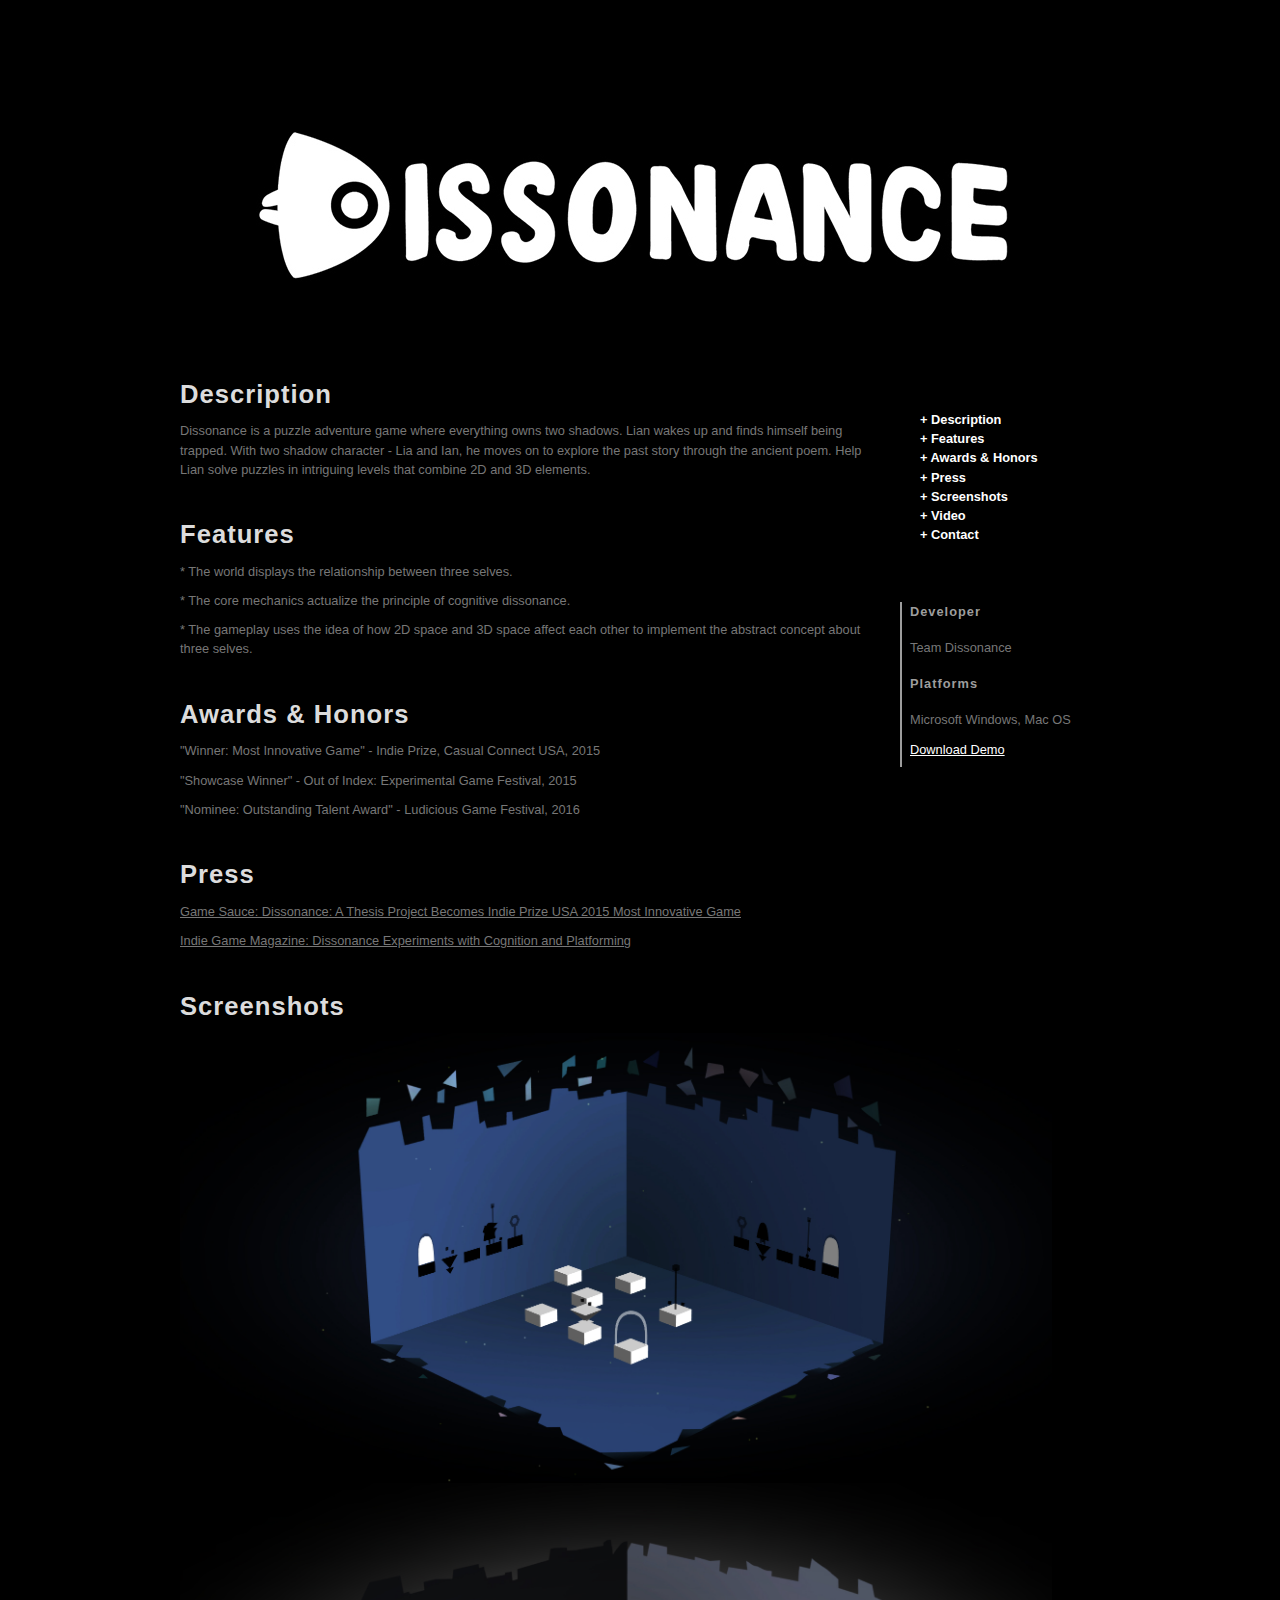
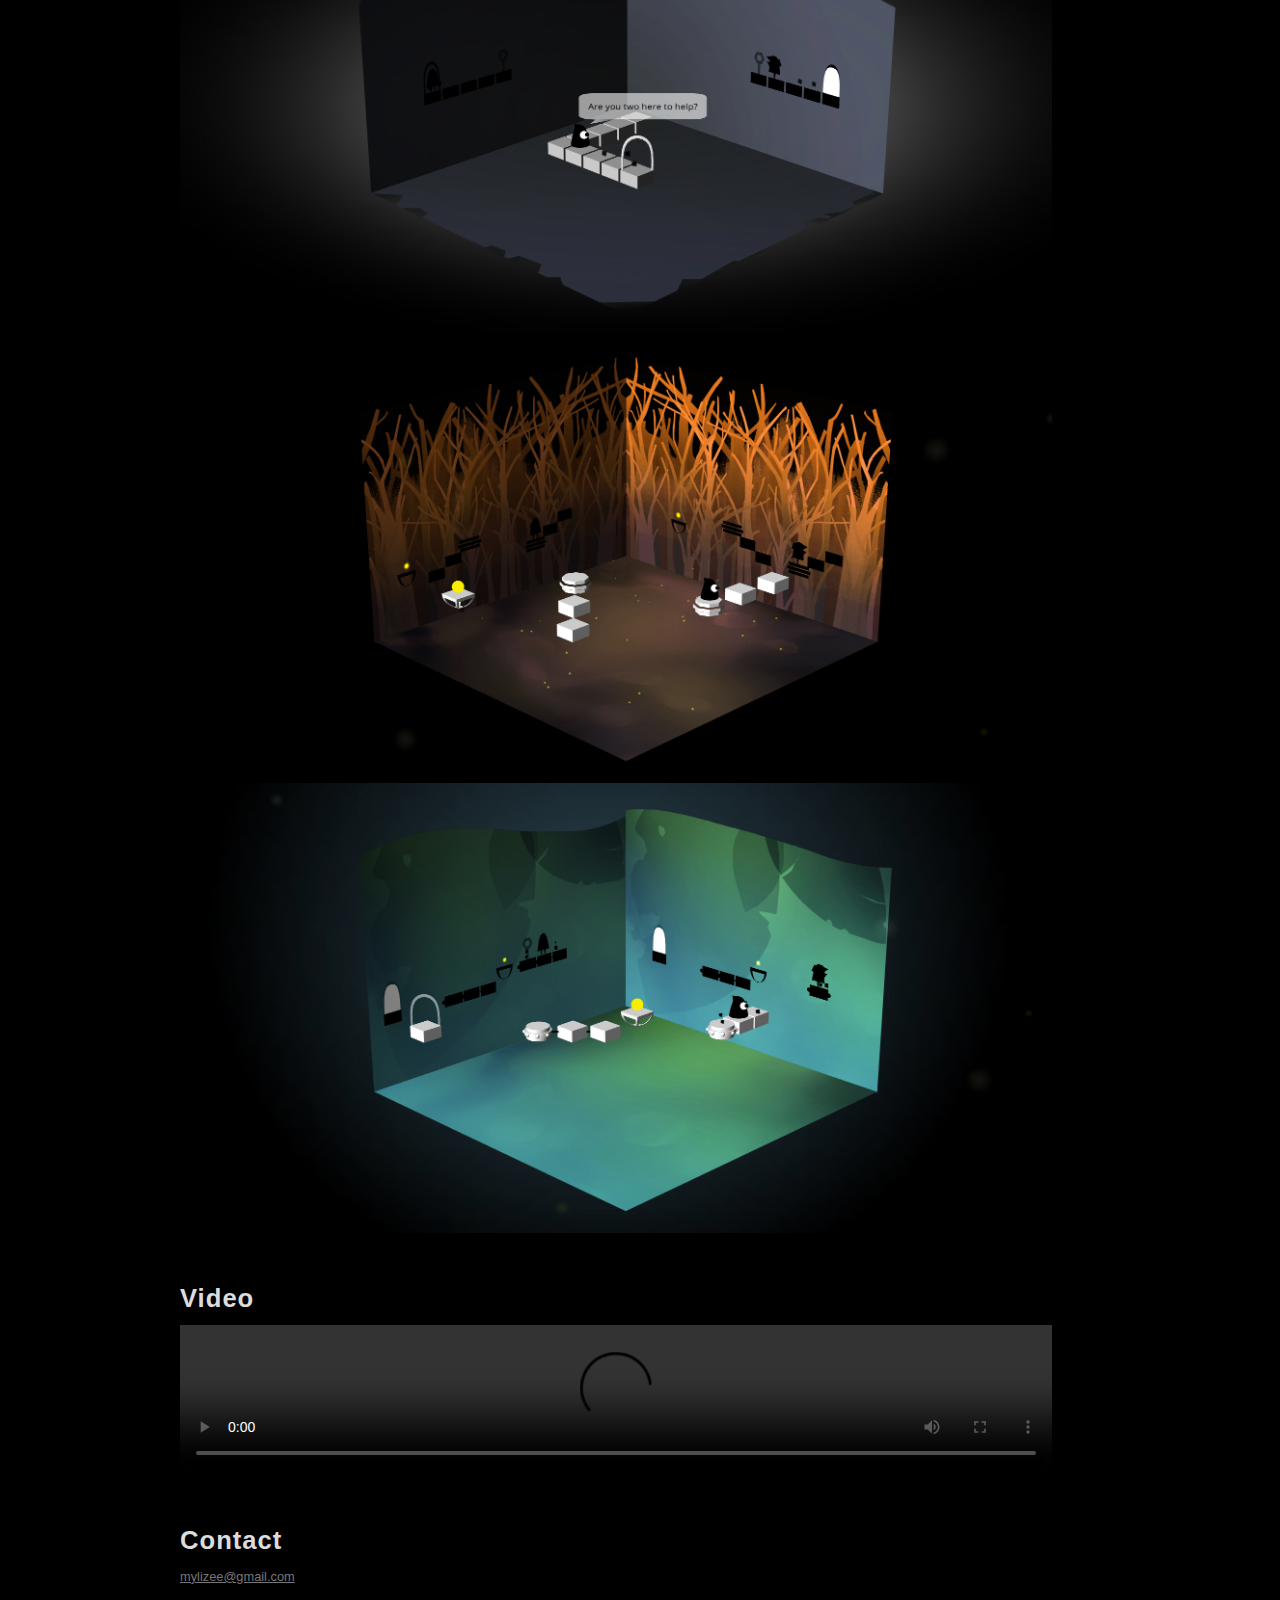
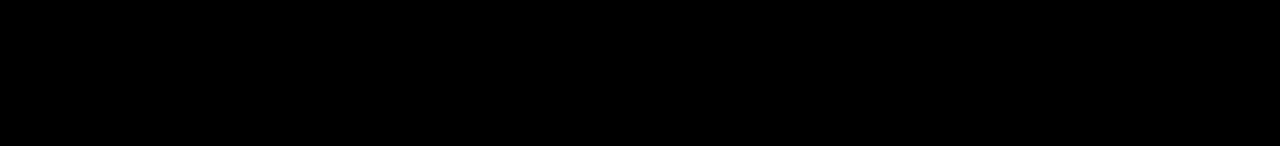
==== index.html @ 6374d033 "Nominee" ====
<!DOCTYPE html PUBLIC "-//W3C//DTD XHTML 1.0 Transitional//EN"
"http://www.w3.org/TR/xhtml1/DTD/xhtml1-transitional.dtd">
<html xmlns="http://www.w3.org/1999/xhtml" lang="en" xml:lang="en">
<head>

<meta http-equiv="Content-Type" content="text/html; charset=iso-8859-1" />

<title>Dissonance</title>

<link rel="stylesheet" type="text/css" href="pressKitStyle.css" />

<!--[if IE]>
<style type="text/css">
.clear {zoom: 1;}
</style>
<![endif]-->

</head>
<body>
<div id="maincontainer">
<div id="header">
<div id="menuTop">
</div>
</div>
<div id="contentwrapper">
<div id="contentcolumn">
<h1 id = "description">Description</h1>
<p>Dissonance is a puzzle adventure game where everything owns two shadows. Lian wakes up and finds himself being trapped. With two shadow character - Lia and Ian, he moves on to explore the past story through the ancient poem. Help Lian solve puzzles in intriguing levels that combine 2D and 3D elements.
</p>
<br/>
<h1 id = "features">Features</h1>
<p> * The world displays the relationship between three selves.</p> 
<p> * The core mechanics actualize the principle of cognitive dissonance.</p>
<p> * The gameplay uses the idea of how 2D space and 3D space affect each other to implement the abstract concept about three selves. </p>
<br/>
<h1 id = "honors">Awards &#38; Honors</h1>
<p>"Winner: Most Innovative Game" - Indie Prize, Casual Connect USA, 2015</p>
<p>"Showcase Winner" - Out of Index: Experimental Game Festival, 2015</p>
<p>"Nominee: Outstanding Talent Award" - Ludicious Game Festival, 2016</p>
<!--<p>"Finalist" - Ludicious: Zurich Game Festival, 2016</p>-->
<br/>
<h1 id = "history">Press</h1>
<p><a href = "http://gamesauce.org/news/2015/09/25/dissonance-a-thesis-project-becomes-indie-prize-usa-2015-most-innovative-game/">Game Sauce: Dissonance: A Thesis Project Becomes Indie Prize USA 2015 Most Innovative Game</a></p>
<p><a href = "http://indiegamemag.com/dissonance-experiments-with-cognition-and-platforming/">Indie Game Magazine: Dissonance Experiments with Cognition and Platforming</a></p>
<br/>
<h1 id = "screenshots">Screenshots</h1>
<img src="pkdata/screenshot1.jpg" width="872" height="450" alt="Image" />
<img src="pkdata/screenshot2.jpg" width="872" height="450" alt="Image" />
<img src="pkdata/screenshot3.jpg" width="872" height="450" alt="Image" />
<img src="pkdata/screenshot4.jpg" width="872" height="450" alt="Image" />
<br/>
<br/>
<br/>
<h1 id = "videos">Video</h1>
<video width="872" controls>
  <source src="pkdata/video1.mp4" type="video/mp4">
  Your browser does not support HTML5 video.
</video>
<br/>
<br/>
<br/>



<h1 id = "contact">Contact</h1>
<p><a href="mailto:mylizee@gmail.com">mylizee@gmail.com</a></p>


</div>
</div>

<div id="rightcolumn">
<div id="menuRight">
<h4>&nbsp;</h4>
<ul>
<li><a href="#description"><strong>+ Description</strong></a></li>
<li><a href="#features"><strong>+ Features</strong></a></li>
<li><a href="#honors"><strong>+ Awards &#38; Honors</strong></a></li>
<li><a href="#history"><strong>+ Press</strong></a></li>
<li><a href="#screenshots"><strong>+ Screenshots</strong></a></li>
<li><a href="#videos"><strong>+ Video</strong></a></li>
<li><a href="#contact"><strong>+ Contact</strong></a></li>
</ul>
</div>

<div class="sidebarBox">
<h4>Developer</h4>
<p>Team Dissonance</p>
<h4>Platforms</h4>
<p>Microsoft Windows, Mac OS</p>
<a href="https://www.dropbox.com/sh/aq1ts9h6u1nq3k6/AABTs-aiS2QP7UVpUgzcvJRZa?dl=0">Download Demo</a>
</div>

</div>

<div id="push"></div>

</div>

<div id="footer">

&copy; 2015 Copyright Zi Li

</div>

</body>
</html>
---- pressKitStyle.css ----
body {
	font: normal 100.1%/1.2em Tahoma, Geneva, sans-serif;
	margin:0;
	padding:0;
	background-color:#000;
}

* {
	outline: none;
}

html, body {
	height: 100%;
}


#maincontainer {
	font-size: 80%;
	min-height: 100%;
	height: auto !important;
	height: 100%;
	margin: 0 auto -20px;
	margin-bottom: 1pt;
	width: 960px;
}

#header {
	background: url(pkdata/header.jpg) no-repeat 0% 0%;
	height: 230px;
	margin-bottom: 5px;
}

#contentwrapper {
	float: left;
	width: 100%;
}

#contentcolumn {
	margin: 20px 240px 20px 20px;
}

#rightcolumn {
	float: left;
	width: 220px; /*Width of right column*/
	margin-left: -220px;
}

#footer, #push {
	height: 20px;
}

#footer {
	
	clear: left;
	font-size: 80%;
	font-family: Arial, Helvetica, sans-serif;
	padding: 110px 0 10px 0;
	text-align: center;
	margin: 0 auto;
	width: 960px;
}

/* MENU TOP */

/*#menuTop ul
{
	padding: 0;
	margin: 140px 0 0 5px;
	float: left;
	width: 100%;
}

#menuTop ul li { display: inline; }

#menuTop ul li a
{
	outline: none;
	padding: 0 10px;
	color: #fff;
	text-decoration: none;
	float: left;
	font-weight: bold;
}

#menuTop ul li a:hover
{
	color: #c2cfe0;
}
*/

#menuTop {
	height: 40px;
	padding: 0;
margin: 130px 0 0 5px;
}

#menuTop ul
{
	display: inline;
	padding: 7px 0 0 4px;
	margin: 0;
	float: left;
	width: 100%;
}

#menuTop ul li { 
	color: #dcdcdc;
	float: left;
	list-style-type: none;
	margin: 0;	 
}

#menuTop ul li a
{
	position: relative;
	color: #fff;
	font-weight: bold;
	outline: none;
	padding: 4px 10px;
	text-decoration: none;
}

#menuTop ul li a:hover
{
	border: 1px solid #fff;
	color: #fff;
	padding: 2px 9px;
}

/* MENU RIGHT */

div#menuRight {
	
	margin-top: 0;
	padding-bottom: 40px;
	width: 200px;
}

#menuRight h4 {
	
	color: #fff;
	height: 25px;
	margin: 20px 0 0 0;
	padding: 0;
}

#menuRight ul {
	
	margin: 0;
	padding: 0;
}

#menuRight li {
	list-style-type: none;
	margin: 0 20px 0 20px;
}

#menuRight li a {
	text-decoration: none;
	color: #fff;
}

#menuRight li a:hover {
	color: #fff;
	text-decoration: underline;
}

/* SITE STYLES */

a, a:link, a:active, a:visited {
	color: #777;
	text-decoration: underline;
}

a:hover {
	text-decoration: none;
}

h1, h2, h3, h4 {
	color: #dcdcdc;
	letter-spacing: 1px;
}

img {
	border: 0;
}

p {
	margin: 10px 0;
	color: #777;
}



.divider {
	background: url(pkdata/divider.png);
	height: 1.5px;
}

.float-left { 
	float: left; 
}

.float-right { 
	float: right; 
}

p.float-left { 
	float: left;
	width: 48%;
	margin: 0 2% 20px 0;
}

p.float-right { 
	float: right; 
	width: 48%;
	margin: 0 0 20px 0;
}

img.float-left { 
	background: #9ab5d6 url(pkdata/img_border.gif) no-repeat 0% 0%;
	border-bottom: 7px solid #9ab5d6;
	float: left;
	margin: 4px 10px 0 0;
	padding: 0 0 3px 10px;
}

img.float-right { 
	background: #9ab5d6 url(pkdata/img_border.gif) no-repeat 0% 0%;
	border-bottom: 7px solid #9ab5d6;
	float: right; 
	margin: 4px 0 0 10px;
	padding: 0 0 3px 10px;
}

blockquote {
	background: url(pkdata/blockquote.png) no-repeat 0% 0%;
	margin: 10px 40px;
	font-size: 120%;
	font-style: italic;
	letter-spacing: 1px;
	padding: 0 0 0 60px;
}

.gallery { 
	white-space: nowrap; 
	height: 183px; 
	width: 700px; 
	overflow: auto; 
	margin: 20px auto;
	line-height: 1.2em;
}



.sidebarBox {
	border-left: 2px solid #9D9D9D;
	padding: 0 8px 8px 8px;
	margin: 10px 0;
	width: 180px;
}

.sidebarBox h4 {
	color: #9D9D9D;
}

.sidebarBox a {
	color: #fff;
}

.clear:after {
	content: ".";
	clear: both;
	display: block;
	height: 0;
	visibility: hidden;
}
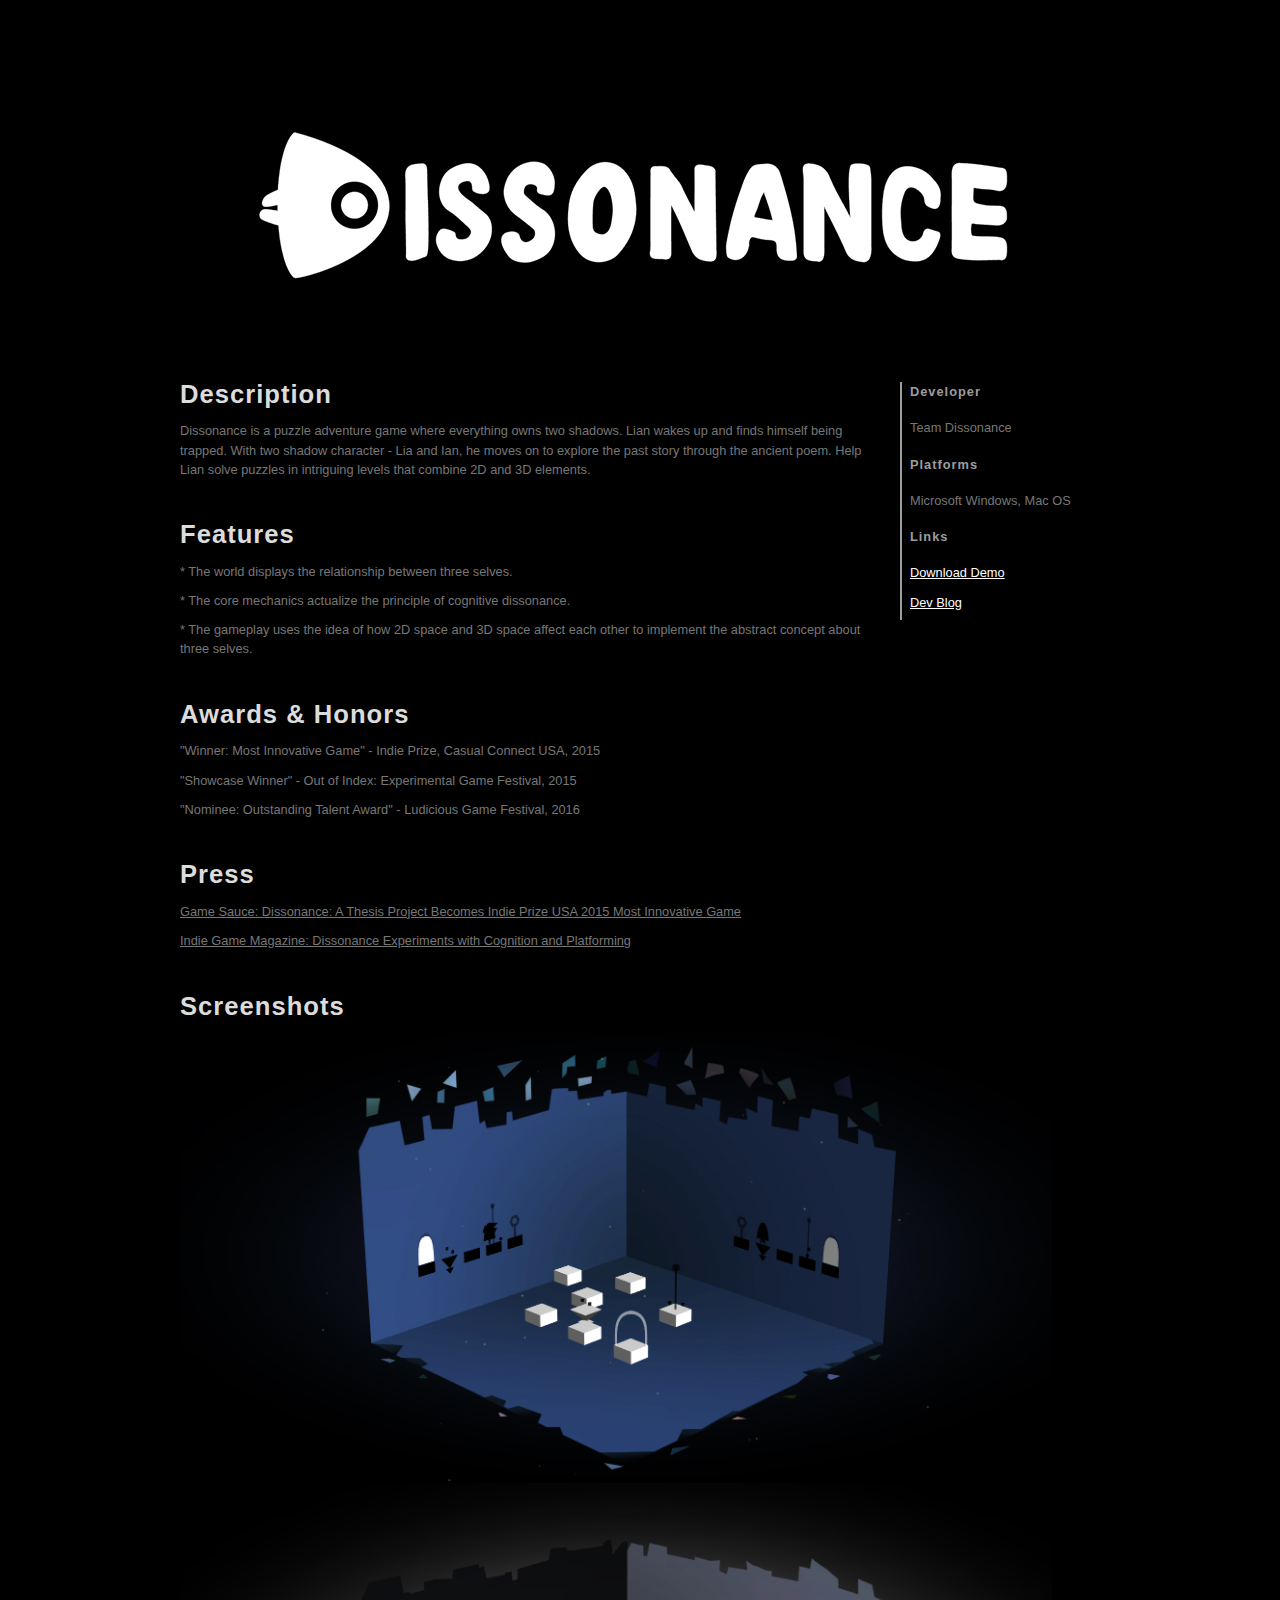
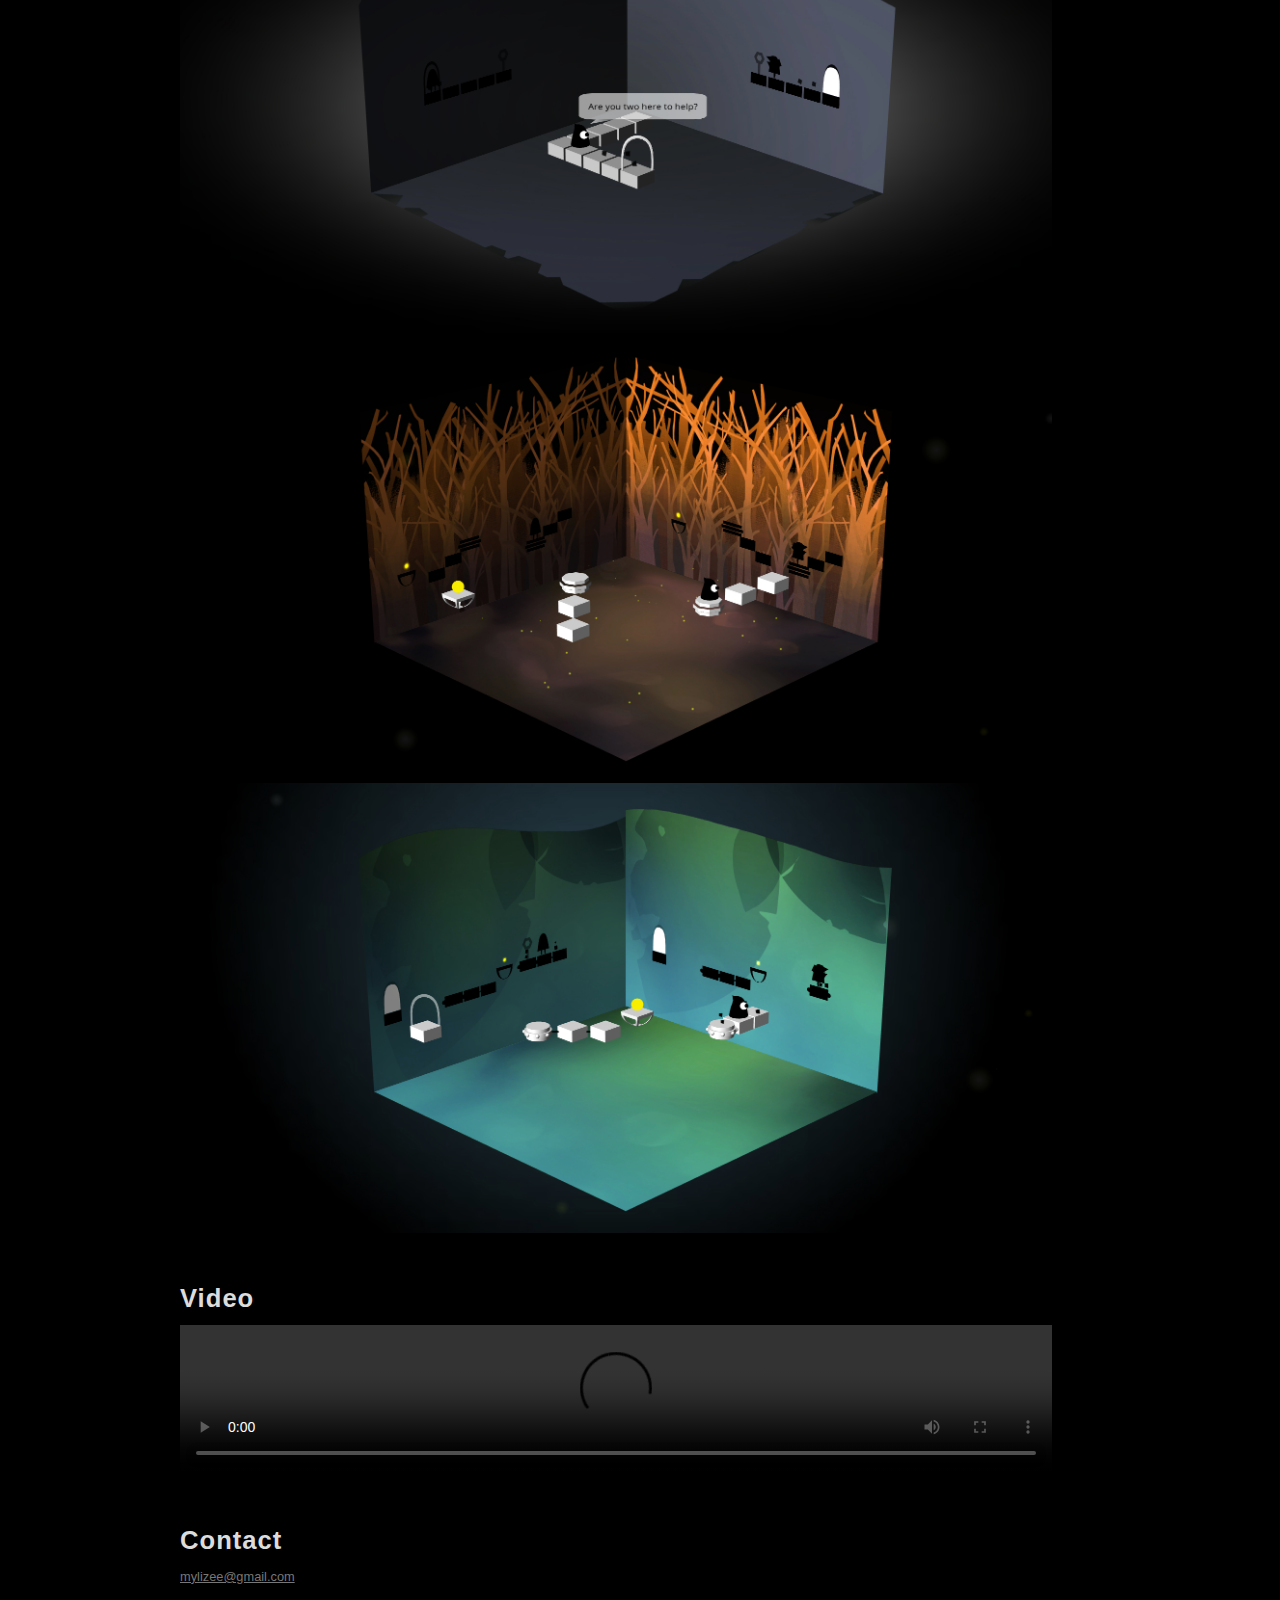
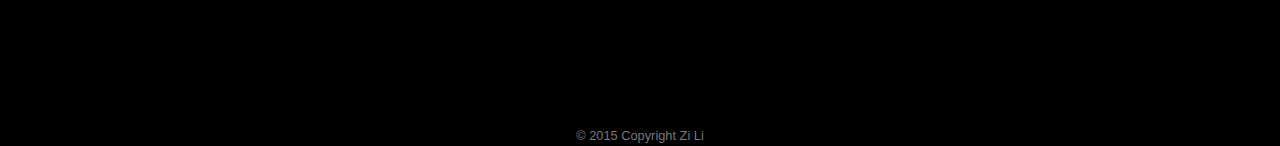
==== commit d0f6498e: "Added dev blog" ====
--- a/index.html
+++ b/index.html
@@ -37,7 +37,6 @@
 <p>"Winner: Most Innovative Game" - Indie Prize, Casual Connect USA, 2015</p>
 <p>"Showcase Winner" - Out of Index: Experimental Game Festival, 2015</p>
 <p>"Nominee: Outstanding Talent Award" - Ludicious Game Festival, 2016</p>
-<!--<p>"Finalist" - Ludicious: Zurich Game Festival, 2016</p>-->
 <br/>
 <h1 id = "history">Press</h1>
 <p><a href = "http://gamesauce.org/news/2015/09/25/dissonance-a-thesis-project-becomes-indie-prize-usa-2015-most-innovative-game/">Game Sauce: Dissonance: A Thesis Project Becomes Indie Prize USA 2015 Most Innovative Game</a></p>
@@ -63,32 +62,29 @@
 
 
 <h1 id = "contact">Contact</h1>
-<p><a href="mailto:mylizee@gmail.com">mylizee@gmail.com</a></p>
+<p><a href="mailto:mylizee@gmail.com/">mylizee@gmail.com</a></p>
 
 
 </div>
 </div>
 
 <div id="rightcolumn">
-<div id="menuRight">
+<!--<div id="menuRight">
 <h4>&nbsp;</h4>
 <ul>
-<li><a href="#description"><strong>+ Description</strong></a></li>
-<li><a href="#features"><strong>+ Features</strong></a></li>
-<li><a href="#honors"><strong>+ Awards &#38; Honors</strong></a></li>
-<li><a href="#history"><strong>+ Press</strong></a></li>
-<li><a href="#screenshots"><strong>+ Screenshots</strong></a></li>
-<li><a href="#videos"><strong>+ Video</strong></a></li>
-<li><a href="#contact"><strong>+ Contact</strong></a></li>
+<li><a href="http://playdissonance.tumblr.com/"><strong>+ Dev Blog</strong></a></li>
 </ul>
-</div>
+</div>-->
 
 <div class="sidebarBox">
 <h4>Developer</h4>
 <p>Team Dissonance</p>
 <h4>Platforms</h4>
 <p>Microsoft Windows, Mac OS</p>
-<a href="https://www.dropbox.com/sh/aq1ts9h6u1nq3k6/AABTs-aiS2QP7UVpUgzcvJRZa?dl=0">Download Demo</a>
+<h4>Links</h4>
+<p><a href="https://www.dropbox.com/sh/aq1ts9h6u1nq3k6/AABTs-aiS2QP7UVpUgzcvJRZa?dl=0">Download Demo</a></p>
+<a href="http://playdissonance.tumblr.com/">Dev Blog</a>
+
 </div>
 
 </div>
@@ -99,7 +95,7 @@
 
 <div id="footer">
 
-&copy; 2015 Copyright Zi Li
+<p>&copy; 2015 Copyright Zi Li</p>
 
 </div>
 
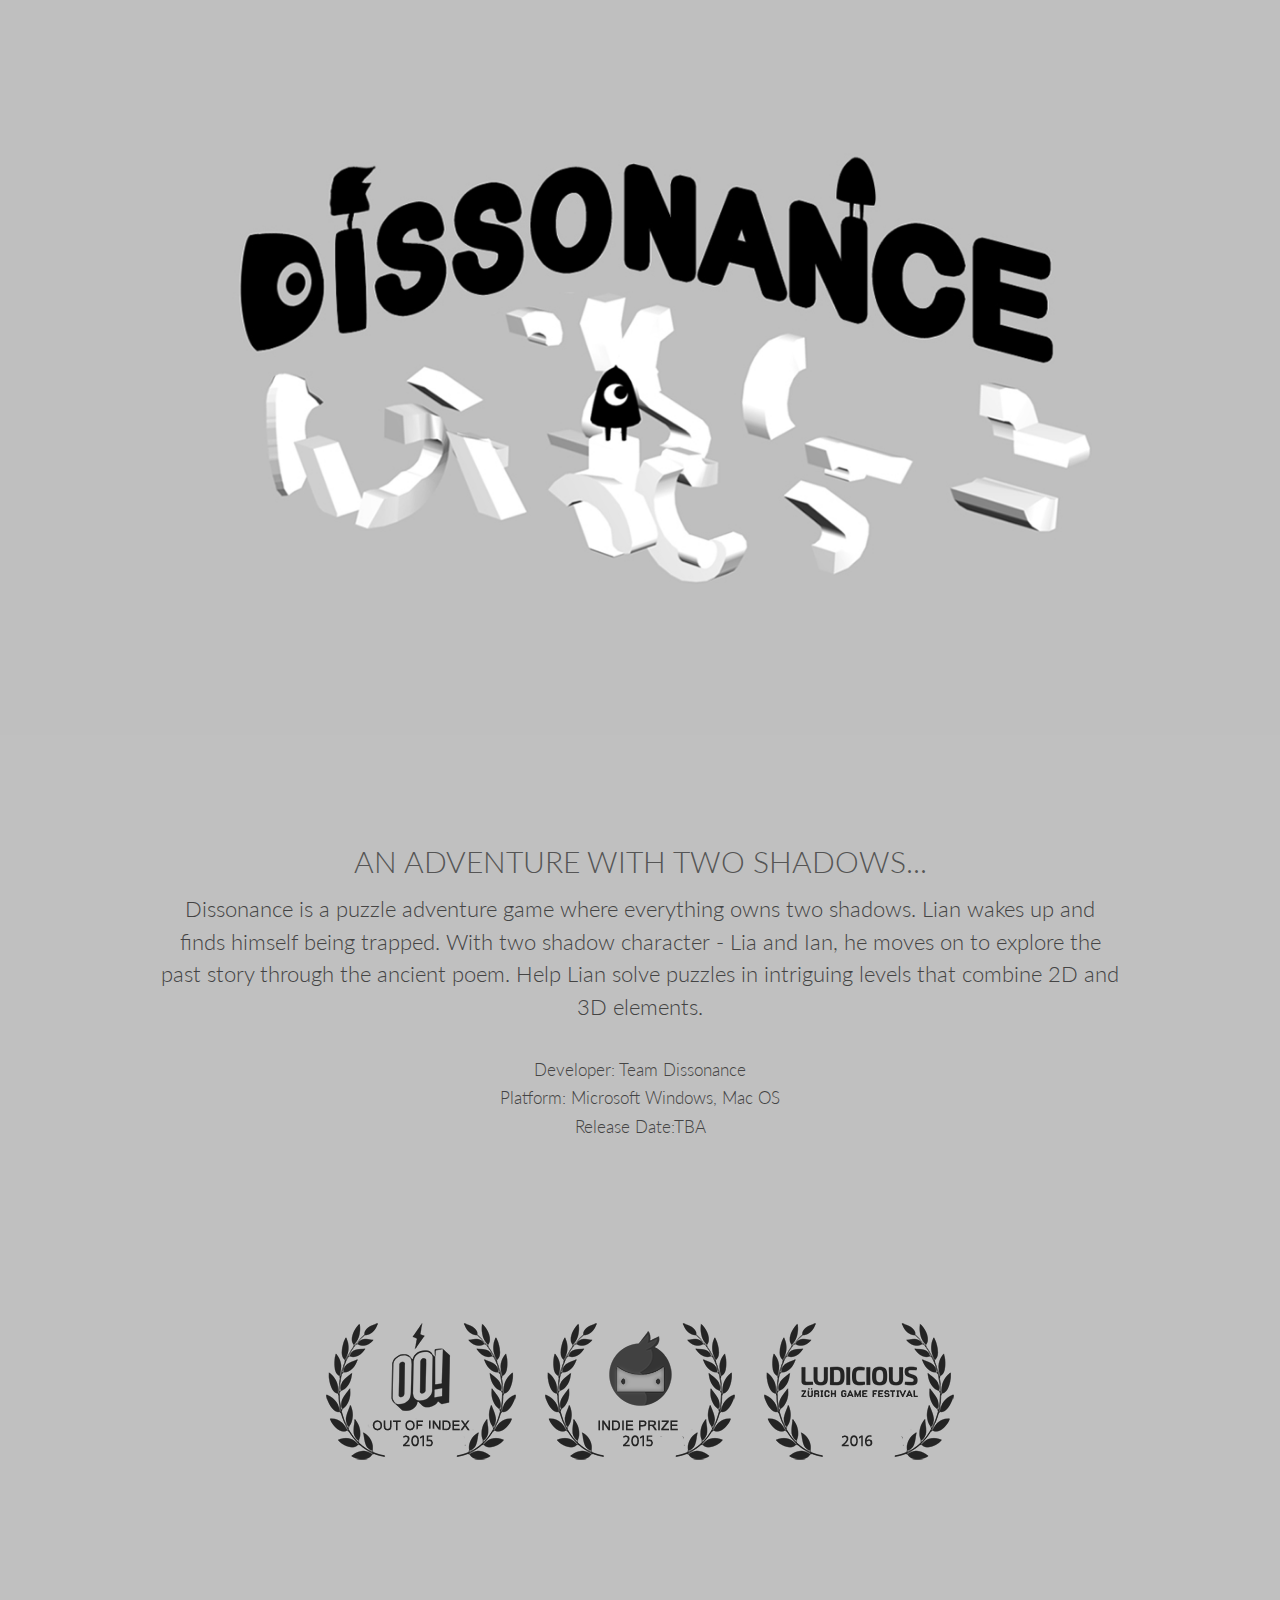
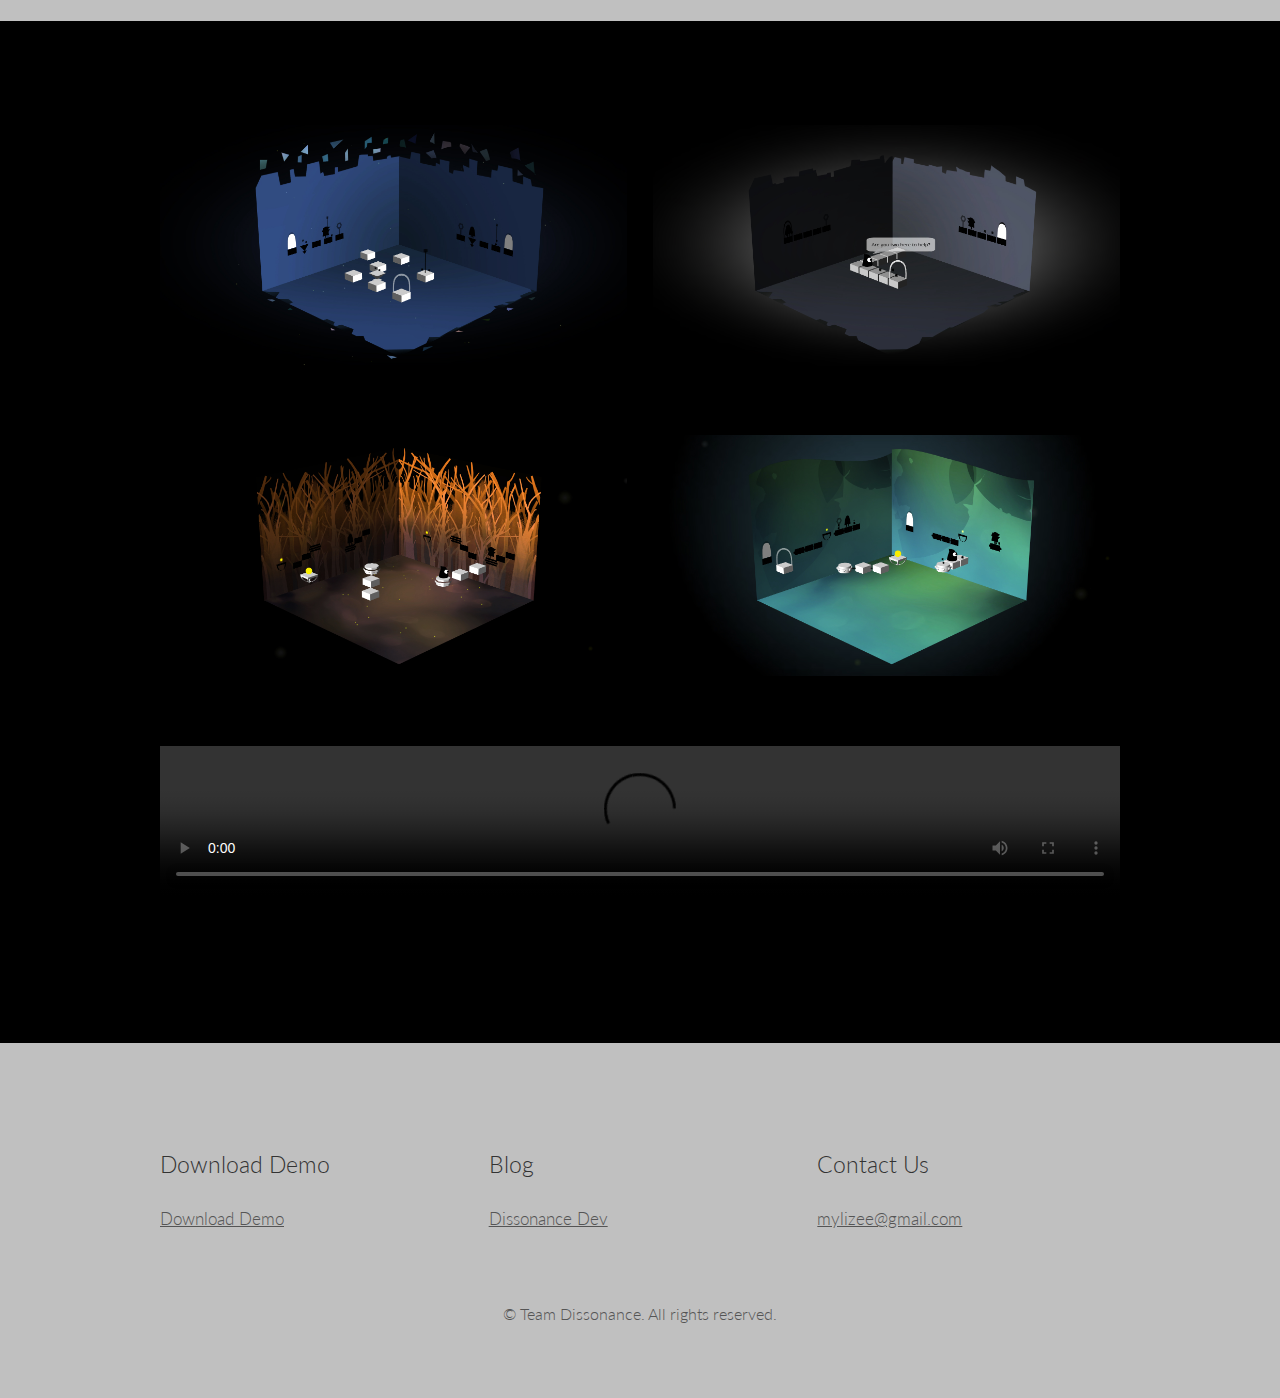
==== commit 742119af: "New Design" ====
--- a/index.html
+++ b/index.html
@@ -1,103 +1,121 @@
-<!DOCTYPE html PUBLIC "-//W3C//DTD XHTML 1.0 Transitional//EN"
-"http://www.w3.org/TR/xhtml1/DTD/xhtml1-transitional.dtd">
-<html xmlns="http://www.w3.org/1999/xhtml" lang="en" xml:lang="en">
-<head>
-
-<meta http-equiv="Content-Type" content="text/html; charset=iso-8859-1" />
-
-<title>Dissonance</title>
-
-<link rel="stylesheet" type="text/css" href="pressKitStyle.css" />
-
-<!--[if IE]>
-<style type="text/css">
-.clear {zoom: 1;}
-</style>
-<![endif]-->
-
-</head>
-<body>
-<div id="maincontainer">
-<div id="header">
-<div id="menuTop">
-</div>
-</div>
-<div id="contentwrapper">
-<div id="contentcolumn">
-<h1 id = "description">Description</h1>
-<p>Dissonance is a puzzle adventure game where everything owns two shadows. Lian wakes up and finds himself being trapped. With two shadow character - Lia and Ian, he moves on to explore the past story through the ancient poem. Help Lian solve puzzles in intriguing levels that combine 2D and 3D elements.
-</p>
-<br/>
-<h1 id = "features">Features</h1>
-<p> * The world displays the relationship between three selves.</p> 
-<p> * The core mechanics actualize the principle of cognitive dissonance.</p>
-<p> * The gameplay uses the idea of how 2D space and 3D space affect each other to implement the abstract concept about three selves. </p>
-<br/>
-<h1 id = "honors">Awards &#38; Honors</h1>
-<p>"Winner: Most Innovative Game" - Indie Prize, Casual Connect USA, 2015</p>
-<p>"Showcase Winner" - Out of Index: Experimental Game Festival, 2015</p>
-<p>"Nominee: Outstanding Talent Award" - Ludicious Game Festival, 2016</p>
-<br/>
-<h1 id = "history">Press</h1>
-<p><a href = "http://gamesauce.org/news/2015/09/25/dissonance-a-thesis-project-becomes-indie-prize-usa-2015-most-innovative-game/">Game Sauce: Dissonance: A Thesis Project Becomes Indie Prize USA 2015 Most Innovative Game</a></p>
-<p><a href = "http://indiegamemag.com/dissonance-experiments-with-cognition-and-platforming/">Indie Game Magazine: Dissonance Experiments with Cognition and Platforming</a></p>
-<br/>
-<h1 id = "screenshots">Screenshots</h1>
-<img src="pkdata/screenshot1.jpg" width="872" height="450" alt="Image" />
-<img src="pkdata/screenshot2.jpg" width="872" height="450" alt="Image" />
-<img src="pkdata/screenshot3.jpg" width="872" height="450" alt="Image" />
-<img src="pkdata/screenshot4.jpg" width="872" height="450" alt="Image" />
-<br/>
-<br/>
-<br/>
-<h1 id = "videos">Video</h1>
-<video width="872" controls>
-  <source src="pkdata/video1.mp4" type="video/mp4">
-  Your browser does not support HTML5 video.
-</video>
-<br/>
-<br/>
-<br/>
-
-
-
-<h1 id = "contact">Contact</h1>
-<p><a href="mailto:mylizee@gmail.com/">mylizee@gmail.com</a></p>
-
-
-</div>
-</div>
-
-<div id="rightcolumn">
-<!--<div id="menuRight">
-<h4>&nbsp;</h4>
-<ul>
-<li><a href="http://playdissonance.tumblr.com/"><strong>+ Dev Blog</strong></a></li>
-</ul>
-</div>-->
-
-<div class="sidebarBox">
-<h4>Developer</h4>
-<p>Team Dissonance</p>
-<h4>Platforms</h4>
-<p>Microsoft Windows, Mac OS</p>
-<h4>Links</h4>
-<p><a href="https://www.dropbox.com/sh/aq1ts9h6u1nq3k6/AABTs-aiS2QP7UVpUgzcvJRZa?dl=0">Download Demo</a></p>
-<a href="http://playdissonance.tumblr.com/">Dev Blog</a>
-
-</div>
-
-</div>
-
-<div id="push"></div>
-
-</div>
-
-<div id="footer">
-
-<p>&copy; 2015 Copyright Zi Li</p>
-
-</div>
-
-</body>
+<!DOCTYPE html>
+<html lang="en">
+	<head>
+		<meta charset="UTF-8">
+		<title>Dissonance</title>
+		<meta http-equiv="content-type" content="text/html; charset=utf-8" />
+		<meta name="description" content="" />
+		<meta name="keywords" content="" />
+		<!--[if lte IE 8]><script src="css/ie/html5shiv.js"></script><![endif]-->
+		<script src="js/jquery.min.js"></script>
+		<script src="js/skel.min.js"></script>
+		<script src="js/skel-layers.min.js"></script>
+		<script src="js/init.js"></script>
+		<noscript>
+			<link rel="stylesheet" href="css/skel.css" />
+			<link rel="stylesheet" href="css/style.css" />
+			<link rel="stylesheet" href="css/style-xlarge.css" />
+		</noscript>
+		<!--[if lte IE 8]><link rel="stylesheet" href="css/ie/v8.css" /><![endif]-->
+	</head>
+	<body class="landing">
+
+		<!-- Header -->
+			<!-- <header id="header">
+				<h1><a href="index.html"></a></h1>
+				<nav id="nav">
+					<ul>
+						<li><a href="index.html">Home</a></li>
+						<li><a href="generic.html">Demo</a></li>
+						<li><a href="elements.html">Presskit</a></li>
+					</ul>
+				</nav>
+			</header>-->
+
+		<!-- Banner -->
+			<section id="banner">
+				<p></br></br></br></br></br></br></br></br></br></br></br></p>
+			</section>
+
+		<!-- One -->
+			<section id="one" class="wrapper style1 align-center">
+				<div class="container">
+					<header>
+						<h2>AN ADVENTURE WITH TWO SHADOWS...</h2>
+						<p>Dissonance is a puzzle adventure game where everything owns two shadows. Lian wakes up and finds himself being trapped. With two shadow character - Lia and Ian, he moves on to explore the past story through the ancient poem. Help Lian solve puzzles in intriguing levels that combine 2D and 3D elements.</p>
+						<p>
+							Developer: Team Dissonance
+							<br>
+							Platform: Microsoft Windows, Mac OS
+							<br>
+							Release Date:TBA
+						</p>
+
+
+							<p></br></br></br></br></p>
+
+						<p><img src="images/awardsooi.png" alt=""><img src="images/awardsip.png" alt=""><img src="images/awardsldc.png" alt=""></p>
+					</header>
+				</div>
+			</section>
+
+		<!-- Two -->
+			<section id="two" class="wrapper style2 align-center">
+				<div class="container">
+					<div class="row">
+						<section class="feature 6u 12u$(small)">
+							<img class="image fit" src="images/screenshot1.jpg" alt="" />
+						</section>
+						<section class="feature 6u$ 12u$(small)">
+							<img class="image fit" src="images/screenshot2.jpg" alt="" />
+						</section>
+						<section class="feature 6u 12u$(small)">
+							<img class="image fit" src="images/screenshot3.jpg" alt="" />
+						</section>
+						<section class="feature 6u$ 12u$(small)">
+							<img class="image fit" src="images/screenshot4.jpg" alt="" />
+						</section>
+					</div>
+				</div>
+				<div class="container">
+						<p>
+							<video class="feature 12u$ 24u$(small)" controls>
+								<source src="pkdata/trailer1.3.2_1.mp4" type="video/mp4">Your browser does not support HTML5 video.</video>
+								</p>
+				</div>
+			</section>
+
+		<!-- Footer -->
+			<footer id="footer">
+				<div class="container">
+					<div class="row">
+						<section class="4u 6u(medium) 12u$(small)">
+							<h3>Download Demo</h3>
+							<p>
+								<a href="https://www.dropbox.com/sh/aq1ts9h6u1nq3k6/AABTs-aiS2QP7UVpUgzcvJRZa?dl=0">Download Demo</a></p>
+								
+						</section>
+						<section class="4u 6u$(medium) 12u$(small)">
+							<h3>Blog</h3>
+							<p>
+								<a href="http://playdissonance.tumblr.com/">Dissonance Dev</a></p>
+							</p>
+						</section>
+						<section class="4u$ 12u$(medium) 12u$(small)">
+							<h3>Contact Us</h3>
+							<!--<ul class="icons">
+								<li><a href="#" class="icon rounded fa-twitter"><span class="label">Twitter</span></a></li>
+								<li><a href="#" class="icon rounded fa-facebook"><span class="label">Facebook</span></a></li>
+								<li><a href="#" class="icon rounded fa-google-plus"><span class="label">Google+</span></a></li>
+							</ul>-->
+							<a href="#">mylizee@gmail.com</a>
+						</section>
+					</div>
+					<ul class="copyright">
+						<li>&copy; Team Dissonance. All rights reserved.</li>
+					</ul>
+				</div>
+			</footer>
+
+	</body>
 </html>--- a/css/skel.css
+++ b/css/skel.css
@@ -0,0 +1,254 @@
+/* Resets (http://meyerweb.com/eric/tools/css/reset/ | v2.0 | 20110126 | License: none (public domain)) */
+
+	html,body,div,span,applet,object,iframe,h1,h2,h3,h4,h5,h6,p,blockquote,pre,a,abbr,acronym,address,big,cite,code,del,dfn,em,img,ins,kbd,q,s,samp,small,strike,strong,sub,sup,tt,var,b,u,i,center,dl,dt,dd,ol,ul,li,fieldset,form,label,legend,table,caption,tbody,tfoot,thead,tr,th,td,article,aside,canvas,details,embed,figure,figcaption,footer,header,hgroup,menu,nav,output,ruby,section,summary,time,mark,audio,video{margin:0;padding:0;border:0;font-size:100%;font:inherit;vertical-align:baseline;}article,aside,details,figcaption,figure,footer,header,hgroup,menu,nav,section{display:block;}body{line-height:1;}ol,ul{list-style:none;}blockquote,q{quotes:none;}blockquote:before,blockquote:after,q:before,q:after{content:'';content:none;}table{border-collapse:collapse;border-spacing:0;}body{-webkit-text-size-adjust:none}
+
+/* Box Model */
+
+	*, *:before, *:after {
+		-moz-box-sizing: border-box;
+		-webkit-box-sizing: border-box;
+		box-sizing: border-box;
+	}
+
+/* Container */
+
+	body {
+		/* min-width: (containers) */
+		min-width: 1200px;
+	}
+
+	.container {
+		margin-left: auto;
+		margin-right: auto;
+
+		/* width: (containers) */
+		width: 1200px;
+	}
+
+	/* Modifiers */
+
+		/* 125% */
+			.container.\31 25\25 {
+				width: 100%;
+
+				/* max-width: (containers * 1.25) */
+				max-width: 1500px;
+
+				/* min-width: (containers) */
+				min-width: 1200px;
+			}
+
+		/* 75% */
+			.container.\37 5\25 {
+
+				/* width: (containers * 0.75) */
+				width: 900px;
+
+			}
+
+		/* 50% */
+			.container.\35 0\25 {
+
+				/* width: (containers * 0.50) */
+				width: 600px;
+
+			}
+
+		/* 25% */
+			.container.\32 5\25 {
+
+				/* width: (containers * 0.25) */
+				width: 300px;
+
+			}
+
+/* Grid */
+
+	.row {
+		border-bottom: solid 1px transparent;
+	}
+
+	.row > * {
+		float: left;
+	}
+
+	.row:after, .row:before {
+		content: '';
+		display: block;
+		clear: both;
+		height: 0;
+	}
+
+	.row.uniform > * > :first-child {
+		margin-top: 0;
+	}
+
+	.row.uniform > * > :last-child {
+		margin-bottom: 0;
+	}
+
+	/* Gutters */
+
+		/* Normal */
+
+			.row > * {
+				/* padding: (gutters.horizontal) 0 0 (gutters.vertical) */
+				padding: 0 0 0 2em;
+			}
+
+			.row {
+				/* margin: -(gutters.horizontal) 0 0 -(gutters.vertical) */
+				margin: 0 0 0 -2em;
+			}
+
+			.row.uniform > * {
+				/* padding: (gutters.vertical) 0 0 (gutters.vertical) */
+				padding: 2em 0 0 2em;
+			}
+
+			.row.uniform {
+				/* margin: -(gutters.vertical) 0 0 -(gutters.vertical) */
+				margin: -2em 0 0 -2em;
+			}
+
+		/* 200% */
+
+			.row.\32 00\25 > * {
+				/* padding: (gutters.horizontal) 0 0 (gutters.vertical) */
+				padding: 0 0 0 4em;
+			}
+
+			.row.\32 00\25 {
+				/* margin: -(gutters.horizontal) 0 0 -(gutters.vertical) */
+				margin: 0 0 0 -4em;
+			}
+
+			.row.uniform.\32 00\25 > * {
+				/* padding: (gutters.vertical) 0 0 (gutters.vertical) */
+				padding: 4em 0 0 4em;
+			}
+
+			.row.uniform.\32 00\25 {
+				/* margin: -(gutters.vertical) 0 0 -(gutters.vertical) */
+				margin: -4em 0 0 -4em;
+			}
+
+		/* 150% */
+
+			.row.\31 50\25 > * {
+				/* padding: (gutters.horizontal) 0 0 (gutters.vertical) */
+				padding: 0 0 0 1.5em;
+			}
+
+			.row.\31 50\25 {
+				/* margin: -(gutters.horizontal) 0 0 -(gutters.vertical) */
+				margin: 0 0 0 -1.5em;
+			}
+
+			.row.uniform.\31 50\25 > * {
+				/* padding: (gutters.vertical) 0 0 (gutters.vertical) */
+				padding: 1.5em 0 0 1.5em;
+			}
+
+			.row.uniform.\31 50\25 {
+				/* margin: -(gutters.vertical) 0 0 -(gutters.vertical) */
+				margin: -1.5em 0 0 -1.5em;
+			}
+
+		/* 50% */
+
+			.row.\35 0\25 > * {
+				/* padding: (gutters.horizontal) 0 0 (gutters.vertical) */
+				padding: 0 0 0 1em;
+			}
+
+			.row.\35 0\25 {
+				/* margin: -(gutters.horizontal) 0 0 -(gutters.vertical) */
+				margin: 0 0 0 -1em;
+			}
+
+			.row.uniform.\35 0\25 > * {
+				/* padding: (gutters.vertical) 0 0 (gutters.vertical) */
+				padding: 1em 0 0 1em;
+			}
+
+			.row.uniform.\35 0\25 {
+				/* margin: -(gutters.vertical) 0 0 -(gutters.vertical) */
+				margin: -1em 0 0 -1em;
+			}
+
+		/* 25% */
+
+			.row.\32 5\25 > * {
+				/* padding: (gutters.horizontal) 0 0 (gutters.vertical) */
+				padding: 0 0 0 0.5em;
+			}
+
+			.row.\32 5\25 {
+				/* margin: -(gutters.horizontal) 0 0 -(gutters.vertical) */
+				margin: 0 0 0 -0.5em;
+			}
+
+			.row.uniform.\32 5\25 > * {
+				/* padding: (gutters.vertical) 0 0 (gutters.vertical) */
+				padding: 0.5em 0 0 0.5em;
+			}
+
+			.row.uniform.\32 5\25 {
+				/* margin: -(gutters.vertical) 0 0 -(gutters.vertical) */
+				margin: -0.5em 0 0 -0.5em;
+			}
+
+		/* 0% */
+
+			.row.\30 \25 > * {
+				/* padding: (gutters.horizontal) 0 0 (gutters.vertical) */
+				padding: 0;
+			}
+
+			.row.\30 \25 {
+				/* margin: -(gutters.horizontal) 0 0 -(gutters.vertical) */
+				margin: 0;
+			}
+
+	/* Cells */
+
+		.\31 2u, .\31 2u\24, .\31 2u\28 1\29, .\31 2u\24\28 1\29 { width: 100%; clear: none; }
+		.\31 1u, .\31 1u\24, .\31 1u\28 1\29, .\31 1u\24\28 1\29 { width: 91.6666666667%; clear: none; }
+		.\31 0u, .\31 0u\24, .\31 0u\28 1\29, .\31 0u\24\28 1\29 { width: 83.3333333333%; clear: none; }
+		.\39 u, .\39 u\24, .\39 u\28 1\29, .\39 u\24\28 1\29 { width: 75%; clear: none; }
+		.\38 u, .\38 u\24, .\38 u\28 1\29, .\38 u\24\28 1\29 { width: 66.6666666667%; clear: none; }
+		.\37 u, .\37 u\24, .\37 u\28 1\29, .\37 u\24\28 1\29 { width: 58.3333333333%; clear: none; }
+		.\36 u, .\36 u\24, .\36 u\28 1\29, .\36 u\24\28 1\29 { width: 50%; clear: none; }
+		.\35 u, .\35 u\24, .\35 u\28 1\29, .\35 u\24\28 1\29 { width: 41.6666666667%; clear: none; }
+		.\34 u, .\34 u\24, .\34 u\28 1\29, .\34 u\24\28 1\29 { width: 33.3333333333%; clear: none; }
+		.\33 u, .\33 u\24, .\33 u\28 1\29, .\33 u\24\28 1\29 { width: 25%; clear: none; }
+		.\32 u, .\32 u\24, .\32 u\28 1\29, .\32 u\24\28 1\29 { width: 16.6666666667%; clear: none; }
+		.\31 u, .\31 u\24, .\31 u\28 1\29, .\31 u\24\28 1\29 { width: 8.3333333333%; clear: none; }
+
+		.\31 2u\24 + *, .\31 2u\24\28 1\29 + *,
+		.\31 1u\24 + *, .\31 1u\24\28 1\29 + *,
+		.\31 0u\24 + *, .\31 0u\24\28 1\29 + *,
+		.\39 u\24 + *, .\39 u\24\28 1\29 + *,
+		.\38 u\24 + *, .\38 u\24\28 1\29 + *,
+		.\37 u\24 + *, .\37 u\24\28 1\29 + *,
+		.\36 u\24 + *, .\36 u\24\28 1\29 + *,
+		.\35 u\24 + *, .\35 u\24\28 1\29 + *,
+		.\34 u\24 + *, .\34 u\24\28 1\29 + *,
+		.\33 u\24 + *, .\33 u\24\28 1\29 + *,
+		.\32 u\24 + *, .\32 u\24\28 1\29 + *,
+		.\31 u\24  + *,  .\31 u\24\28 1\29 + * {
+			clear: left;
+		}
+
+		.\-11u { margin-left: 91.6666666667% }
+		.\-10u { margin-left: 83.3333333333% }
+		.\-9u { margin-left: 75% }
+		.\-8u { margin-left: 66.6666666667% }
+		.\-7u { margin-left: 58.3333333333% }
+		.\-6u { margin-left: 50% }
+		.\-5u { margin-left: 41.6666666667% }
+		.\-4u { margin-left: 33.3333333333% }
+		.\-3u { margin-left: 25% }
+		.\-2u { margin-left: 16.6666666667% }
+		.\-1u { margin-left: 8.3333333333% }--- a/css/style.css
+++ b/css/style.css
@@ -0,0 +1,1079 @@
+@charset "UTF-8";
+@import url(font-awesome.min.css);
+@import url("http://fonts.googleapis.com/css?family=Lato:300,400");
+
+/*
+	Interphase by TEMPLATED
+	templated.co @templatedco
+	Released for free under the Creative Commons Attribution 3.0 license (templated.co/license)
+*/
+
+/* Basic */
+
+	body {
+		background: #fff;
+	}
+
+	body, input, select, textarea {
+		color: #444;
+		font-family: "Lato", Helvetica, sans-serif;
+		font-size: 15pt;
+		font-weight: 300;
+		line-height: 1.65em;
+	}
+
+	a {
+		color: #666;
+		text-decoration: underline;
+	}
+
+		a:hover {
+			text-decoration: none;
+		}
+
+	strong, b {
+		color: #666;
+		font-weight: 400;
+	}
+
+	em, i {
+		font-style: italic;
+	}
+
+	p {
+		margin: 0 0 2em 0;
+	}
+
+	h1, h2, h3, h4, h5, h6 {
+		color: #666;
+		font-weight: 300;
+		line-height: 1em;
+		margin: 0 0 1em 0;
+	}
+
+		h1 a, h2 a, h3 a, h4 a, h5 a, h6 a {
+			color: inherit;
+			text-decoration: none;
+		}
+
+	h2 {
+		font-size: 1.75em;
+		line-height: 1.5em;
+	}
+
+	h3 {
+		font-size: 1.35em;
+		line-height: 1.5em;
+	}
+
+	h4 {
+		font-size: 1.1em;
+		line-height: 1.5em;
+	}
+
+	h5 {
+		font-size: 0.9em;
+		line-height: 1.5em;
+	}
+
+	h6 {
+		font-size: 0.7em;
+		line-height: 1.5em;
+	}
+
+	sub {
+		font-size: 0.8em;
+		position: relative;
+		top: 0.5em;
+	}
+
+	sup {
+		font-size: 0.8em;
+		position: relative;
+		top: -0.5em;
+	}
+
+	hr {
+		border: 0;
+		border-bottom: medium 1px rgba(144, 144, 144, 0.25);
+		margin: 2em 0;
+	}
+
+		hr.major {
+			margin: 3em 0;
+		}
+
+	blockquote {
+		border-left: solid 4px rgba(144, 144, 144, 0.25);
+		font-style: italic;
+		margin: 0 0 2em 0;
+		padding: 0.5em 0 0.5em 2em;
+	}
+
+	code {
+		background: rgba(144, 144, 144, 0.075);
+		border-radius: 4px;
+		border: solid 1px rgba(144, 144, 144, 0.25);
+		font-family: "Courier New", monospace;
+		font-size: 0.9em;
+		margin: 0 0.25em;
+		padding: 0.25em 0.65em;
+	}
+
+	pre {
+		-webkit-overflow-scrolling: touch;
+		font-family: "Courier New", monospace;
+		font-size: 0.9em;
+		margin: 0 0 2em 0;
+	}
+
+		pre code {
+			display: block;
+			line-height: 1.75em;
+			padding: 1em 1.5em;
+			overflow-x: auto;
+		}
+
+	.align-left {
+		text-align: left;
+	}
+
+	.align-center {
+		text-align: center;
+	}
+
+	.align-right {
+		text-align: right;
+	}
+
+/* Section/Article */
+
+	section.special, article.special {
+		text-align: center;
+	}
+
+	header p {
+		position: relative;
+		margin: 0 0 1.5em 0;
+	}
+
+	header h2 + p {
+		font-size: 1.25em;
+		margin-top: -1em;
+		line-height: 1.5em;
+	}
+
+	header h3 + p {
+		font-size: 1.1em;
+		margin-top: -0.8em;
+		line-height: 1.5em;
+	}
+
+	header h4 + p,
+	header h5 + p,
+	header h6 + p {
+		font-size: 0.9em;
+		margin-top: -0.6em;
+		line-height: 1.5em;
+	}
+
+	header.major {
+		text-align: center;
+		margin-bottom: 3em;
+	}
+
+		header.major h2 {
+			font-size: 3em;
+		}
+
+		header.major p {
+			border-top: medium double rgba(144, 144, 144, 0.25);
+			display: inline-block;
+			padding: 2em 2em 0 2em;
+		}
+
+/* Form */
+
+	form {
+		margin: 0 0 2em 0;
+	}
+
+	label {
+		color: #666;
+		display: block;
+		font-size: 0.9em;
+		font-weight: 400;
+		margin: 0 0 1em 0;
+	}
+
+	input[type="text"],
+	input[type="password"],
+	input[type="email"],
+	select,
+	textarea {
+		-moz-appearance: none;
+		-webkit-appearance: none;
+		-o-appearance: none;
+		-ms-appearance: none;
+		appearance: none;
+		background: rgba(144, 144, 144, 0.075);
+		border-radius: 4px;
+		border: none;
+		border: solid 1px rgba(144, 144, 144, 0.25);
+		color: inherit;
+		display: block;
+		outline: 0;
+		padding: 0 1em;
+		text-decoration: none;
+		width: 100%;
+	}
+
+		input[type="text"]:invalid,
+		input[type="password"]:invalid,
+		input[type="email"]:invalid,
+		select:invalid,
+		textarea:invalid {
+			box-shadow: none;
+		}
+
+		input[type="text"]:focus,
+		input[type="password"]:focus,
+		input[type="email"]:focus,
+		select:focus,
+		textarea:focus {
+			border-color: #4dac71;
+			box-shadow: 0 0 0 1px #4dac71;
+		}
+
+	.select-wrapper {
+		text-decoration: none;
+		display: block;
+		position: relative;
+	}
+
+		.select-wrapper:before {
+			content: "";
+			-moz-osx-font-smoothing: grayscale;
+			-webkit-font-smoothing: antialiased;
+			font-family: FontAwesome;
+			font-style: normal;
+			font-weight: normal;
+			text-transform: none !important;
+		}
+
+		.select-wrapper:before {
+			color: rgba(144, 144, 144, 0.25);
+			display: block;
+			height: 2.75em;
+			line-height: 2.75em;
+			pointer-events: none;
+			position: absolute;
+			right: 0;
+			text-align: center;
+			top: 0;
+			width: 2.75em;
+		}
+
+		.select-wrapper select::-ms-expand {
+			display: none;
+		}
+
+	input[type="text"],
+	input[type="password"],
+	input[type="email"],
+	select {
+		height: 2.75em;
+	}
+
+	textarea {
+		padding: 0.75em 1em;
+	}
+
+	input[type="checkbox"],
+	input[type="radio"] {
+		-moz-appearance: none;
+		-webkit-appearance: none;
+		-o-appearance: none;
+		-ms-appearance: none;
+		appearance: none;
+		display: block;
+		float: left;
+		margin-right: -2em;
+		opacity: 0;
+		width: 1em;
+		z-index: -1;
+	}
+
+		input[type="checkbox"] + label,
+		input[type="radio"] + label {
+			text-decoration: none;
+			color: #444;
+			cursor: pointer;
+			display: inline-block;
+			font-size: 1em;
+			font-weight: 300;
+			padding-left: 2.4em;
+			padding-right: 0.75em;
+			position: relative;
+		}
+
+			input[type="checkbox"] + label:before,
+			input[type="radio"] + label:before {
+				-moz-osx-font-smoothing: grayscale;
+				-webkit-font-smoothing: antialiased;
+				font-family: FontAwesome;
+				font-style: normal;
+				font-weight: normal;
+				text-transform: none !important;
+			}
+
+			input[type="checkbox"] + label:before,
+			input[type="radio"] + label:before {
+				background: rgba(144, 144, 144, 0.075);
+				border-radius: 4px;
+				border: solid 1px rgba(144, 144, 144, 0.25);
+				content: '';
+				display: inline-block;
+				height: 1.65em;
+				left: 0;
+				line-height: 1.58125em;
+				position: absolute;
+				text-align: center;
+				top: 0;
+				width: 1.65em;
+			}
+
+		input[type="checkbox"]:checked + label:before,
+		input[type="radio"]:checked + label:before {
+			background: #3ba666;
+			border-color: #3ba666;
+			color: #ffffff;
+			content: '\f00c';
+		}
+
+		input[type="checkbox"]:focus + label:before,
+		input[type="radio"]:focus + label:before {
+			border-color: #4dac71;
+			box-shadow: 0 0 0 1px #4dac71;
+		}
+
+	input[type="checkbox"] + label:before {
+		border-radius: 4px;
+	}
+
+	input[type="radio"] + label:before {
+		border-radius: 100%;
+	}
+
+	::-webkit-input-placeholder {
+		color: #888 !important;
+		opacity: 1.0;
+	}
+
+	:-moz-placeholder {
+		color: #888 !important;
+		opacity: 1.0;
+	}
+
+	::-moz-placeholder {
+		color: #888 !important;
+		opacity: 1.0;
+	}
+
+	:-ms-input-placeholder {
+		color: #888 !important;
+		opacity: 1.0;
+	}
+
+	.formerize-placeholder {
+		color: #888 !important;
+		opacity: 1.0;
+	}
+
+/* Box */
+
+	.box {
+		border-radius: 4px;
+		border: solid 1px rgba(144, 144, 144, 0.25);
+		margin-bottom: 2em;
+		padding: 1.5em;
+	}
+
+		.box > :last-child,
+		.box > :last-child > :last-child,
+		.box > :last-child > :last-child > :last-child {
+			margin-bottom: 0;
+		}
+
+		.box.alt {
+			border: 0;
+			border-radius: 0;
+			padding: 0;
+		}
+
+/* Icon */
+
+	.icon {
+		text-decoration: none;
+		border-bottom: none;
+		position: relative;
+	}
+
+		.icon:before {
+			-moz-osx-font-smoothing: grayscale;
+			-webkit-font-smoothing: antialiased;
+			font-family: FontAwesome;
+			font-style: normal;
+			font-weight: normal;
+			text-transform: none !important;
+		}
+
+		.icon > .label {
+			display: none;
+		}
+
+		.icon.rounded {
+			border-radius: 100%;
+			border: 1px solid #4dac71;
+			display: inline-block;
+			height: 2em;
+			line-height: 2em;
+			text-align: center;
+			width: 2em;
+		}
+
+			.icon.rounded.big {
+				font-size: 3.5em;
+			}
+
+/* Image */
+
+	.image {
+		border-radius: 4px;
+		border: 0;
+		display: inline-block;
+		position: relative;
+	}
+
+		.image img {
+			border-radius: 4px;
+			display: block;
+		}
+
+		.image.left {
+			float: left;
+			padding: 0 1.5em 1em 0;
+			top: 0.25em;
+		}
+
+		.image.right {
+			float: right;
+			padding: 0 0 1em 1.5em;
+			top: 0.25em;
+		}
+
+		.image.left, .image.right {
+			max-width: 40%;
+		}
+
+			.image.left img, .image.right img {
+				width: 100%;
+			}
+
+		.image.fit {
+			display: block;
+			margin: 0 0 2em 0;
+			width: 100%;
+		}
+
+			.image.fit img {
+				width: 100%;
+			}
+
+/* List */
+
+	ol {
+		list-style: decimal;
+		margin: 0 0 2em 0;
+		padding-left: 1.25em;
+	}
+
+		ol li {
+			padding-left: 0.25em;
+		}
+
+	ul {
+		list-style: disc;
+		margin: 0 0 2em 0;
+		padding-left: 1em;
+	}
+
+		ul li {
+			padding-left: 0.5em;
+		}
+
+		ul.alt {
+			list-style: none;
+			padding-left: 0;
+		}
+
+			ul.alt li {
+				border-top: solid 1px rgba(144, 144, 144, 0.25);
+				padding: 0.8em 0;
+			}
+
+				ul.alt li:first-child {
+					border-top: 0;
+					padding-top: 0;
+				}
+
+		ul.icons {
+			cursor: default;
+			list-style: none;
+			padding-left: 0;
+		}
+
+			ul.icons li {
+				display: inline-block;
+				padding: 0 1em 0 0;
+			}
+
+				ul.icons li:last-child {
+					padding-right: 0;
+				}
+
+		ul.actions {
+			cursor: default;
+			list-style: none;
+			padding-left: 0;
+		}
+
+			ul.actions li {
+				display: inline-block;
+				padding: 0 1em 0 0;
+				vertical-align: middle;
+			}
+
+				ul.actions li:last-child {
+					padding-right: 0;
+				}
+
+			ul.actions.small li {
+				padding: 0 0.5em 0 0;
+			}
+
+			ul.actions.vertical li {
+				display: block;
+				padding: 1em 0 0 0;
+			}
+
+				ul.actions.vertical li:first-child {
+					padding-top: 0;
+				}
+
+				ul.actions.vertical li > * {
+					margin-bottom: 0;
+				}
+
+			ul.actions.vertical.small li {
+				padding: 0.5em 0 0 0;
+			}
+
+				ul.actions.vertical.small li:first-child {
+					padding-top: 0;
+				}
+
+			ul.actions.fit {
+				display: table;
+				margin-left: -1em;
+				padding: 0;
+				table-layout: fixed;
+				width: calc(100% + 1em);
+			}
+
+				ul.actions.fit li {
+					display: table-cell;
+					padding: 0 0 0 1em;
+				}
+
+					ul.actions.fit li > * {
+						margin-bottom: 0;
+					}
+
+				ul.actions.fit.small {
+					margin-left: -0.5em;
+					width: calc(100% + 0.5em);
+				}
+
+					ul.actions.fit.small li {
+						padding: 0 0 0 0.5em;
+					}
+
+		ul.tabular {
+			list-style: outside none none;
+			padding: 0px;
+		}
+
+			ul.tabular li {
+				border-top: solid 1px rgba(144, 144, 144, 0.25);
+				line-height: 1.75em;
+				margin: 1.5em 0px 0px;
+				padding-left: 7em;
+				padding-top: 12px;
+				position: relative;
+			}
+
+				ul.tabular li:first-child {
+					border-top: 0;
+					margin-top: 0;
+				}
+
+				ul.tabular li h3 {
+					left: 0px;
+					position: absolute;
+					text-align: center;
+					top: 12px;
+					vertical-align: top;
+					width: 1em;
+				}
+
+	dl {
+		margin: 0 0 2em 0;
+	}
+
+/* Table */
+
+	.table-wrapper {
+		-webkit-overflow-scrolling: touch;
+		overflow-x: auto;
+	}
+
+	table {
+		margin: 0 0 2em 0;
+		width: 100%;
+	}
+
+		table tbody tr {
+			border: solid 1px rgba(144, 144, 144, 0.25);
+			border-left: 0;
+			border-right: 0;
+		}
+
+			table tbody tr:nth-child(2n + 1) {
+				background-color: rgba(144, 144, 144, 0.075);
+			}
+
+		table td {
+			padding: 0.75em 0.75em;
+		}
+
+		table th {
+			color: #666;
+			font-size: 0.9em;
+			font-weight: 400;
+			padding: 0 0.75em 0.75em 0.75em;
+			text-align: left;
+		}
+
+		table thead {
+			border-bottom: solid 2px rgba(144, 144, 144, 0.25);
+		}
+
+		table tfoot {
+			border-top: solid 2px rgba(144, 144, 144, 0.25);
+		}
+
+		table.alt {
+			border-collapse: separate;
+		}
+
+			table.alt tbody tr td {
+				border: solid 1px rgba(144, 144, 144, 0.25);
+				border-left-width: 0;
+				border-top-width: 0;
+			}
+
+				table.alt tbody tr td:first-child {
+					border-left-width: 1px;
+				}
+
+			table.alt tbody tr:first-child td {
+				border-top-width: 1px;
+			}
+
+			table.alt thead {
+				border-bottom: 0;
+			}
+
+			table.alt tfoot {
+				border-top: 0;
+			}
+
+/* Button */
+
+	input[type="submit"],
+	input[type="reset"],
+	input[type="button"],
+	.button {
+		-moz-appearance: none;
+		-webkit-appearance: none;
+		-o-appearance: none;
+		-ms-appearance: none;
+		appearance: none;
+		-moz-transition: background-color 0.2s ease-in-out, color 0.2s ease-in-out;
+		-webkit-transition: background-color 0.2s ease-in-out, color 0.2s ease-in-out;
+		-o-transition: background-color 0.2s ease-in-out, color 0.2s ease-in-out;
+		-ms-transition: background-color 0.2s ease-in-out, color 0.2s ease-in-out;
+		transition: background-color 0.2s ease-in-out, color 0.2s ease-in-out;
+		background-color: #3ba666;
+		border-radius: 4px;
+		border: 0;
+		color: #ffffff !important;
+		cursor: pointer;
+		display: inline-block;
+		font-weight: 400;
+		height: 2.85em;
+		line-height: 2.8em;
+		padding: 0 2em;
+		text-align: center;
+		text-decoration: none;
+		white-space: nowrap;
+	}
+
+		input[type="submit"]:hover,
+		input[type="reset"]:hover,
+		input[type="button"]:hover,
+		.button:hover {
+			background-color: #42b972;
+		}
+
+		input[type="submit"]:active,
+		input[type="reset"]:active,
+		input[type="button"]:active,
+		.button:active {
+			background-color: #34935a;
+		}
+
+		input[type="submit"].icon,
+		input[type="reset"].icon,
+		input[type="button"].icon,
+		.button.icon {
+			padding-left: 1.35em;
+		}
+
+			input[type="submit"].icon:before,
+			input[type="reset"].icon:before,
+			input[type="button"].icon:before,
+			.button.icon:before {
+				margin-right: 0.5em;
+			}
+
+		input[type="submit"].fit,
+		input[type="reset"].fit,
+		input[type="button"].fit,
+		.button.fit {
+			display: block;
+			margin: 0 0 1em 0;
+			width: 100%;
+		}
+
+		input[type="submit"].small,
+		input[type="reset"].small,
+		input[type="button"].small,
+		.button.small {
+			font-size: 0.8em;
+		}
+
+		input[type="submit"].big,
+		input[type="reset"].big,
+		input[type="button"].big,
+		.button.big {
+			font-size: 1.35em;
+		}
+
+		input[type="submit"].alt,
+		input[type="reset"].alt,
+		input[type="button"].alt,
+		.button.alt {
+			background-color: transparent;
+			box-shadow: inset 0 0 0 2px rgba(144, 144, 144, 0.25);
+			color: #666 !important;
+		}
+
+			input[type="submit"].alt:hover,
+			input[type="reset"].alt:hover,
+			input[type="button"].alt:hover,
+			.button.alt:hover {
+				background-color: rgba(144, 144, 144, 0.075);
+			}
+
+			input[type="submit"].alt:active,
+			input[type="reset"].alt:active,
+			input[type="button"].alt:active,
+			.button.alt:active {
+				background-color: rgba(144, 144, 144, 0.2);
+			}
+
+			input[type="submit"].alt.icon:before,
+			input[type="reset"].alt.icon:before,
+			input[type="button"].alt.icon:before,
+			.button.alt.icon:before {
+				color: #888;
+			}
+
+		input[type="submit"].special,
+		input[type="reset"].special,
+		input[type="button"].special,
+		.button.special {
+			background-color: #4dac71;
+			color: #ffffff !important;
+		}
+
+			input[type="submit"].special:hover,
+			input[type="reset"].special:hover,
+			input[type="button"].special:hover,
+			.button.special:hover {
+				background-color: #5cb67e;
+			}
+
+			input[type="submit"].special:active,
+			input[type="reset"].special:active,
+			input[type="button"].special:active,
+			.button.special:active {
+				background-color: #459a65;
+			}
+
+		input[type="submit"].disabled, input[type="submit"]:disabled,
+		input[type="reset"].disabled,
+		input[type="reset"]:disabled,
+		input[type="button"].disabled,
+		input[type="button"]:disabled,
+		.button.disabled,
+		.button:disabled {
+			background-color: #444 !important;
+			box-shadow: inset 0 -0.15em 0 0 rgba(0, 0, 0, 0.15);
+			color: #fff !important;
+			cursor: default;
+			opacity: 0.25;
+		}
+
+/* Header */
+
+	body.landing #header {
+		background-color: transparent;
+		left: 0;
+		position: absolute;
+		top: 0;
+	}
+
+	#header {
+		background-color: #202222;
+		color: #ffffff;
+		cursor: default;
+		height: 4.75em;
+		line-height: 4.75em;
+		width: 100%;
+		z-index: 10000;
+	}
+
+		#header h1 {
+			color: #ffffff;
+			height: inherit;
+			left: 2.5em;
+			line-height: inherit;
+			margin: 0;
+			padding: 0;
+			position: absolute;
+			top: 0;
+		}
+
+			#header h1 a {
+				font-size: 1.25em;
+			}
+
+		#header nav {
+			height: inherit;
+			line-height: inherit;
+			position: absolute;
+			right: 2.75em;
+			top: 0;
+			vertical-align: middle;
+		}
+
+			#header nav > ul {
+				list-style: none;
+				margin: 0;
+				padding-left: 0;
+			}
+
+				#header nav > ul > li {
+					border-radius: 4px;
+					display: inline-block;
+					margin-left: 1.5em;
+					padding-left: 0;
+				}
+
+					#header nav > ul > li a {
+						-moz-transition: color 0.2s ease-in-out;
+						-webkit-transition: color 0.2s ease-in-out;
+						-o-transition: color 0.2s ease-in-out;
+						-ms-transition: color 0.2s ease-in-out;
+						transition: color 0.2s ease-in-out;
+						color: #333;
+						display: inline-block;
+						text-decoration: none;
+					}
+
+						#header nav > ul > li a:hover {
+							color: #ffffff;
+						}
+
+					#header nav > ul > li:first-child {
+						margin-left: 0;
+					}
+
+					#header nav > ul > li .button {
+						height: 2.25em;
+						line-height: 2.25em;
+						margin-bottom: 0;
+						padding: 0 1em;
+						position: relative;
+						top: -0.075em;
+						vertical-align: middle;
+					}
+
+		#header .container {
+			position: relative;
+		}
+
+			#header .container h1 {
+				left: 0;
+			}
+
+			#header .container nav {
+				right: 0;
+			}
+
+/* Banner */
+
+	#banner {
+		background: url("../images/banner.jpg");
+		background-position: center;
+		background-repeat: no-repeat;
+		background-size: cover;
+		color: #ffffff;
+		padding: 16em 0em 14em 0em;
+		text-align: center;
+	}
+
+		#banner h2 {
+			color: #ffffff;
+			font-size: 3em;
+			line-height: 1em;
+			margin: 0 0 0.5em 0;
+			padding: 0;
+		}
+
+		#banner p {
+			font-size: 1.5em;
+			margin: 1.5em 0 0 0;
+		}
+
+/* Wrapper */
+
+	.wrapper {
+		padding: 6em 0em 4em;
+	}
+
+		.wrapper.style1 {
+			background-color: #c0c0c0;
+		}
+
+			.wrapper.style1 header {
+				margin-bottom: 4em;
+			}
+
+			.wrapper.style1 h2 {
+				color: #555;
+			}
+
+			.wrapper.style1 .icon.big {
+				border-color: #ffffff;
+				margin-bottom: 0.5em;
+			}
+
+		.wrapper.style2 {
+			background-color: #000000;
+		}
+		.wrapper.style2 .title, .wrapper.style2 header {
+			border-bottom: medium double rgba(144, 144, 144, 0.25);
+			padding-bottom: 1em;
+		}
+
+		.wrapper.style2 header {
+			margin-bottom: 4em;
+		}
+
+		.wrapper.style2 .feature {
+			margin: 0 0 2em 0;
+		}
+
+/* Footer */
+
+	#footer {
+		background: #c0c0c0;
+		color: #999;
+		padding: 6em 0em 4em;
+	}
+
+		#footer h2, #footer h3, #footer h4 {
+			color: #333;
+		}
+
+		#footer p {
+			color: #555;
+		}
+
+		#footer a {
+			-moz-transition: all 0.2s ease-in-out;
+			-webkit-transition: all 0.2s ease-in-out;
+			-o-transition: all 0.2s ease-in-out;
+			-ms-transition: all 0.2s ease-in-out;
+			transition: all 0.2s ease-in-out;
+			color: #555;
+		}
+
+			#footer a:active, #footer a:hover {
+				color: #555;
+			}
+
+		#footer .icons .rounded {
+			border-color: #999;
+			font-size: 1.5em;
+		}
+
+			#footer .icons .rounded:active, #footer .icons .rounded:hover {
+				border-color: #555;
+			}
+
+		#footer .copyright {
+			font-size: 0.9em;
+			margin: 2em 0 0 0;
+			padding: 0;
+			text-align: center;
+		}
+
+			#footer .copyright li {
+				border-left: solid 1px rgba(144, 144, 144, 0.25);
+				display: inline-block;
+				list-style: none;
+				margin-left: 1.5em;
+				padding-left: 1.5em;
+				color: #555;
+			}
+
+				#footer .copyright li:first-child {
+					border-left: 0;
+					margin-left: 0;
+					padding-left: 0;
+				}--- a/css/style-xlarge.css
+++ b/css/style-xlarge.css
@@ -0,0 +1,11 @@
+/*
+	Interphase by TEMPLATED
+	templated.co @templatedco
+	Released for free under the Creative Commons Attribution 3.0 license (templated.co/license)
+*/
+
+/* Basic */
+
+	body, input, select, textarea {
+		font-size: 13pt;
+	}--- a/css/ie/v8.css
+++ b/css/ie/v8.css
@@ -0,0 +1,13 @@
+/*
+	Interphase by TEMPLATED
+	templated.co @templatedco
+	Released for free under the Creative Commons Attribution 3.0 license (templated.co/license)
+*/
+
+/* Banner */
+
+	#banner {
+		background: url("../../images/banner.jpg");
+		background-size: cover;
+		-ms-behavior: url("css/ie/backgroundsize.min.htc");
+	}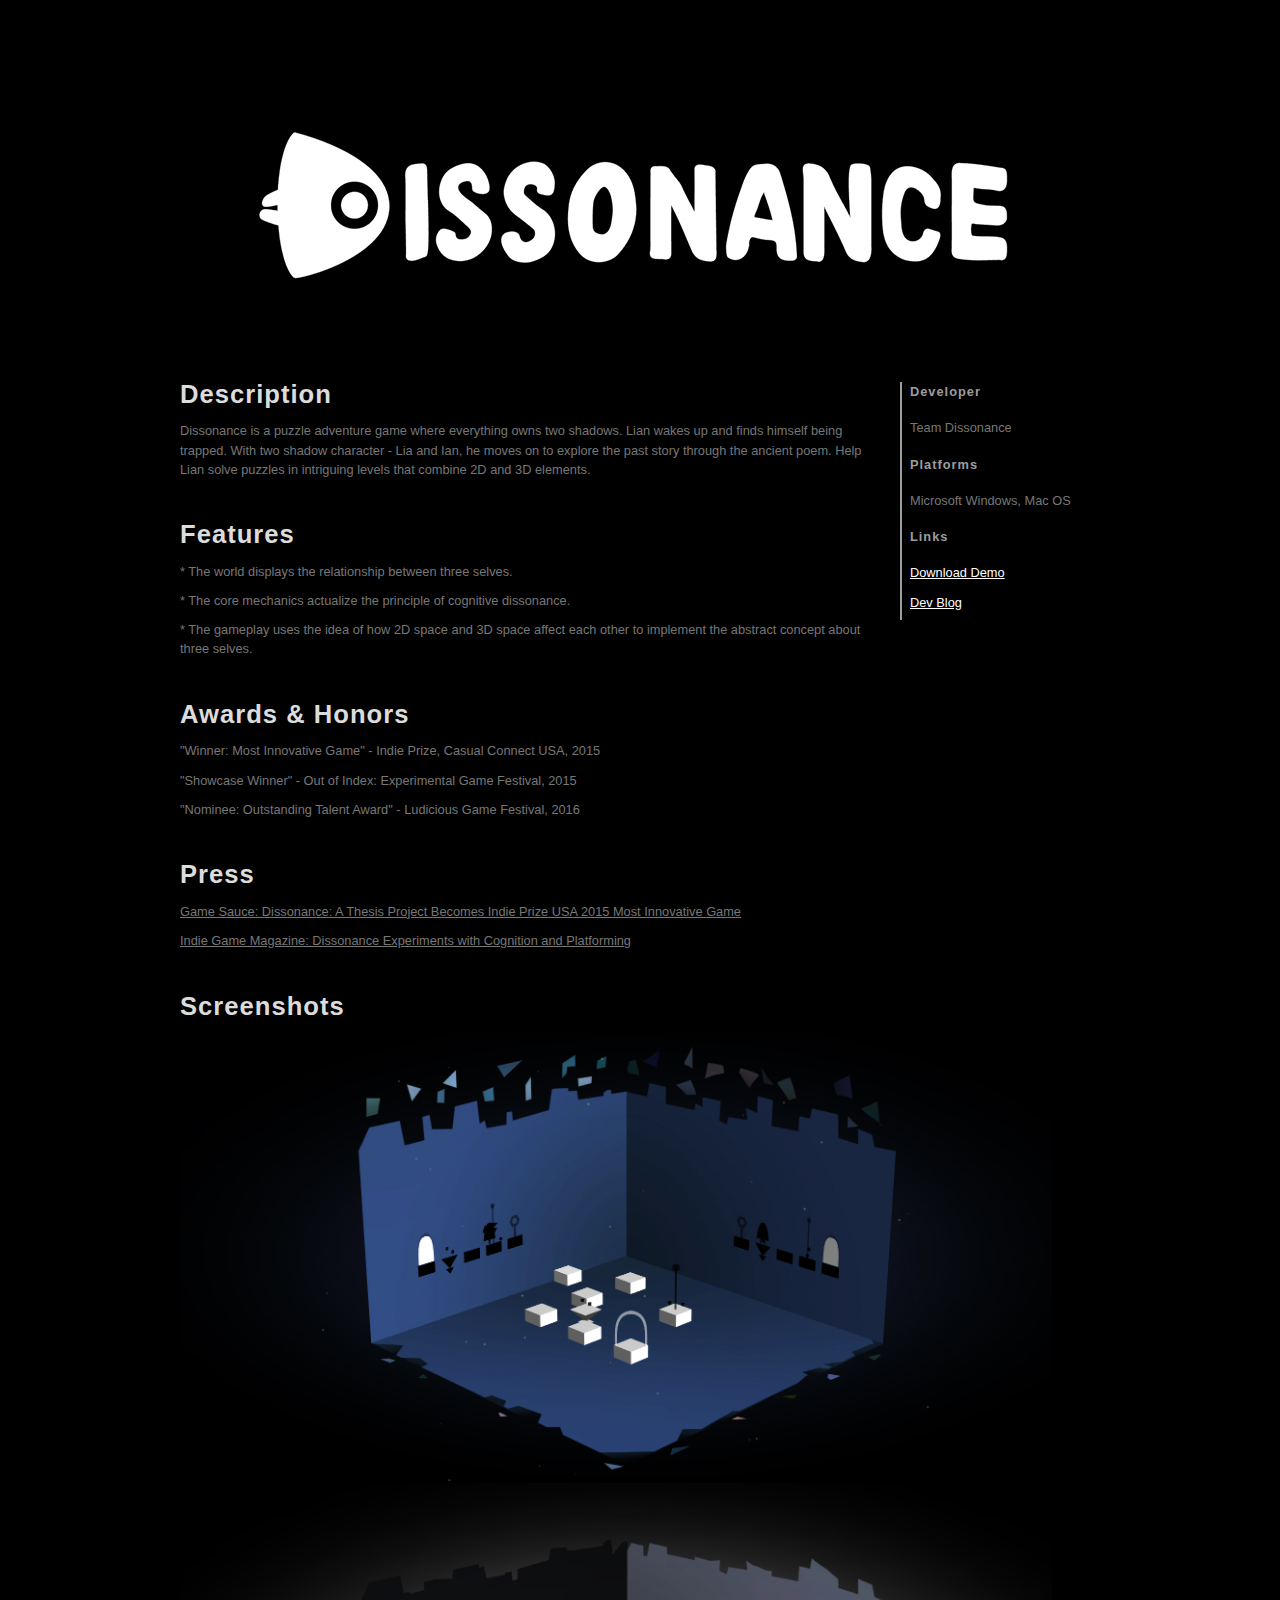
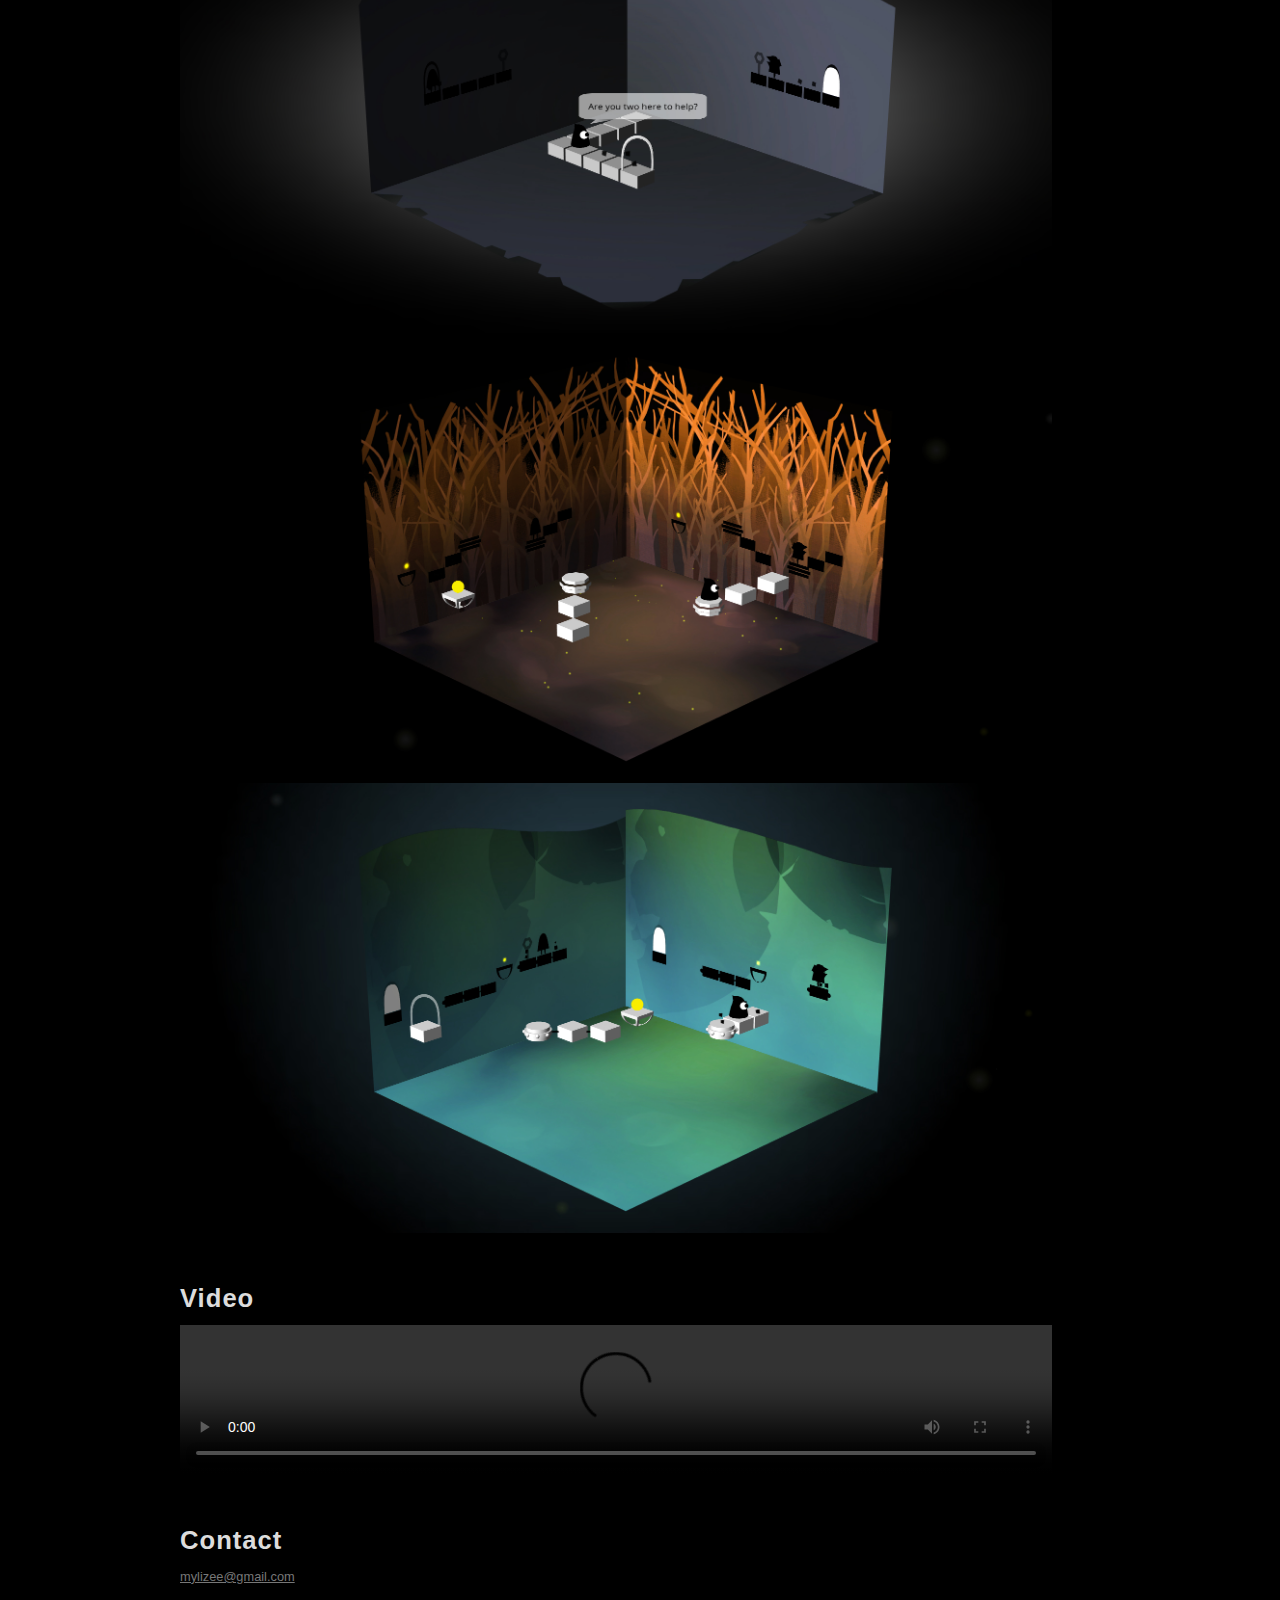
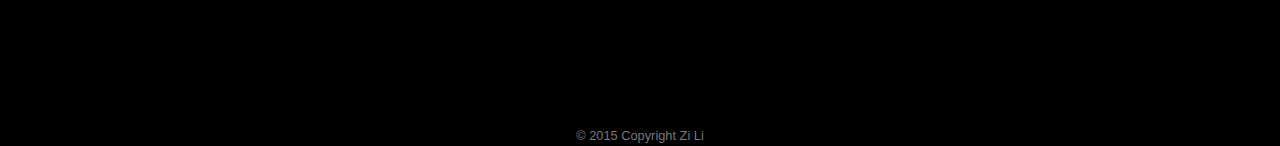
==== commit f77e47ae: "Back to old site" ====
--- a/index.html
+++ b/index.html
@@ -1,121 +1,103 @@
-<!DOCTYPE html>
-<html lang="en">
-	<head>
-		<meta charset="UTF-8">
-		<title>Dissonance</title>
-		<meta http-equiv="content-type" content="text/html; charset=utf-8" />
-		<meta name="description" content="" />
-		<meta name="keywords" content="" />
-		<!--[if lte IE 8]><script src="css/ie/html5shiv.js"></script><![endif]-->
-		<script src="js/jquery.min.js"></script>
-		<script src="js/skel.min.js"></script>
-		<script src="js/skel-layers.min.js"></script>
-		<script src="js/init.js"></script>
-		<noscript>
-			<link rel="stylesheet" href="css/skel.css" />
-			<link rel="stylesheet" href="css/style.css" />
-			<link rel="stylesheet" href="css/style-xlarge.css" />
-		</noscript>
-		<!--[if lte IE 8]><link rel="stylesheet" href="css/ie/v8.css" /><![endif]-->
-	</head>
-	<body class="landing">
-
-		<!-- Header -->
-			<!-- <header id="header">
-				<h1><a href="index.html"></a></h1>
-				<nav id="nav">
-					<ul>
-						<li><a href="index.html">Home</a></li>
-						<li><a href="generic.html">Demo</a></li>
-						<li><a href="elements.html">Presskit</a></li>
-					</ul>
-				</nav>
-			</header>-->
-
-		<!-- Banner -->
-			<section id="banner">
-				<p></br></br></br></br></br></br></br></br></br></br></br></p>
-			</section>
-
-		<!-- One -->
-			<section id="one" class="wrapper style1 align-center">
-				<div class="container">
-					<header>
-						<h2>AN ADVENTURE WITH TWO SHADOWS...</h2>
-						<p>Dissonance is a puzzle adventure game where everything owns two shadows. Lian wakes up and finds himself being trapped. With two shadow character - Lia and Ian, he moves on to explore the past story through the ancient poem. Help Lian solve puzzles in intriguing levels that combine 2D and 3D elements.</p>
-						<p>
-							Developer: Team Dissonance
-							<br>
-							Platform: Microsoft Windows, Mac OS
-							<br>
-							Release Date:TBA
-						</p>
-
-
-							<p></br></br></br></br></p>
-
-						<p><img src="images/awardsooi.png" alt=""><img src="images/awardsip.png" alt=""><img src="images/awardsldc.png" alt=""></p>
-					</header>
-				</div>
-			</section>
-
-		<!-- Two -->
-			<section id="two" class="wrapper style2 align-center">
-				<div class="container">
-					<div class="row">
-						<section class="feature 6u 12u$(small)">
-							<img class="image fit" src="images/screenshot1.jpg" alt="" />
-						</section>
-						<section class="feature 6u$ 12u$(small)">
-							<img class="image fit" src="images/screenshot2.jpg" alt="" />
-						</section>
-						<section class="feature 6u 12u$(small)">
-							<img class="image fit" src="images/screenshot3.jpg" alt="" />
-						</section>
-						<section class="feature 6u$ 12u$(small)">
-							<img class="image fit" src="images/screenshot4.jpg" alt="" />
-						</section>
-					</div>
-				</div>
-				<div class="container">
-						<p>
-							<video class="feature 12u$ 24u$(small)" controls>
-								<source src="pkdata/trailer1.3.2_1.mp4" type="video/mp4">Your browser does not support HTML5 video.</video>
-								</p>
-				</div>
-			</section>
-
-		<!-- Footer -->
-			<footer id="footer">
-				<div class="container">
-					<div class="row">
-						<section class="4u 6u(medium) 12u$(small)">
-							<h3>Download Demo</h3>
-							<p>
-								<a href="https://www.dropbox.com/sh/aq1ts9h6u1nq3k6/AABTs-aiS2QP7UVpUgzcvJRZa?dl=0">Download Demo</a></p>
-								
-						</section>
-						<section class="4u 6u$(medium) 12u$(small)">
-							<h3>Blog</h3>
-							<p>
-								<a href="http://playdissonance.tumblr.com/">Dissonance Dev</a></p>
-							</p>
-						</section>
-						<section class="4u$ 12u$(medium) 12u$(small)">
-							<h3>Contact Us</h3>
-							<!--<ul class="icons">
-								<li><a href="#" class="icon rounded fa-twitter"><span class="label">Twitter</span></a></li>
-								<li><a href="#" class="icon rounded fa-facebook"><span class="label">Facebook</span></a></li>
-								<li><a href="#" class="icon rounded fa-google-plus"><span class="label">Google+</span></a></li>
-							</ul>-->
-							<a href="#">mylizee@gmail.com</a>
-						</section>
-					</div>
-					<ul class="copyright">
-						<li>&copy; Team Dissonance. All rights reserved.</li>
-					</ul>
-				</div>
-			</footer>
-
-	</body>
+<!DOCTYPE html PUBLIC "-//W3C//DTD XHTML 1.0 Transitional//EN"
+"http://www.w3.org/TR/xhtml1/DTD/xhtml1-transitional.dtd">
+<html xmlns="http://www.w3.org/1999/xhtml" lang="en" xml:lang="en">
+<head>
+
+<meta http-equiv="Content-Type" content="text/html; charset=iso-8859-1" />
+
+<title>Dissonance</title>
+
+<link rel="stylesheet" type="text/css" href="pressKitStyle.css" />
+
+<!--[if IE]>
+<style type="text/css">
+.clear {zoom: 1;}
+</style>
+<![endif]-->
+
+</head>
+<body>
+<div id="maincontainer">
+<div id="header">
+<div id="menuTop">
+</div>
+</div>
+<div id="contentwrapper">
+<div id="contentcolumn">
+<h1 id = "description">Description</h1>
+<p>Dissonance is a puzzle adventure game where everything owns two shadows. Lian wakes up and finds himself being trapped. With two shadow character - Lia and Ian, he moves on to explore the past story through the ancient poem. Help Lian solve puzzles in intriguing levels that combine 2D and 3D elements.
+</p>
+<br/>
+<h1 id = "features">Features</h1>
+<p> * The world displays the relationship between three selves.</p> 
+<p> * The core mechanics actualize the principle of cognitive dissonance.</p>
+<p> * The gameplay uses the idea of how 2D space and 3D space affect each other to implement the abstract concept about three selves. </p>
+<br/>
+<h1 id = "honors">Awards &#38; Honors</h1>
+<p>"Winner: Most Innovative Game" - Indie Prize, Casual Connect USA, 2015</p>
+<p>"Showcase Winner" - Out of Index: Experimental Game Festival, 2015</p>
+<p>"Nominee: Outstanding Talent Award" - Ludicious Game Festival, 2016</p>
+<br/>
+<h1 id = "history">Press</h1>
+<p><a href = "http://gamesauce.org/news/2015/09/25/dissonance-a-thesis-project-becomes-indie-prize-usa-2015-most-innovative-game/">Game Sauce: Dissonance: A Thesis Project Becomes Indie Prize USA 2015 Most Innovative Game</a></p>
+<p><a href = "http://indiegamemag.com/dissonance-experiments-with-cognition-and-platforming/">Indie Game Magazine: Dissonance Experiments with Cognition and Platforming</a></p>
+<br/>
+<h1 id = "screenshots">Screenshots</h1>
+<img src="pkdata/screenshot1.jpg" width="872" height="450" alt="Image" />
+<img src="pkdata/screenshot2.jpg" width="872" height="450" alt="Image" />
+<img src="pkdata/screenshot3.jpg" width="872" height="450" alt="Image" />
+<img src="pkdata/screenshot4.jpg" width="872" height="450" alt="Image" />
+<br/>
+<br/>
+<br/>
+<h1 id = "videos">Video</h1>
+<video width="872" controls>
+  <source src="pkdata/video1.mp4" type="video/mp4">
+  Your browser does not support HTML5 video.
+</video>
+<br/>
+<br/>
+<br/>
+
+
+
+<h1 id = "contact">Contact</h1>
+<p><a href="mailto:mylizee@gmail.com/">mylizee@gmail.com</a></p>
+
+
+</div>
+</div>
+
+<div id="rightcolumn">
+<!--<div id="menuRight">
+<h4>&nbsp;</h4>
+<ul>
+<li><a href="http://playdissonance.tumblr.com/"><strong>+ Dev Blog</strong></a></li>
+</ul>
+</div>-->
+
+<div class="sidebarBox">
+<h4>Developer</h4>
+<p>Team Dissonance</p>
+<h4>Platforms</h4>
+<p>Microsoft Windows, Mac OS</p>
+<h4>Links</h4>
+<p><a href="https://www.dropbox.com/sh/aq1ts9h6u1nq3k6/AABTs-aiS2QP7UVpUgzcvJRZa?dl=0">Download Demo</a></p>
+<a href="http://playdissonance.tumblr.com/">Dev Blog</a>
+
+</div>
+
+</div>
+
+<div id="push"></div>
+
+</div>
+
+<div id="footer">
+
+<p>&copy; 2015 Copyright Zi Li</p>
+
+</div>
+
+</body>
 </html>--- a/pressKitStyle.css
+++ b/pressKitStyle.css
@@ -0,0 +1,277 @@
+body {
+	font: normal 100.1%/1.2em Tahoma, Geneva, sans-serif;
+	margin:0;
+	padding:0;
+	background-color:#000;
+}
+
+* {
+	outline: none;
+}
+
+html, body {
+	height: 100%;
+}
+
+
+#maincontainer {
+	font-size: 80%;
+	min-height: 100%;
+	height: auto !important;
+	height: 100%;
+	margin: 0 auto -20px;
+	margin-bottom: 1pt;
+	width: 960px;
+}
+
+#header {
+	background: url(pkdata/header.jpg) no-repeat 0% 0%;
+	height: 230px;
+	margin-bottom: 5px;
+}
+
+#contentwrapper {
+	float: left;
+	width: 100%;
+}
+
+#contentcolumn {
+	margin: 20px 240px 20px 20px;
+}
+
+#rightcolumn {
+	float: left;
+	width: 220px; /*Width of right column*/
+	margin-left: -220px;
+}
+
+#footer, #push {
+	height: 20px;
+}
+
+#footer {
+	
+	clear: left;
+	font-size: 80%;
+	font-family: Arial, Helvetica, sans-serif;
+	padding: 110px 0 10px 0;
+	text-align: center;
+	margin: 0 auto;
+	width: 960px;
+}
+
+/* MENU TOP */
+
+/*#menuTop ul
+{
+	padding: 0;
+	margin: 140px 0 0 5px;
+	float: left;
+	width: 100%;
+}
+
+#menuTop ul li { display: inline; }
+
+#menuTop ul li a
+{
+	outline: none;
+	padding: 0 10px;
+	color: #fff;
+	text-decoration: none;
+	float: left;
+	font-weight: bold;
+}
+
+#menuTop ul li a:hover
+{
+	color: #c2cfe0;
+}
+*/
+
+#menuTop {
+	height: 40px;
+	padding: 0;
+margin: 130px 0 0 5px;
+}
+
+#menuTop ul
+{
+	display: inline;
+	padding: 7px 0 0 4px;
+	margin: 0;
+	float: left;
+	width: 100%;
+}
+
+#menuTop ul li { 
+	color: #dcdcdc;
+	float: left;
+	list-style-type: none;
+	margin: 0;	 
+}
+
+#menuTop ul li a
+{
+	position: relative;
+	color: #fff;
+	font-weight: bold;
+	outline: none;
+	padding: 4px 10px;
+	text-decoration: none;
+}
+
+#menuTop ul li a:hover
+{
+	border: 1px solid #fff;
+	color: #fff;
+	padding: 2px 9px;
+}
+
+/* MENU RIGHT */
+
+div#menuRight {
+	
+	margin-top: 0;
+	padding-bottom: 40px;
+	width: 200px;
+}
+
+#menuRight h4 {
+	
+	color: #fff;
+	height: 25px;
+	margin: 20px 0 0 0;
+	padding: 0;
+}
+
+#menuRight ul {
+	
+	margin: 0;
+	padding: 0;
+}
+
+#menuRight li {
+	list-style-type: none;
+	margin: 0 20px 0 20px;
+}
+
+#menuRight li a {
+	text-decoration: none;
+	color: #fff;
+}
+
+#menuRight li a:hover {
+	color: #fff;
+	text-decoration: underline;
+}
+
+/* SITE STYLES */
+
+a, a:link, a:active, a:visited {
+	color: #777;
+	text-decoration: underline;
+}
+
+a:hover {
+	text-decoration: none;
+}
+
+h1, h2, h3, h4 {
+	color: #dcdcdc;
+	letter-spacing: 1px;
+}
+
+img {
+	border: 0;
+}
+
+p {
+	margin: 10px 0;
+	color: #777;
+}
+
+
+
+.divider {
+	background: url(pkdata/divider.png);
+	height: 1.5px;
+}
+
+.float-left { 
+	float: left; 
+}
+
+.float-right { 
+	float: right; 
+}
+
+p.float-left { 
+	float: left;
+	width: 48%;
+	margin: 0 2% 20px 0;
+}
+
+p.float-right { 
+	float: right; 
+	width: 48%;
+	margin: 0 0 20px 0;
+}
+
+img.float-left { 
+	background: #9ab5d6 url(pkdata/img_border.gif) no-repeat 0% 0%;
+	border-bottom: 7px solid #9ab5d6;
+	float: left;
+	margin: 4px 10px 0 0;
+	padding: 0 0 3px 10px;
+}
+
+img.float-right { 
+	background: #9ab5d6 url(pkdata/img_border.gif) no-repeat 0% 0%;
+	border-bottom: 7px solid #9ab5d6;
+	float: right; 
+	margin: 4px 0 0 10px;
+	padding: 0 0 3px 10px;
+}
+
+blockquote {
+	background: url(pkdata/blockquote.png) no-repeat 0% 0%;
+	margin: 10px 40px;
+	font-size: 120%;
+	font-style: italic;
+	letter-spacing: 1px;
+	padding: 0 0 0 60px;
+}
+
+.gallery { 
+	white-space: nowrap; 
+	height: 183px; 
+	width: 700px; 
+	overflow: auto; 
+	margin: 20px auto;
+	line-height: 1.2em;
+}
+
+
+
+.sidebarBox {
+	border-left: 2px solid #9D9D9D;
+	padding: 0 8px 8px 8px;
+	margin: 10px 0;
+	width: 180px;
+}
+
+.sidebarBox h4 {
+	color: #9D9D9D;
+}
+
+.sidebarBox a {
+	color: #fff;
+}
+
+.clear:after {
+	content: ".";
+	clear: both;
+	display: block;
+	height: 0;
+	visibility: hidden;
+}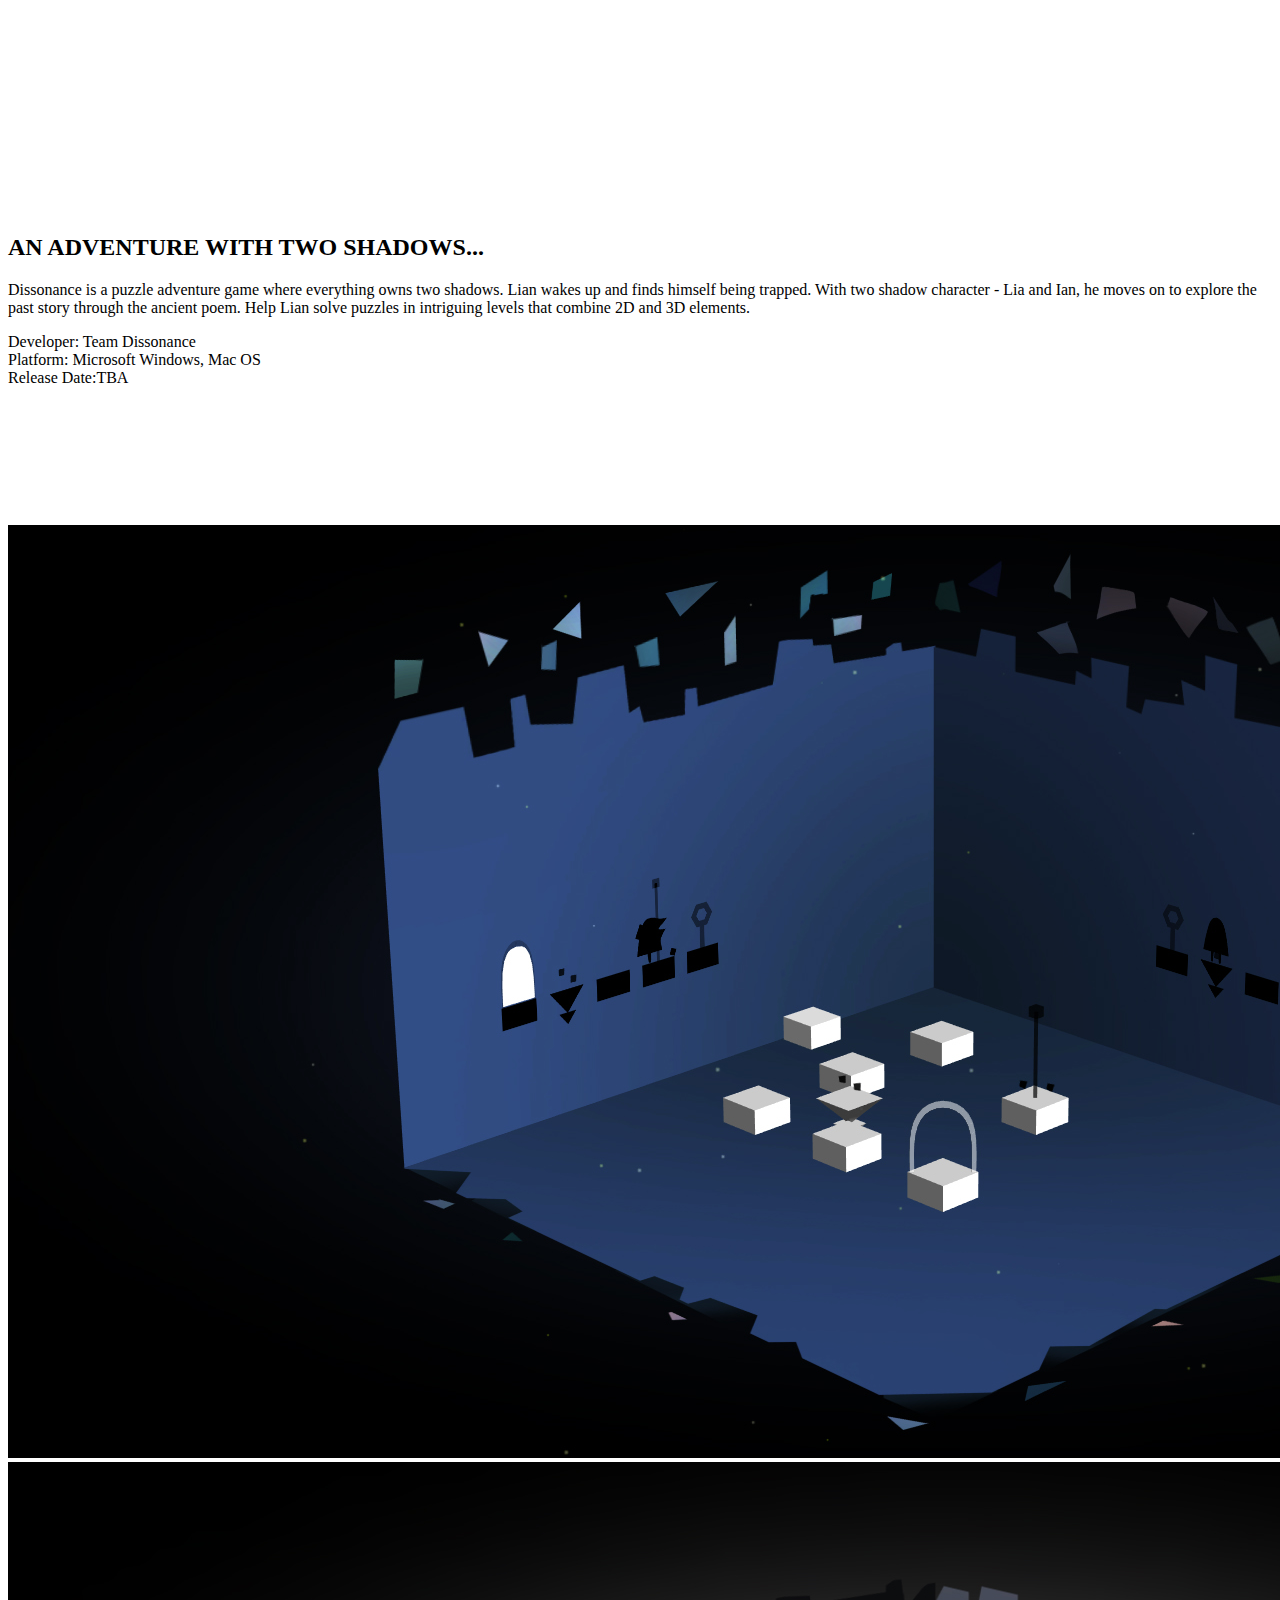
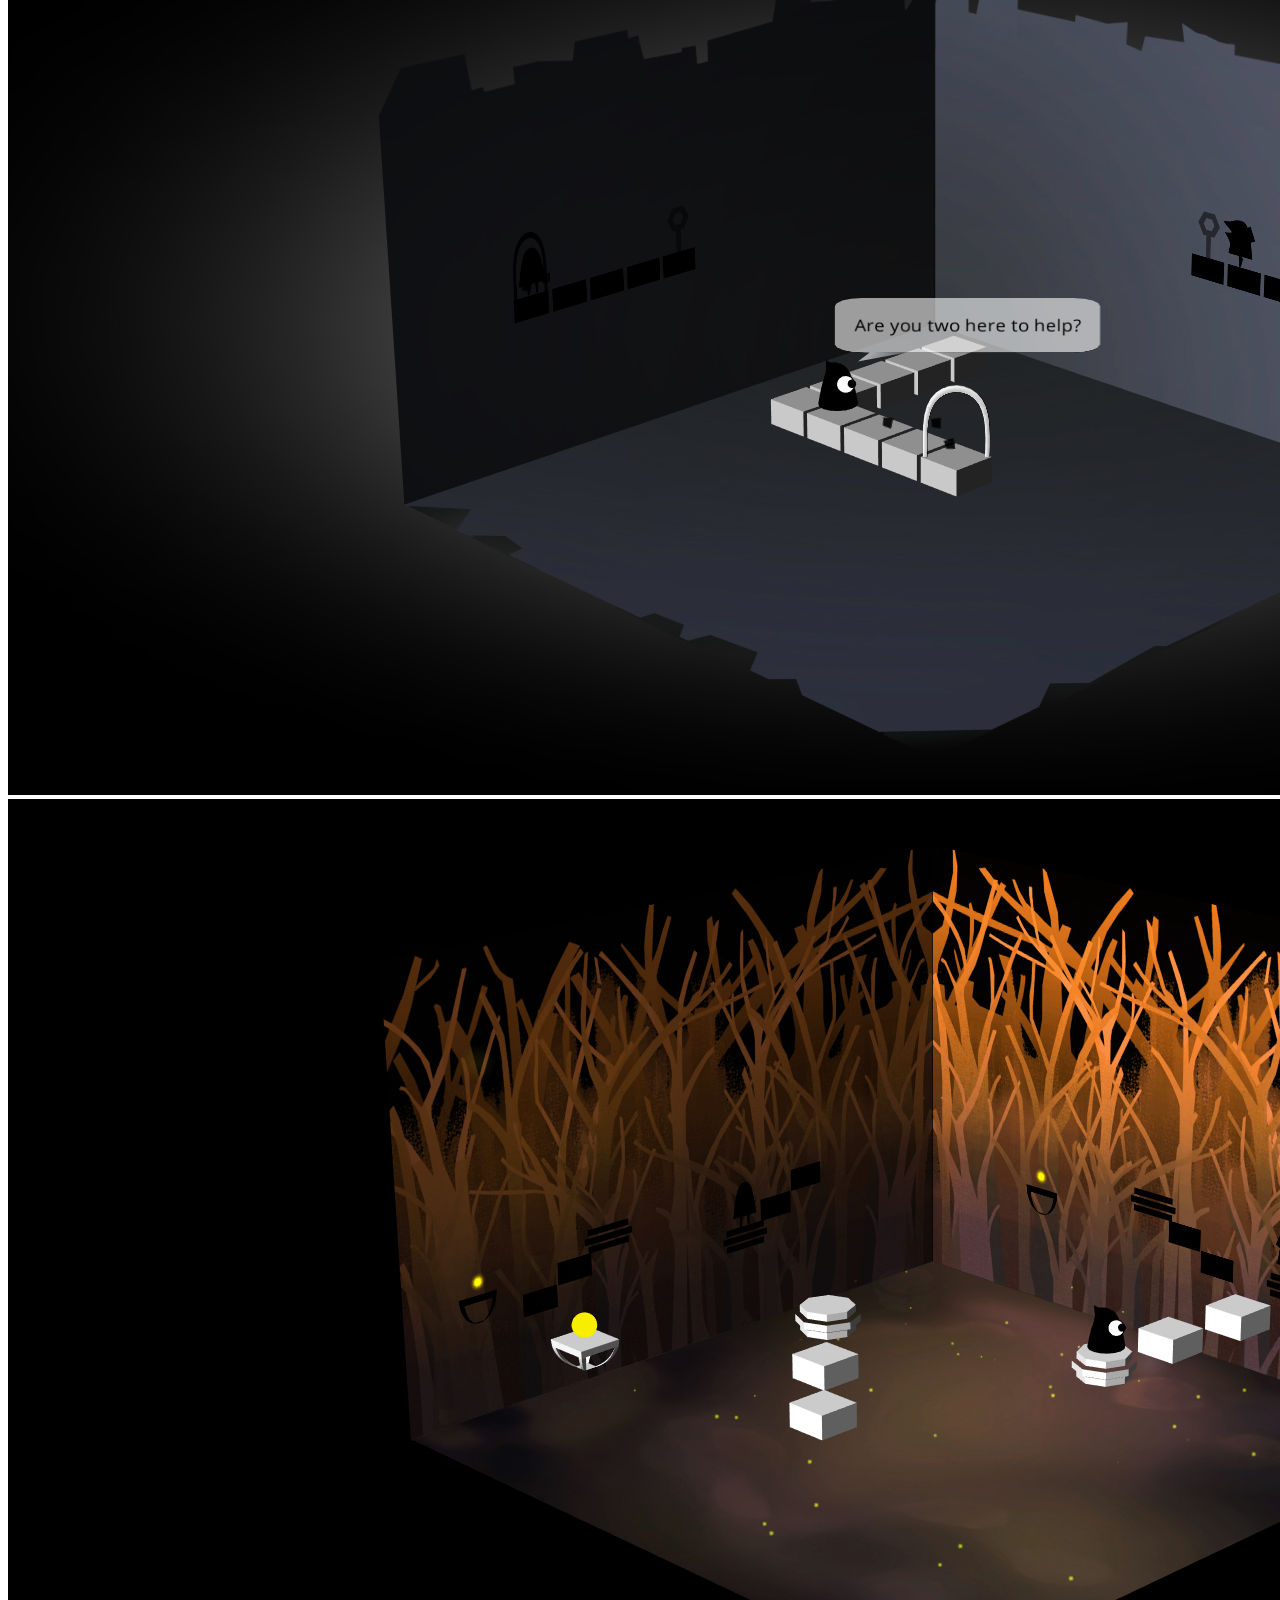
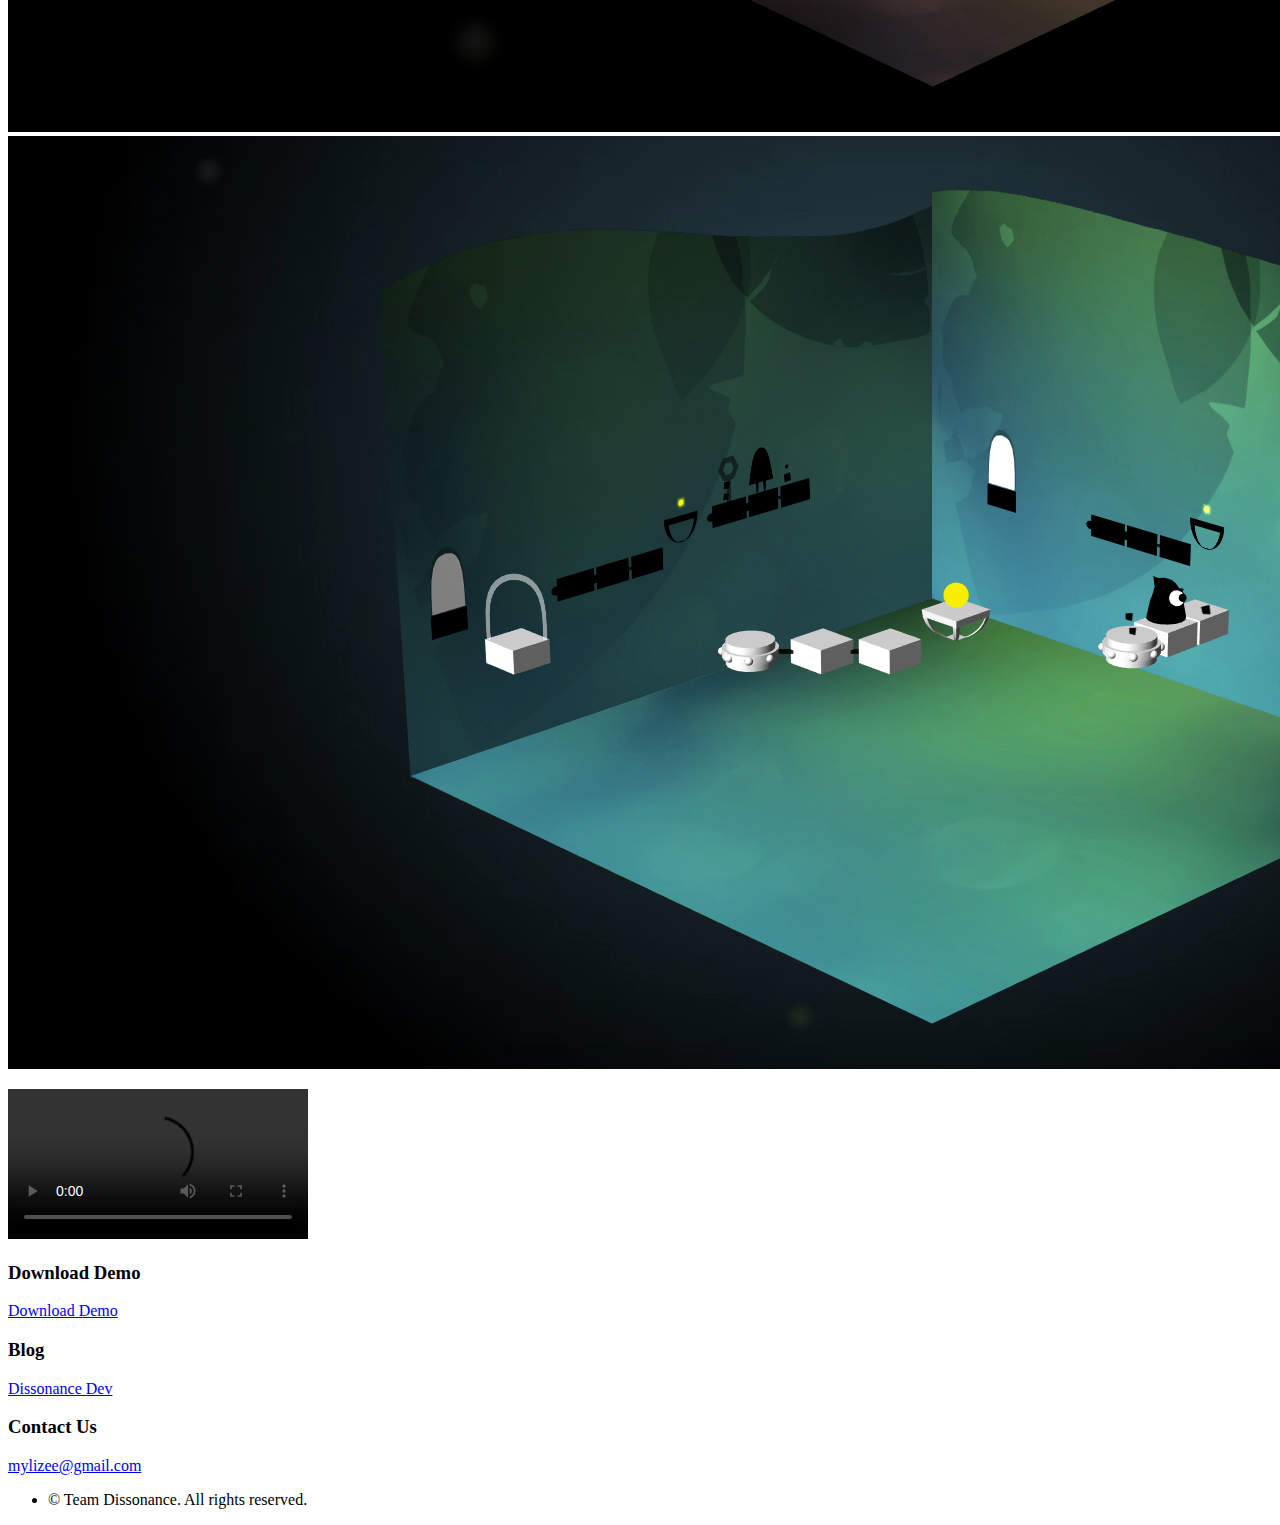
==== commit 41308c7a: "Change index" ====
--- a/index.html
+++ b/index.html
@@ -1,103 +1,121 @@
-<!DOCTYPE html PUBLIC "-//W3C//DTD XHTML 1.0 Transitional//EN"
-"http://www.w3.org/TR/xhtml1/DTD/xhtml1-transitional.dtd">
-<html xmlns="http://www.w3.org/1999/xhtml" lang="en" xml:lang="en">
-<head>
+<!DOCTYPE html>
+<html lang="en">
+	<head>
+		<meta charset="UTF-8">
+		<title>Dissonance</title>
+		<meta http-equiv="content-type" content="text/html; charset=utf-8" />
+		<meta name="description" content="" />
+		<meta name="keywords" content="" />
+		<!--[if lte IE 8]><script src="css/ie/html5shiv.js"></script><![endif]-->
+		<script src="js/jquery.min.js"></script>
+		<script src="js/skel.min.js"></script>
+		<script src="js/skel-layers.min.js"></script>
+		<script src="js/init.js"></script>
+		<noscript>
+			<link rel="stylesheet" href="css/skel.css" />
+			<link rel="stylesheet" href="css/style.css" />
+			<link rel="stylesheet" href="css/style-xlarge.css" />
+		</noscript>
+		<!--[if lte IE 8]><link rel="stylesheet" href="css/ie/v8.css" /><![endif]-->
+	</head>
+	<body class="landing">
 
-<meta http-equiv="Content-Type" content="text/html; charset=iso-8859-1" />
+		<!-- Header -->
+			<!-- <header id="header">
+				<h1><a href="index.html"></a></h1>
+				<nav id="nav">
+					<ul>
+						<li><a href="index.html">Home</a></li>
+						<li><a href="generic.html">Demo</a></li>
+						<li><a href="elements.html">Presskit</a></li>
+					</ul>
+				</nav>
+			</header>-->
 
-<title>Dissonance</title>
+		<!-- Banner -->
+			<section id="banner">
+				<p></br></br></br></br></br></br></br></br></br></br></br></p>
+			</section>
 
-<link rel="stylesheet" type="text/css" href="pressKitStyle.css" />
-
-<!--[if IE]>
-<style type="text/css">
-.clear {zoom: 1;}
-</style>
-<![endif]-->
-
-</head>
-<body>
-<div id="maincontainer">
-<div id="header">
-<div id="menuTop">
-</div>
-</div>
-<div id="contentwrapper">
-<div id="contentcolumn">
-<h1 id = "description">Description</h1>
-<p>Dissonance is a puzzle adventure game where everything owns two shadows. Lian wakes up and finds himself being trapped. With two shadow character - Lia and Ian, he moves on to explore the past story through the ancient poem. Help Lian solve puzzles in intriguing levels that combine 2D and 3D elements.
-</p>
-<br/>
-<h1 id = "features">Features</h1>
-<p> * The world displays the relationship between three selves.</p> 
-<p> * The core mechanics actualize the principle of cognitive dissonance.</p>
-<p> * The gameplay uses the idea of how 2D space and 3D space affect each other to implement the abstract concept about three selves. </p>
-<br/>
-<h1 id = "honors">Awards &#38; Honors</h1>
-<p>"Winner: Most Innovative Game" - Indie Prize, Casual Connect USA, 2015</p>
-<p>"Showcase Winner" - Out of Index: Experimental Game Festival, 2015</p>
-<p>"Nominee: Outstanding Talent Award" - Ludicious Game Festival, 2016</p>
-<br/>
-<h1 id = "history">Press</h1>
-<p><a href = "http://gamesauce.org/news/2015/09/25/dissonance-a-thesis-project-becomes-indie-prize-usa-2015-most-innovative-game/">Game Sauce: Dissonance: A Thesis Project Becomes Indie Prize USA 2015 Most Innovative Game</a></p>
-<p><a href = "http://indiegamemag.com/dissonance-experiments-with-cognition-and-platforming/">Indie Game Magazine: Dissonance Experiments with Cognition and Platforming</a></p>
-<br/>
-<h1 id = "screenshots">Screenshots</h1>
-<img src="pkdata/screenshot1.jpg" width="872" height="450" alt="Image" />
-<img src="pkdata/screenshot2.jpg" width="872" height="450" alt="Image" />
-<img src="pkdata/screenshot3.jpg" width="872" height="450" alt="Image" />
-<img src="pkdata/screenshot4.jpg" width="872" height="450" alt="Image" />
-<br/>
-<br/>
-<br/>
-<h1 id = "videos">Video</h1>
-<video width="872" controls>
-  <source src="pkdata/video1.mp4" type="video/mp4">
-  Your browser does not support HTML5 video.
-</video>
-<br/>
-<br/>
-<br/>
+		<!-- One -->
+			<section id="one" class="wrapper style1 align-center">
+				<div class="container">
+					<header>
+						<h2>AN ADVENTURE WITH TWO SHADOWS...</h2>
+						<p>Dissonance is a puzzle adventure game where everything owns two shadows. Lian wakes up and finds himself being trapped. With two shadow character - Lia and Ian, he moves on to explore the past story through the ancient poem. Help Lian solve puzzles in intriguing levels that combine 2D and 3D elements.</p>
+						<p>
+							Developer: Team Dissonance
+							<br>
+							Platform: Microsoft Windows, Mac OS
+							<br>
+							Release Date:TBA
+						</p>
 
 
+							<p></br></br></br></br></p>
 
-<h1 id = "contact">Contact</h1>
-<p><a href="mailto:mylizee@gmail.com/">mylizee@gmail.com</a></p>
+						<p><img src="images/awardsooi.png" alt=""><img src="images/awardsip.png" alt=""><img src="images/awardsldc.png" alt=""></p>
+					</header>
+				</div>
+			</section>
 
+		<!-- Two -->
+			<section id="two" class="wrapper style2 align-center">
+				<div class="container">
+					<div class="row">
+						<section class="feature 6u 12u$(small)">
+							<img class="image fit" src="images/screenshot1.jpg" alt="" />
+						</section>
+						<section class="feature 6u$ 12u$(small)">
+							<img class="image fit" src="images/screenshot2.jpg" alt="" />
+						</section>
+						<section class="feature 6u 12u$(small)">
+							<img class="image fit" src="images/screenshot3.jpg" alt="" />
+						</section>
+						<section class="feature 6u$ 12u$(small)">
+							<img class="image fit" src="images/screenshot4.jpg" alt="" />
+						</section>
+					</div>
+				</div>
+				<div class="container">
+						<p>
+							<video class="feature 12u$ 24u$(small)" controls>
+								<source src="pkdata/trailer1.3.2_1.mp4" type="video/mp4">Your browser does not support HTML5 video.</video>
+								</p>
+				</div>
+			</section>
 
-</div>
-</div>
+		<!-- Footer -->
+			<footer id="footer">
+				<div class="container">
+					<div class="row">
+						<section class="4u 6u(medium) 12u$(small)">
+							<h3>Download Demo</h3>
+							<p>
+								<a href="https://www.dropbox.com/sh/aq1ts9h6u1nq3k6/AABTs-aiS2QP7UVpUgzcvJRZa?dl=0">Download Demo</a></p>
+								
+						</section>
+						<section class="4u 6u$(medium) 12u$(small)">
+							<h3>Blog</h3>
+							<p>
+								<a href="http://playdissonance.tumblr.com/">Dissonance Dev</a></p>
+							</p>
+						</section>
+						<section class="4u$ 12u$(medium) 12u$(small)">
+							<h3>Contact Us</h3>
+							<!--<ul class="icons">
+								<li><a href="#" class="icon rounded fa-twitter"><span class="label">Twitter</span></a></li>
+								<li><a href="#" class="icon rounded fa-facebook"><span class="label">Facebook</span></a></li>
+								<li><a href="#" class="icon rounded fa-google-plus"><span class="label">Google+</span></a></li>
+							</ul>-->
+							<a href="#">mylizee@gmail.com</a>
+						</section>
+					</div>
+					<ul class="copyright">
+						<li>&copy; Team Dissonance. All rights reserved.</li>
+					</ul>
+				</div>
+			</footer>
 
-<div id="rightcolumn">
-<!--<div id="menuRight">
-<h4>&nbsp;</h4>
-<ul>
-<li><a href="http://playdissonance.tumblr.com/"><strong>+ Dev Blog</strong></a></li>
-</ul>
-</div>-->
-
-<div class="sidebarBox">
-<h4>Developer</h4>
-<p>Team Dissonance</p>
-<h4>Platforms</h4>
-<p>Microsoft Windows, Mac OS</p>
-<h4>Links</h4>
-<p><a href="https://www.dropbox.com/sh/aq1ts9h6u1nq3k6/AABTs-aiS2QP7UVpUgzcvJRZa?dl=0">Download Demo</a></p>
-<a href="http://playdissonance.tumblr.com/">Dev Blog</a>
-
-</div>
-
-</div>
-
-<div id="push"></div>
-
-</div>
-
-<div id="footer">
-
-<p>&copy; 2015 Copyright Zi Li</p>
-
-</div>
-
-</body>
+	</body>
 </html>--- a/css/style.css
+++ b/css/style.css
@@ -0,0 +1,751 @@
+/* Theme Name:Worthy - Free Powerful Theme by HtmlCoder
+Author:HtmlCoder
+Author URI:http://www.htmlcoder.me
+Version:1.0.0
+Created:November 2014
+License:Creative Commons Attribution 3.0 License (https://creativecommons.org/licenses/by/3.0/)
+File Description:Main CSS file of the template */
+
+/* Typography
+----------------------------------------------------------------------------- */
+body {
+	font-family: 'Open Sans', sans-serif;
+}
+.site-name {
+	font-family: 'Raleway', sans-serif;
+}
+html,
+body {
+	height: 100%;
+}
+body {
+	font-size: 15px;
+
+    /* the line heigh between each line */
+	line-height: 1.0;
+    /* the primary text color */
+	color: #333333;
+	background-color: #ffffff;
+	position: relative;
+}
+h1,
+h2,
+h3,
+h4,
+h5,
+h6 {
+	color: #333333;
+}
+h1 {
+	font-size: 38px;
+	font-weight: 700;
+	margin-bottom: 20px;
+}
+h2 {
+	font-size: 28px;
+	margin-bottom: 15px;
+}
+h3 {
+	font-size: 22px;
+}
+h4 {
+	font-size: 18px;
+	font-weight: 700;
+
+}
+h5 {
+	font-size: 16px;
+	text-transform: uppercase;
+	font-weight: 700;
+}
+h6 {
+	font-weight: 700;
+}
+h1 span,
+h2 span,
+h3 span,
+h4 span {
+/*this is the span color*/
+	color: #339BEB;
+}
+.text-colored {
+	color: #55acee;
+
+}
+a {
+	color: #ffffff;
+}
+a:hover {
+	color: #000000;
+}
+a:focus,
+a:active {
+	outline: none;
+}
+.large {
+	font-size: 18px;
+}
+img {
+	display: block;
+	max-width: 100%;
+	height: auto;
+}
+.list-unstyled li {
+	padding: 5px 0;
+}
+.list-horizontal {
+	padding: 15px 0;
+}
+.list-horizontal-item img {
+	display: block;
+	margin: 0 auto;
+}
+.list-icons {
+	padding: 0;
+	margin: 20px 0;
+	list-style: none;
+	font-size: 18px;
+}
+.list-icons li {
+	padding: 0 0 15px 0;
+}
+blockquote {
+	border-left: none;
+	padding-left: 0;
+	padding-right: 0;
+}
+.title {
+	margin-top: 0;
+}
+
+/* Layout
+----------------------------------------------------------------------------- */
+.header {
+	color: #ffffff;
+	background-color: rgba(0, 0, 0, 0.10);
+	padding: 10px 0;
+	-webkit-transition: all 0.2s ease-in-out;
+	-moz-transition: all 0.2s ease-in-out;
+	-o-transition: all 0.2s ease-in-out;
+	-ms-transition: all 0.2s ease-in-out;
+	transition: all 0.2s ease-in-out;
+}
+.banner {
+	width: 100%;
+	height: 100%;
+	min-height: 100%;
+	position: relative;
+}
+
+.banner.blue {
+	background-color:#E3FCFF
+}
+
+.banner-image {
+	vertical-align: middle;
+	min-height: 100%;
+	width: 100%;
+}
+.banner:after {
+	position: absolute;
+	top: 0;
+	left: 0;
+	right: 0;
+	bottom: 0;
+/* below is the tinting mechanic */
+/*	background-color: rgba(0, 0, 0, 0.55);*/
+	content: "";
+}
+.banner-caption {
+	position: absolute;
+	top: 40%;
+	width: 100%;
+	z-index: 2;
+}
+.subfooter {
+	background-color: #fafafa;
+	border-top: 1px solid #f3f3f3;
+	border-bottom: 1px solid #f3f3f3;
+	padding: 40px 0;
+}
+.section {
+	background-color: #ffffff;
+	padding: 80px 0;
+}
+
+.section.blue{
+	background-color: #E3F1FF;
+}
+
+/* Backgrounds
+----------------------------------------------------------------------------- */
+.default-bg {
+	background-color: #222222;
+	color: #ffffff;
+}
+.default-bg.blue {
+	background-color: #55acee;
+}
+.translucent-bg {
+	color: #ffffff;
+}
+.default-bg h1,
+.default-bg h2,
+.default-bg h3,
+.default-bg h4,
+.default-bg h5,
+.default-bg h6,
+.translucent-bg h1,
+.translucent-bg h2,
+.translucent-bg h3,
+.translucent-bg h4,
+.translucent-bg h5,
+.translucent-bg h6 {
+	color: #ffffff;
+}
+.default-bg blockquote footer,
+.translucent-bg blockquote footer {
+	color: #cccccc;
+}
+.default-bg a,
+.translucent-bg a {
+	color: #ffffff;
+	text-decoration: underline;
+}
+.default-bg a:hover,
+.translucent-bg a:hover {
+	text-decoration: none;
+}
+.translucent-bg {
+	-webkit-background-size: cover !important;
+	-moz-background-size: cover !important;
+	-o-background-size: cover !important;
+	background-size: cover !important;
+	background-position: 50% 0;
+	background-repeat: no-repeat;
+	z-index: 1;
+	position: relative;
+}
+.translucent-bg .translucent-bg {
+	margin-top: 80px;
+	z-index: 3;
+}
+.translucent-bg:after {
+	content: "";
+	position: absolute;
+	top: 0;
+	left: 0;
+	z-index: 2;
+	width: 100%;
+	height: 100%;
+	background-color: rgba(0, 0, 0, 0.8);
+}
+.translucent-bg.blue:after {
+	background-color: rgba(55, 55, 55, 0.9);
+}
+
+.translucent-bg.sky:after {
+	background-color: #F0F0F0;
+}
+
+.translucent-bg .container {
+	z-index: 3;
+	position: relative;
+}
+
+.bg-nao {
+color: #FFFFFF;
+/*	background: url("../images/naoBGIMAGE.jpg") 50% 0px no-repeat;*/
+background-color:#000000;
+/*height:100%;*/
+}
+
+.bg-writing {
+	background: url("../images/writingBG.png") 50% 0px no-repeat;
+}
+
+.bg-image-1 {
+	background: url("../images/bg-image-1.jpg") 50% 0px no-repeat;
+}
+.bg-image-2 {
+	background: url("../images/bg-image-2.jpg") 50% 0px no-repeat;
+}
+
+/* Misc
+----------------------------------------------------------------------------- */
+.object-non-visible {
+	opacity: 0;
+	filter: alpha(opacity=0);
+}
+.object-visible,
+.touch .object-non-visible {
+	opacity: 1 !important;
+	filter: alpha(opacity=100) !important;
+}
+
+/* Targeting only Firefox for smoothest animations */
+@-moz-document url-prefix() {
+	.object-visible,
+	.touch .object-non-visible {
+		-webkit-transition: opacity 0.6s ease-in-out;
+		-moz-transition: opacity 0.6s ease-in-out;
+		-o-transition: opacity 0.6s ease-in-out;
+		-ms-transition: opacity 0.6s ease-in-out;
+		transition: opacity 0.6s ease-in-out;
+	}
+}
+.space {
+	padding: 20px 0;
+}
+.pr-10 {
+	padding-right: 10px;
+}
+.pl-10 {
+	padding-left: 10px;
+}
+.pb-clear {
+	padding-bottom: 0;
+}
+
+/* Sections
+----------------------------------------------------------------------------- */
+.banner-caption h1,
+.banner-caption h2,
+.banner-caption h3,
+.banner-caption h4,
+.banner-caption h5,
+.banner-caption h6 {
+/* this is the white banner color */
+	color: #000000;
+}
+.banner-caption h1 {
+	font-size: 60px;
+}
+.subfooter p {
+	margin-bottom: 0;
+}
+
+/* Template Components
+----------------------------------------------------------------------------- */
+/* Buttons
+---------------------------------- */
+.btn {
+	padding: 8px 15px;
+	font-size: 14px;
+	line-height: 1.42857143;
+	min-width: 160px;
+	text-align: center;
+	border-radius: 0;
+	text-transform: uppercase;
+	-webkit-transition: all 0.2s ease-in-out;
+	-moz-transition: all 0.2s ease-in-out;
+	-ms-transition: all 0.2s ease-in-out;
+	-o-transition: all 0.2s ease-in-out;
+	transition: all 0.2s ease-in-out;
+}
+.btn-default {
+	color: #55acee;
+	border: 1px solid #cccccc;
+}
+.btn-default:hover {
+	color: #ffffff;
+	background-color: #339BEB;
+	border-color: #339BEB;
+}
+
+/* Collapse
+---------------------------------- */
+.panel-group .panel {
+	-webkit-border-radius: 0px;
+	-moz-border-radius: 0px;
+	border-radius: 0px;
+	border: none;
+}
+.panel-default > .panel-heading {
+	padding: 0;
+	outline: none;
+	border: none;
+	-webkit-border-radius: 0;
+	-moz-border-radius: 0;
+	-o-border-radius: 0;
+	border-radius: 0;
+	width: 100%;
+}
+.panel-default > .panel-heading + .panel-collapse > .panel-body {
+	border: 1px solid #f0f0f0;
+	border-top: none;
+	background-color: #fafafa
+}
+.panel-heading a {
+	font-weight: 400;
+	padding: 12px 35px 12px 15px;
+	display: inline-block;
+	width: 100%;
+	background-color: #55acee;
+	color: #ffffff;
+	position: relative;
+	text-decoration: none;
+}
+.panel-heading a.collapsed {
+	color: #ffffff;
+	background-color: #333333;
+}
+.panel-heading a:after {
+	font-family: "FontAwesome";
+	content: "\f147";
+	position: absolute;
+	right: 15px;
+	font-size: 14px;
+	font-weight: 300;
+	top: 50%;
+	line-height: 1;
+	margin-top: -7px;
+}
+.panel-heading a.collapsed:after {
+	content: "\f196";
+}
+.panel-heading a:hover {
+	text-decoration: none;
+	background-color: #55acee;
+	color: #ffffff;
+}
+.panel-title a i {
+	padding-right: 10px;
+	font-size: 20px;
+}
+
+/* Pills
+---------------------------------- */
+.nav-pills > li.active > a,
+.nav-pills > li.active > a:hover,
+.nav-pills > li.active > a:focus,
+.nav-pills > li > a:hover {
+	background-color: #55acee;
+	border-color: #55acee;
+	color: #ffffff;
+}
+.nav-pills > li > a {
+	border-radius: 0;
+	padding: 8px 20px;
+	border: 1px solid #cacaca;
+	color: #666666;
+	font-size: 12px;
+	text-transform: uppercase;
+	font-weight: 300;
+}
+
+/* Forms
+---------------------------------- */
+.form-control {
+	height: 45px;
+	-webkit-border-radius: 0px;
+	-moz-border-radius: 0px;
+	border-radius: 0px;
+}
+.form-control-feedback {
+	color: #cccccc;
+}
+.has-feedback label.sr-only ~ .form-control-feedback {
+	top: 15px;
+}
+textarea {
+	resize: vertical;
+}
+
+/* Modals
+---------------------------------- */
+.modal-content {
+	-webkit-border-radius: 0px;
+	-moz-border-radius: 0px;
+	border-radius: 0px;
+}
+.modal-header {
+	background-color: #55acee;
+	color: #ffffff;
+}
+.modal-header h4 {
+	color: #ffffff;
+}
+.modal-header .close {
+	font-weight: 300;
+	color: #FFFFFF;
+	text-shadow: none;
+	filter: alpha(opacity=100);
+	opacity: 1;
+}
+
+/* Large devices (Large desktops 1200px and up) */
+@media (min-width:1200px) {
+	.modal-lg {
+		width: 1140px;
+	}
+}
+
+/* Media
+---------------------------------- */
+.media .fa {
+	font-size: 24px;
+	width: 40px;
+	height: 25px;
+	line-height: 25px;
+	padding: 0 5px;
+	text-align: center;
+}
+
+/* Navigations
+----------------------------------------------------------------------------- */
+.header .navbar {
+	margin-bottom: 0;
+}
+.main-navigation .navbar-default {
+	background-color: transparent;
+	border: none;
+}
+.main-navigation .navbar-default .navbar-nav > li > a {
+	color: #fff;
+	padding: 10px 20px;
+	font-size: 18px;
+	font-weight: 300;
+}
+.main-navigation .navbar-default .navbar-nav > li.active > a {
+	background-color: transparent;
+	color: #55acee;
+}
+.main-navigation .navbar-default .navbar-nav > li > a:hover,
+.main-navigation .navbar-default .navbar-nav > li.active > a:hover {
+	color: #55acee;
+}
+@media (min-width:768px) {
+	.main-navigation .navbar-default .navbar-nav > li > a {
+		padding-top: 30px;
+		padding-bottom: 30px;
+		-webkit-transition: all 0.3s ease-in-out;
+		-moz-transition: all 0.3s ease-in-out;
+		-o-transition: all 0.3s ease-in-out;
+		-ms-transition: all 0.3s ease-in-out;
+		transition: all 0.3s ease-in-out;
+	}
+}
+@media (min-width:768px) and (max-width:991px) {
+	.main-navigation .container-fluid {
+		padding-left: 0;
+		padding-right: 0;
+	}
+	.navbar-nav {
+		float: center !important;
+	}
+}
+@media (max-width:767px) {
+	.header.navbar-fixed-top {
+		position: absolute;
+	}
+}
+
+/* Fixed Header
+----------------------------------------------------------------------------- */
+.fixed-header-on .header {
+	background-color: rgba(0, 0, 0, 0.95);
+	padding: 5px 0;
+}
+.fixed-header-on .site-name {
+	font-size: 24px;
+}
+.fixed-header-on .logo {
+	-webkit-transform: scale(0.8);
+	transform: scale(0.8);
+	margin-top: 0;
+	margin-bottom: 0;
+}
+@media (min-width:768px) {
+	.fixed-header-on .navbar-default .navbar-nav > li > a {
+		padding-top: 20px;
+		padding-bottom: 20px;
+	}
+}
+@media (max-width:991px) {
+	.fixed-header-on .logo,
+	.fixed-header-on .site-name,
+	.fixed-header-on .site-slogan {
+		display: none;
+	}
+}
+
+/* Blocks/Widgets
+----------------------------------------------------------------------------- */
+/* Logo, Site Name, Site Slogan
+---------------------------------- */
+.logo {
+	margin: 10px 10px 10px 0;
+	-webkit-transition: all 0.3s ease-in-out;
+	-moz-transition: all 0.3s ease-in-out;
+	-o-transition: all 0.3s ease-in-out;
+	-ms-transition: all 0.3s ease-in-out;
+	transition: all 0.3s ease-in-out;
+}
+.logo,
+.site-name-and-slogan {
+	float: left;
+}
+.site-name {
+	font-size: 36px;
+	-webkit-transition: all 0.3s ease-in-out;
+	-moz-transition: all 0.3s ease-in-out;
+	-o-transition: all 0.3s ease-in-out;
+	-ms-transition: all 0.3s ease-in-out;
+	transition: all 0.3s ease-in-out;
+}
+.site-name a {
+	color: #ffffff;
+}
+.site-name a:hover {
+	text-decoration: none;
+}
+.site-slogan {
+	font-size: 12px;
+}
+
+/* Testimonials
+---------------------------------- */
+.testimonial .media-left {
+	width: 60px;
+}
+
+/* Social Links
+---------------------------------- */
+.social-links {
+	padding: 0;
+	list-style: none;
+	margin: 15px 0;
+}
+.social-links li {
+	margin: 10px 25px 10px 0;
+	display: inline-block;
+	font-size: 36px;
+}
+.social-links li a {
+	color: #333333;
+	-webkit-transition: all 0.2s ease-in-out;
+	-moz-transition: all 0.2s ease-in-out;
+	-o-transition: all 0.2s ease-in-out;
+	-ms-transition: all 0.2s ease-in-out;
+	transition: all 0.2s ease-in-out;
+}
+.social-links li.twitter a:hover {
+	color: #55acee;
+}
+.social-links li.skype a:hover {
+	color: #00aff0;
+}
+.social-links li.linkedin a:hover {
+	color: #0976b4;
+}
+.social-links li.googleplus a:hover {
+	color: #dd4b39;
+}
+.social-links li.youtube a:hover {
+	color: #b31217;
+}
+.social-links li.flickr a:hover {
+	color: #ff0084;
+}
+.social-links li.facebook a:hover {
+	color: #3b5998;
+}
+.social-links li.pinterest a:hover {
+	color: #cb2027;
+}
+
+/* Isotope Items
+---------------------------------- */
+.filters {
+	margin: 0 0 30px 0;
+}
+.filters .nav-pills > li {
+	margin-right: 2px;
+	margin-bottom: 2px;
+}
+.filters .nav-pills > li + li {
+	margin-left: 0px;
+}
+.text-center.filters .nav-pills > li {
+	margin-right: 2px;
+	margin-left: 2px;
+	margin-bottom: 2px;
+	display: inline-block;
+	float: none;
+}
+.isotope-container {
+	overflow: hidden;
+}
+.isotope-item {
+	margin-bottom: 20px;
+}
+.isotope-item .btn-default {
+	color: #999999;
+}
+.isotope-item .btn-default:hover {
+	color: #ffffff;
+}
+@media (max-width:480px) {
+	.filters .nav-pills > li {
+		width: 100%;
+		display: block;
+	}
+}
+
+/* Images Overlay
+----------------------------------------------------------------------------- */
+.overlay-container {
+	position: relative;
+	display: block;
+	overflow: hidden;
+}
+.overlay {
+	position: absolute;
+	top: 0;
+	bottom: -1px;
+	left: 0;
+	right: -1px;
+	background-color: rgba(0, 0,0, 0.9);
+	cursor: pointer;
+	overflow: hidden;
+	opacity: 0;
+	filter: alpha(opacity=0);
+	-webkit-transform: scale(0.8);
+	transform: scale(0.8);
+	-webkit-transition: all linear 0.2s;
+	-moz-transition: all linear 0.2s;
+	-ms-transition: all linear 0.2s;
+	-o-transition: all linear 0.2s;
+	transition: all linear 0.2s;
+}
+.overlay:hover {
+	text-decoration: none;
+}
+.overlay span {
+	position: absolute;
+	display: block;
+	bottom: 10px;
+	text-align: center;
+	width: 100%;
+	color: #ffffff;
+	font-size: 13px;
+	font-weight: 300;
+}
+.overlay i {
+	position: absolute;
+	left: 50%;
+	top: 50%;
+	font-size: 18px;
+	line-height: 1x;
+	color: #ffffff;
+	margin-top: -8px;
+	margin-left: -8px;
+	text-align: center;
+}
+.overlay-container:hover .overlay {
+	opacity: 1;
+	filter: alpha(opacity=100);
+	-webkit-transform: scale(1);
+	transform: scale(1);
+}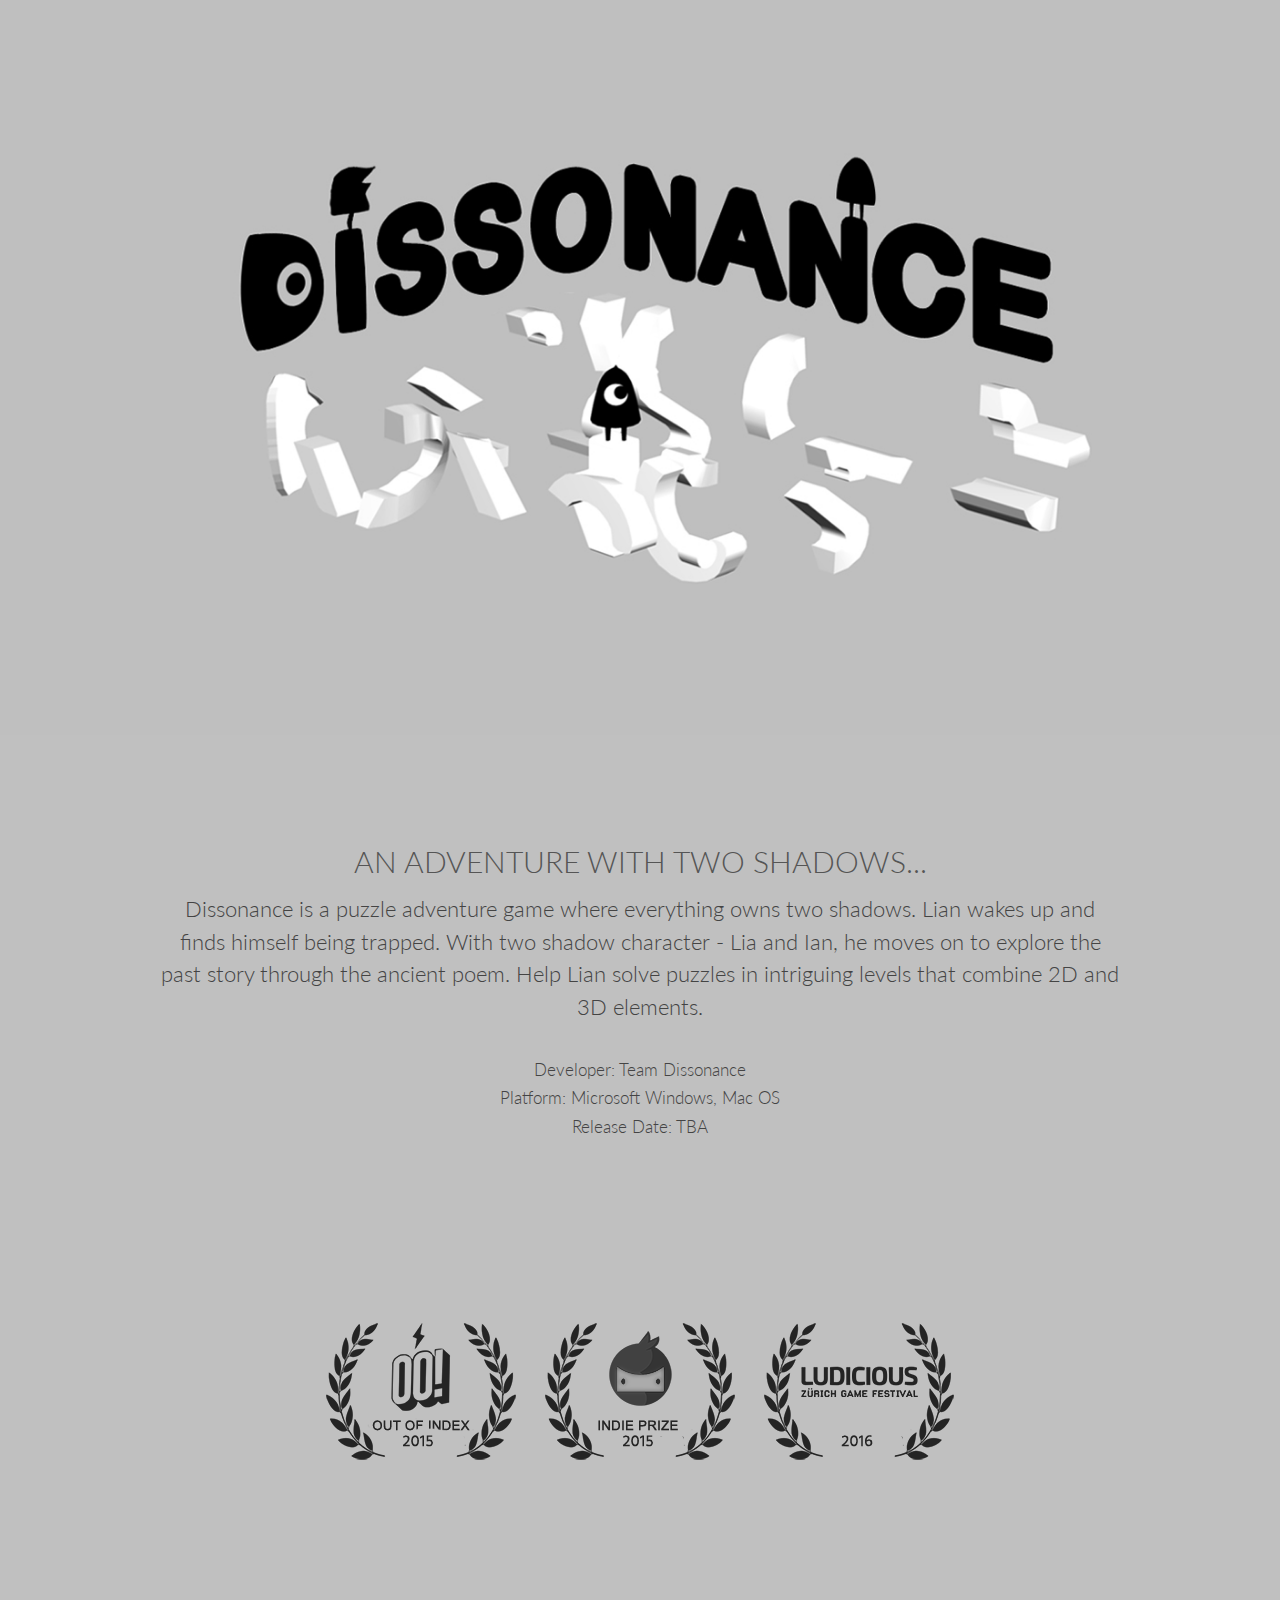
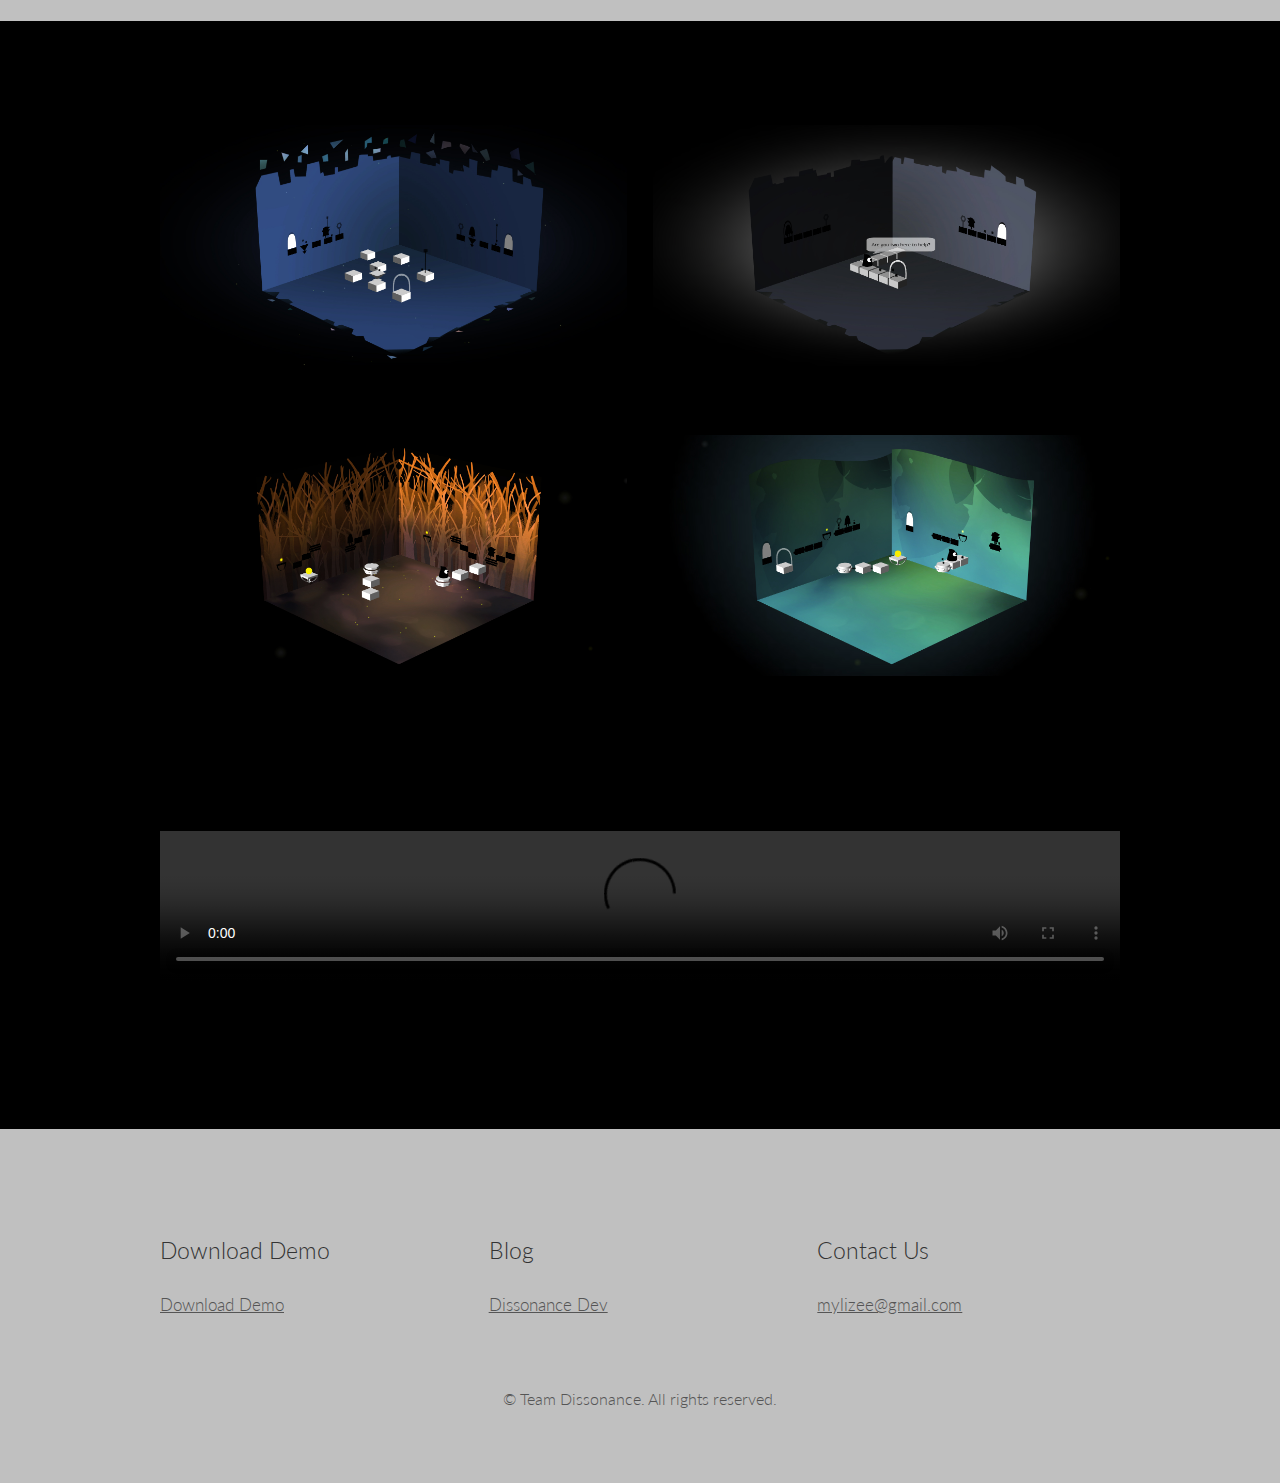
==== commit be14a024: "Modify Index" ====
--- a/index.html
+++ b/index.html
@@ -48,7 +48,7 @@
 							<br>
 							Platform: Microsoft Windows, Mac OS
 							<br>
-							Release Date:TBA
+							Release Date: TBA
 						</p>
 
 
@@ -79,6 +79,7 @@
 				</div>
 				<div class="container">
 						<p>
+						<br><br><br>
 							<video class="feature 12u$ 24u$(small)" controls>
 								<source src="pkdata/trailer1.3.2_1.mp4" type="video/mp4">Your browser does not support HTML5 video.</video>
 								</p>
--- a/css/skel.css
+++ b/css/skel.css
@@ -0,0 +1,254 @@
+/* Resets (http://meyerweb.com/eric/tools/css/reset/ | v2.0 | 20110126 | License: none (public domain)) */
+
+	html,body,div,span,applet,object,iframe,h1,h2,h3,h4,h5,h6,p,blockquote,pre,a,abbr,acronym,address,big,cite,code,del,dfn,em,img,ins,kbd,q,s,samp,small,strike,strong,sub,sup,tt,var,b,u,i,center,dl,dt,dd,ol,ul,li,fieldset,form,label,legend,table,caption,tbody,tfoot,thead,tr,th,td,article,aside,canvas,details,embed,figure,figcaption,footer,header,hgroup,menu,nav,output,ruby,section,summary,time,mark,audio,video{margin:0;padding:0;border:0;font-size:100%;font:inherit;vertical-align:baseline;}article,aside,details,figcaption,figure,footer,header,hgroup,menu,nav,section{display:block;}body{line-height:1;}ol,ul{list-style:none;}blockquote,q{quotes:none;}blockquote:before,blockquote:after,q:before,q:after{content:'';content:none;}table{border-collapse:collapse;border-spacing:0;}body{-webkit-text-size-adjust:none}
+
+/* Box Model */
+
+	*, *:before, *:after {
+		-moz-box-sizing: border-box;
+		-webkit-box-sizing: border-box;
+		box-sizing: border-box;
+	}
+
+/* Container */
+
+	body {
+		/* min-width: (containers) */
+		min-width: 1200px;
+	}
+
+	.container {
+		margin-left: auto;
+		margin-right: auto;
+
+		/* width: (containers) */
+		width: 1200px;
+	}
+
+	/* Modifiers */
+
+		/* 125% */
+			.container.\31 25\25 {
+				width: 100%;
+
+				/* max-width: (containers * 1.25) */
+				max-width: 1500px;
+
+				/* min-width: (containers) */
+				min-width: 1200px;
+			}
+
+		/* 75% */
+			.container.\37 5\25 {
+
+				/* width: (containers * 0.75) */
+				width: 900px;
+
+			}
+
+		/* 50% */
+			.container.\35 0\25 {
+
+				/* width: (containers * 0.50) */
+				width: 600px;
+
+			}
+
+		/* 25% */
+			.container.\32 5\25 {
+
+				/* width: (containers * 0.25) */
+				width: 300px;
+
+			}
+
+/* Grid */
+
+	.row {
+		border-bottom: solid 1px transparent;
+	}
+
+	.row > * {
+		float: left;
+	}
+
+	.row:after, .row:before {
+		content: '';
+		display: block;
+		clear: both;
+		height: 0;
+	}
+
+	.row.uniform > * > :first-child {
+		margin-top: 0;
+	}
+
+	.row.uniform > * > :last-child {
+		margin-bottom: 0;
+	}
+
+	/* Gutters */
+
+		/* Normal */
+
+			.row > * {
+				/* padding: (gutters.horizontal) 0 0 (gutters.vertical) */
+				padding: 0 0 0 2em;
+			}
+
+			.row {
+				/* margin: -(gutters.horizontal) 0 0 -(gutters.vertical) */
+				margin: 0 0 0 -2em;
+			}
+
+			.row.uniform > * {
+				/* padding: (gutters.vertical) 0 0 (gutters.vertical) */
+				padding: 2em 0 0 2em;
+			}
+
+			.row.uniform {
+				/* margin: -(gutters.vertical) 0 0 -(gutters.vertical) */
+				margin: -2em 0 0 -2em;
+			}
+
+		/* 200% */
+
+			.row.\32 00\25 > * {
+				/* padding: (gutters.horizontal) 0 0 (gutters.vertical) */
+				padding: 0 0 0 4em;
+			}
+
+			.row.\32 00\25 {
+				/* margin: -(gutters.horizontal) 0 0 -(gutters.vertical) */
+				margin: 0 0 0 -4em;
+			}
+
+			.row.uniform.\32 00\25 > * {
+				/* padding: (gutters.vertical) 0 0 (gutters.vertical) */
+				padding: 4em 0 0 4em;
+			}
+
+			.row.uniform.\32 00\25 {
+				/* margin: -(gutters.vertical) 0 0 -(gutters.vertical) */
+				margin: -4em 0 0 -4em;
+			}
+
+		/* 150% */
+
+			.row.\31 50\25 > * {
+				/* padding: (gutters.horizontal) 0 0 (gutters.vertical) */
+				padding: 0 0 0 1.5em;
+			}
+
+			.row.\31 50\25 {
+				/* margin: -(gutters.horizontal) 0 0 -(gutters.vertical) */
+				margin: 0 0 0 -1.5em;
+			}
+
+			.row.uniform.\31 50\25 > * {
+				/* padding: (gutters.vertical) 0 0 (gutters.vertical) */
+				padding: 1.5em 0 0 1.5em;
+			}
+
+			.row.uniform.\31 50\25 {
+				/* margin: -(gutters.vertical) 0 0 -(gutters.vertical) */
+				margin: -1.5em 0 0 -1.5em;
+			}
+
+		/* 50% */
+
+			.row.\35 0\25 > * {
+				/* padding: (gutters.horizontal) 0 0 (gutters.vertical) */
+				padding: 0 0 0 1em;
+			}
+
+			.row.\35 0\25 {
+				/* margin: -(gutters.horizontal) 0 0 -(gutters.vertical) */
+				margin: 0 0 0 -1em;
+			}
+
+			.row.uniform.\35 0\25 > * {
+				/* padding: (gutters.vertical) 0 0 (gutters.vertical) */
+				padding: 1em 0 0 1em;
+			}
+
+			.row.uniform.\35 0\25 {
+				/* margin: -(gutters.vertical) 0 0 -(gutters.vertical) */
+				margin: -1em 0 0 -1em;
+			}
+
+		/* 25% */
+
+			.row.\32 5\25 > * {
+				/* padding: (gutters.horizontal) 0 0 (gutters.vertical) */
+				padding: 0 0 0 0.5em;
+			}
+
+			.row.\32 5\25 {
+				/* margin: -(gutters.horizontal) 0 0 -(gutters.vertical) */
+				margin: 0 0 0 -0.5em;
+			}
+
+			.row.uniform.\32 5\25 > * {
+				/* padding: (gutters.vertical) 0 0 (gutters.vertical) */
+				padding: 0.5em 0 0 0.5em;
+			}
+
+			.row.uniform.\32 5\25 {
+				/* margin: -(gutters.vertical) 0 0 -(gutters.vertical) */
+				margin: -0.5em 0 0 -0.5em;
+			}
+
+		/* 0% */
+
+			.row.\30 \25 > * {
+				/* padding: (gutters.horizontal) 0 0 (gutters.vertical) */
+				padding: 0;
+			}
+
+			.row.\30 \25 {
+				/* margin: -(gutters.horizontal) 0 0 -(gutters.vertical) */
+				margin: 0;
+			}
+
+	/* Cells */
+
+		.\31 2u, .\31 2u\24, .\31 2u\28 1\29, .\31 2u\24\28 1\29 { width: 100%; clear: none; }
+		.\31 1u, .\31 1u\24, .\31 1u\28 1\29, .\31 1u\24\28 1\29 { width: 91.6666666667%; clear: none; }
+		.\31 0u, .\31 0u\24, .\31 0u\28 1\29, .\31 0u\24\28 1\29 { width: 83.3333333333%; clear: none; }
+		.\39 u, .\39 u\24, .\39 u\28 1\29, .\39 u\24\28 1\29 { width: 75%; clear: none; }
+		.\38 u, .\38 u\24, .\38 u\28 1\29, .\38 u\24\28 1\29 { width: 66.6666666667%; clear: none; }
+		.\37 u, .\37 u\24, .\37 u\28 1\29, .\37 u\24\28 1\29 { width: 58.3333333333%; clear: none; }
+		.\36 u, .\36 u\24, .\36 u\28 1\29, .\36 u\24\28 1\29 { width: 50%; clear: none; }
+		.\35 u, .\35 u\24, .\35 u\28 1\29, .\35 u\24\28 1\29 { width: 41.6666666667%; clear: none; }
+		.\34 u, .\34 u\24, .\34 u\28 1\29, .\34 u\24\28 1\29 { width: 33.3333333333%; clear: none; }
+		.\33 u, .\33 u\24, .\33 u\28 1\29, .\33 u\24\28 1\29 { width: 25%; clear: none; }
+		.\32 u, .\32 u\24, .\32 u\28 1\29, .\32 u\24\28 1\29 { width: 16.6666666667%; clear: none; }
+		.\31 u, .\31 u\24, .\31 u\28 1\29, .\31 u\24\28 1\29 { width: 8.3333333333%; clear: none; }
+
+		.\31 2u\24 + *, .\31 2u\24\28 1\29 + *,
+		.\31 1u\24 + *, .\31 1u\24\28 1\29 + *,
+		.\31 0u\24 + *, .\31 0u\24\28 1\29 + *,
+		.\39 u\24 + *, .\39 u\24\28 1\29 + *,
+		.\38 u\24 + *, .\38 u\24\28 1\29 + *,
+		.\37 u\24 + *, .\37 u\24\28 1\29 + *,
+		.\36 u\24 + *, .\36 u\24\28 1\29 + *,
+		.\35 u\24 + *, .\35 u\24\28 1\29 + *,
+		.\34 u\24 + *, .\34 u\24\28 1\29 + *,
+		.\33 u\24 + *, .\33 u\24\28 1\29 + *,
+		.\32 u\24 + *, .\32 u\24\28 1\29 + *,
+		.\31 u\24  + *,  .\31 u\24\28 1\29 + * {
+			clear: left;
+		}
+
+		.\-11u { margin-left: 91.6666666667% }
+		.\-10u { margin-left: 83.3333333333% }
+		.\-9u { margin-left: 75% }
+		.\-8u { margin-left: 66.6666666667% }
+		.\-7u { margin-left: 58.3333333333% }
+		.\-6u { margin-left: 50% }
+		.\-5u { margin-left: 41.6666666667% }
+		.\-4u { margin-left: 33.3333333333% }
+		.\-3u { margin-left: 25% }
+		.\-2u { margin-left: 16.6666666667% }
+		.\-1u { margin-left: 8.3333333333% }--- a/css/style.css
+++ b/css/style.css
@@ -1,751 +1,1079 @@
-/* Theme Name:Worthy - Free Powerful Theme by HtmlCoder
-Author:HtmlCoder
-Author URI:http://www.htmlcoder.me
-Version:1.0.0
-Created:November 2014
-License:Creative Commons Attribution 3.0 License (https://creativecommons.org/licenses/by/3.0/)
-File Description:Main CSS file of the template */
-
-/* Typography
------------------------------------------------------------------------------ */
-body {
-	font-family: 'Open Sans', sans-serif;
-}
-.site-name {
-	font-family: 'Raleway', sans-serif;
-}
-html,
-body {
-	height: 100%;
-}
-body {
-	font-size: 15px;
-
-    /* the line heigh between each line */
-	line-height: 1.0;
-    /* the primary text color */
-	color: #333333;
-	background-color: #ffffff;
-	position: relative;
-}
-h1,
-h2,
-h3,
-h4,
-h5,
-h6 {
-	color: #333333;
-}
-h1 {
-	font-size: 38px;
-	font-weight: 700;
-	margin-bottom: 20px;
-}
-h2 {
-	font-size: 28px;
-	margin-bottom: 15px;
-}
-h3 {
-	font-size: 22px;
-}
-h4 {
-	font-size: 18px;
-	font-weight: 700;
-
-}
-h5 {
-	font-size: 16px;
-	text-transform: uppercase;
-	font-weight: 700;
-}
-h6 {
-	font-weight: 700;
-}
-h1 span,
-h2 span,
-h3 span,
-h4 span {
-/*this is the span color*/
-	color: #339BEB;
-}
-.text-colored {
-	color: #55acee;
-
-}
-a {
-	color: #ffffff;
-}
-a:hover {
-	color: #000000;
-}
-a:focus,
-a:active {
-	outline: none;
-}
-.large {
-	font-size: 18px;
-}
-img {
-	display: block;
-	max-width: 100%;
-	height: auto;
-}
-.list-unstyled li {
-	padding: 5px 0;
-}
-.list-horizontal {
-	padding: 15px 0;
-}
-.list-horizontal-item img {
-	display: block;
-	margin: 0 auto;
-}
-.list-icons {
-	padding: 0;
-	margin: 20px 0;
-	list-style: none;
-	font-size: 18px;
-}
-.list-icons li {
-	padding: 0 0 15px 0;
-}
-blockquote {
-	border-left: none;
-	padding-left: 0;
-	padding-right: 0;
-}
-.title {
-	margin-top: 0;
-}
-
-/* Layout
------------------------------------------------------------------------------ */
-.header {
-	color: #ffffff;
-	background-color: rgba(0, 0, 0, 0.10);
-	padding: 10px 0;
-	-webkit-transition: all 0.2s ease-in-out;
-	-moz-transition: all 0.2s ease-in-out;
-	-o-transition: all 0.2s ease-in-out;
-	-ms-transition: all 0.2s ease-in-out;
-	transition: all 0.2s ease-in-out;
-}
-.banner {
-	width: 100%;
-	height: 100%;
-	min-height: 100%;
-	position: relative;
-}
-
-.banner.blue {
-	background-color:#E3FCFF
-}
-
-.banner-image {
-	vertical-align: middle;
-	min-height: 100%;
-	width: 100%;
-}
-.banner:after {
-	position: absolute;
-	top: 0;
-	left: 0;
-	right: 0;
-	bottom: 0;
-/* below is the tinting mechanic */
-/*	background-color: rgba(0, 0, 0, 0.55);*/
-	content: "";
-}
-.banner-caption {
-	position: absolute;
-	top: 40%;
-	width: 100%;
-	z-index: 2;
-}
-.subfooter {
-	background-color: #fafafa;
-	border-top: 1px solid #f3f3f3;
-	border-bottom: 1px solid #f3f3f3;
-	padding: 40px 0;
-}
-.section {
-	background-color: #ffffff;
-	padding: 80px 0;
-}
-
-.section.blue{
-	background-color: #E3F1FF;
-}
-
-/* Backgrounds
------------------------------------------------------------------------------ */
-.default-bg {
-	background-color: #222222;
-	color: #ffffff;
-}
-.default-bg.blue {
-	background-color: #55acee;
-}
-.translucent-bg {
-	color: #ffffff;
-}
-.default-bg h1,
-.default-bg h2,
-.default-bg h3,
-.default-bg h4,
-.default-bg h5,
-.default-bg h6,
-.translucent-bg h1,
-.translucent-bg h2,
-.translucent-bg h3,
-.translucent-bg h4,
-.translucent-bg h5,
-.translucent-bg h6 {
-	color: #ffffff;
-}
-.default-bg blockquote footer,
-.translucent-bg blockquote footer {
-	color: #cccccc;
-}
-.default-bg a,
-.translucent-bg a {
-	color: #ffffff;
-	text-decoration: underline;
-}
-.default-bg a:hover,
-.translucent-bg a:hover {
-	text-decoration: none;
-}
-.translucent-bg {
-	-webkit-background-size: cover !important;
-	-moz-background-size: cover !important;
-	-o-background-size: cover !important;
-	background-size: cover !important;
-	background-position: 50% 0;
-	background-repeat: no-repeat;
-	z-index: 1;
-	position: relative;
-}
-.translucent-bg .translucent-bg {
-	margin-top: 80px;
-	z-index: 3;
-}
-.translucent-bg:after {
-	content: "";
-	position: absolute;
-	top: 0;
-	left: 0;
-	z-index: 2;
-	width: 100%;
-	height: 100%;
-	background-color: rgba(0, 0, 0, 0.8);
-}
-.translucent-bg.blue:after {
-	background-color: rgba(55, 55, 55, 0.9);
-}
-
-.translucent-bg.sky:after {
-	background-color: #F0F0F0;
-}
-
-.translucent-bg .container {
-	z-index: 3;
-	position: relative;
-}
-
-.bg-nao {
-color: #FFFFFF;
-/*	background: url("../images/naoBGIMAGE.jpg") 50% 0px no-repeat;*/
-background-color:#000000;
-/*height:100%;*/
-}
-
-.bg-writing {
-	background: url("../images/writingBG.png") 50% 0px no-repeat;
-}
-
-.bg-image-1 {
-	background: url("../images/bg-image-1.jpg") 50% 0px no-repeat;
-}
-.bg-image-2 {
-	background: url("../images/bg-image-2.jpg") 50% 0px no-repeat;
-}
-
-/* Misc
------------------------------------------------------------------------------ */
-.object-non-visible {
-	opacity: 0;
-	filter: alpha(opacity=0);
-}
-.object-visible,
-.touch .object-non-visible {
-	opacity: 1 !important;
-	filter: alpha(opacity=100) !important;
-}
-
-/* Targeting only Firefox for smoothest animations */
-@-moz-document url-prefix() {
-	.object-visible,
-	.touch .object-non-visible {
-		-webkit-transition: opacity 0.6s ease-in-out;
-		-moz-transition: opacity 0.6s ease-in-out;
-		-o-transition: opacity 0.6s ease-in-out;
-		-ms-transition: opacity 0.6s ease-in-out;
-		transition: opacity 0.6s ease-in-out;
-	}
-}
-.space {
-	padding: 20px 0;
-}
-.pr-10 {
-	padding-right: 10px;
-}
-.pl-10 {
-	padding-left: 10px;
-}
-.pb-clear {
-	padding-bottom: 0;
-}
-
-/* Sections
------------------------------------------------------------------------------ */
-.banner-caption h1,
-.banner-caption h2,
-.banner-caption h3,
-.banner-caption h4,
-.banner-caption h5,
-.banner-caption h6 {
-/* this is the white banner color */
-	color: #000000;
-}
-.banner-caption h1 {
-	font-size: 60px;
-}
-.subfooter p {
-	margin-bottom: 0;
-}
-
-/* Template Components
------------------------------------------------------------------------------ */
-/* Buttons
----------------------------------- */
-.btn {
-	padding: 8px 15px;
-	font-size: 14px;
-	line-height: 1.42857143;
-	min-width: 160px;
-	text-align: center;
-	border-radius: 0;
-	text-transform: uppercase;
-	-webkit-transition: all 0.2s ease-in-out;
-	-moz-transition: all 0.2s ease-in-out;
-	-ms-transition: all 0.2s ease-in-out;
-	-o-transition: all 0.2s ease-in-out;
-	transition: all 0.2s ease-in-out;
-}
-.btn-default {
-	color: #55acee;
-	border: 1px solid #cccccc;
-}
-.btn-default:hover {
-	color: #ffffff;
-	background-color: #339BEB;
-	border-color: #339BEB;
-}
-
-/* Collapse
----------------------------------- */
-.panel-group .panel {
-	-webkit-border-radius: 0px;
-	-moz-border-radius: 0px;
-	border-radius: 0px;
-	border: none;
-}
-.panel-default > .panel-heading {
-	padding: 0;
-	outline: none;
-	border: none;
-	-webkit-border-radius: 0;
-	-moz-border-radius: 0;
-	-o-border-radius: 0;
-	border-radius: 0;
-	width: 100%;
-}
-.panel-default > .panel-heading + .panel-collapse > .panel-body {
-	border: 1px solid #f0f0f0;
-	border-top: none;
-	background-color: #fafafa
-}
-.panel-heading a {
-	font-weight: 400;
-	padding: 12px 35px 12px 15px;
-	display: inline-block;
-	width: 100%;
-	background-color: #55acee;
-	color: #ffffff;
-	position: relative;
-	text-decoration: none;
-}
-.panel-heading a.collapsed {
-	color: #ffffff;
-	background-color: #333333;
-}
-.panel-heading a:after {
-	font-family: "FontAwesome";
-	content: "\f147";
-	position: absolute;
-	right: 15px;
-	font-size: 14px;
-	font-weight: 300;
-	top: 50%;
-	line-height: 1;
-	margin-top: -7px;
-}
-.panel-heading a.collapsed:after {
-	content: "\f196";
-}
-.panel-heading a:hover {
-	text-decoration: none;
-	background-color: #55acee;
-	color: #ffffff;
-}
-.panel-title a i {
-	padding-right: 10px;
-	font-size: 20px;
-}
-
-/* Pills
----------------------------------- */
-.nav-pills > li.active > a,
-.nav-pills > li.active > a:hover,
-.nav-pills > li.active > a:focus,
-.nav-pills > li > a:hover {
-	background-color: #55acee;
-	border-color: #55acee;
-	color: #ffffff;
-}
-.nav-pills > li > a {
-	border-radius: 0;
-	padding: 8px 20px;
-	border: 1px solid #cacaca;
-	color: #666666;
-	font-size: 12px;
-	text-transform: uppercase;
-	font-weight: 300;
-}
-
-/* Forms
----------------------------------- */
-.form-control {
-	height: 45px;
-	-webkit-border-radius: 0px;
-	-moz-border-radius: 0px;
-	border-radius: 0px;
-}
-.form-control-feedback {
-	color: #cccccc;
-}
-.has-feedback label.sr-only ~ .form-control-feedback {
-	top: 15px;
-}
-textarea {
-	resize: vertical;
-}
-
-/* Modals
----------------------------------- */
-.modal-content {
-	-webkit-border-radius: 0px;
-	-moz-border-radius: 0px;
-	border-radius: 0px;
-}
-.modal-header {
-	background-color: #55acee;
-	color: #ffffff;
-}
-.modal-header h4 {
-	color: #ffffff;
-}
-.modal-header .close {
-	font-weight: 300;
-	color: #FFFFFF;
-	text-shadow: none;
-	filter: alpha(opacity=100);
-	opacity: 1;
-}
-
-/* Large devices (Large desktops 1200px and up) */
-@media (min-width:1200px) {
-	.modal-lg {
-		width: 1140px;
-	}
-}
-
-/* Media
----------------------------------- */
-.media .fa {
-	font-size: 24px;
-	width: 40px;
-	height: 25px;
-	line-height: 25px;
-	padding: 0 5px;
-	text-align: center;
-}
-
-/* Navigations
------------------------------------------------------------------------------ */
-.header .navbar {
-	margin-bottom: 0;
-}
-.main-navigation .navbar-default {
-	background-color: transparent;
-	border: none;
-}
-.main-navigation .navbar-default .navbar-nav > li > a {
-	color: #fff;
-	padding: 10px 20px;
-	font-size: 18px;
-	font-weight: 300;
-}
-.main-navigation .navbar-default .navbar-nav > li.active > a {
-	background-color: transparent;
-	color: #55acee;
-}
-.main-navigation .navbar-default .navbar-nav > li > a:hover,
-.main-navigation .navbar-default .navbar-nav > li.active > a:hover {
-	color: #55acee;
-}
-@media (min-width:768px) {
-	.main-navigation .navbar-default .navbar-nav > li > a {
-		padding-top: 30px;
-		padding-bottom: 30px;
-		-webkit-transition: all 0.3s ease-in-out;
-		-moz-transition: all 0.3s ease-in-out;
-		-o-transition: all 0.3s ease-in-out;
-		-ms-transition: all 0.3s ease-in-out;
-		transition: all 0.3s ease-in-out;
-	}
-}
-@media (min-width:768px) and (max-width:991px) {
-	.main-navigation .container-fluid {
-		padding-left: 0;
-		padding-right: 0;
-	}
-	.navbar-nav {
-		float: center !important;
-	}
-}
-@media (max-width:767px) {
-	.header.navbar-fixed-top {
+@charset "UTF-8";
+@import url(font-awesome.min.css);
+@import url("http://fonts.googleapis.com/css?family=Lato:300,400");
+
+/*
+	Interphase by TEMPLATED
+	templated.co @templatedco
+	Released for free under the Creative Commons Attribution 3.0 license (templated.co/license)
+*/
+
+/* Basic */
+
+	body {
+		background: #fff;
+	}
+
+	body, input, select, textarea {
+		color: #444;
+		font-family: "Lato", Helvetica, sans-serif;
+		font-size: 15pt;
+		font-weight: 300;
+		line-height: 1.65em;
+	}
+
+	a {
+		color: #666;
+		text-decoration: underline;
+	}
+
+		a:hover {
+			text-decoration: none;
+		}
+
+	strong, b {
+		color: #666;
+		font-weight: 400;
+	}
+
+	em, i {
+		font-style: italic;
+	}
+
+	p {
+		margin: 0 0 2em 0;
+	}
+
+	h1, h2, h3, h4, h5, h6 {
+		color: #666;
+		font-weight: 300;
+		line-height: 1em;
+		margin: 0 0 1em 0;
+	}
+
+		h1 a, h2 a, h3 a, h4 a, h5 a, h6 a {
+			color: inherit;
+			text-decoration: none;
+		}
+
+	h2 {
+		font-size: 1.75em;
+		line-height: 1.5em;
+	}
+
+	h3 {
+		font-size: 1.35em;
+		line-height: 1.5em;
+	}
+
+	h4 {
+		font-size: 1.1em;
+		line-height: 1.5em;
+	}
+
+	h5 {
+		font-size: 0.9em;
+		line-height: 1.5em;
+	}
+
+	h6 {
+		font-size: 0.7em;
+		line-height: 1.5em;
+	}
+
+	sub {
+		font-size: 0.8em;
+		position: relative;
+		top: 0.5em;
+	}
+
+	sup {
+		font-size: 0.8em;
+		position: relative;
+		top: -0.5em;
+	}
+
+	hr {
+		border: 0;
+		border-bottom: medium 1px rgba(144, 144, 144, 0.25);
+		margin: 2em 0;
+	}
+
+		hr.major {
+			margin: 3em 0;
+		}
+
+	blockquote {
+		border-left: solid 4px rgba(144, 144, 144, 0.25);
+		font-style: italic;
+		margin: 0 0 2em 0;
+		padding: 0.5em 0 0.5em 2em;
+	}
+
+	code {
+		background: rgba(144, 144, 144, 0.075);
+		border-radius: 4px;
+		border: solid 1px rgba(144, 144, 144, 0.25);
+		font-family: "Courier New", monospace;
+		font-size: 0.9em;
+		margin: 0 0.25em;
+		padding: 0.25em 0.65em;
+	}
+
+	pre {
+		-webkit-overflow-scrolling: touch;
+		font-family: "Courier New", monospace;
+		font-size: 0.9em;
+		margin: 0 0 2em 0;
+	}
+
+		pre code {
+			display: block;
+			line-height: 1.75em;
+			padding: 1em 1.5em;
+			overflow-x: auto;
+		}
+
+	.align-left {
+		text-align: left;
+	}
+
+	.align-center {
+		text-align: center;
+	}
+
+	.align-right {
+		text-align: right;
+	}
+
+/* Section/Article */
+
+	section.special, article.special {
+		text-align: center;
+	}
+
+	header p {
+		position: relative;
+		margin: 0 0 1.5em 0;
+	}
+
+	header h2 + p {
+		font-size: 1.25em;
+		margin-top: -1em;
+		line-height: 1.5em;
+	}
+
+	header h3 + p {
+		font-size: 1.1em;
+		margin-top: -0.8em;
+		line-height: 1.5em;
+	}
+
+	header h4 + p,
+	header h5 + p,
+	header h6 + p {
+		font-size: 0.9em;
+		margin-top: -0.6em;
+		line-height: 1.5em;
+	}
+
+	header.major {
+		text-align: center;
+		margin-bottom: 3em;
+	}
+
+		header.major h2 {
+			font-size: 3em;
+		}
+
+		header.major p {
+			border-top: medium double rgba(144, 144, 144, 0.25);
+			display: inline-block;
+			padding: 2em 2em 0 2em;
+		}
+
+/* Form */
+
+	form {
+		margin: 0 0 2em 0;
+	}
+
+	label {
+		color: #666;
+		display: block;
+		font-size: 0.9em;
+		font-weight: 400;
+		margin: 0 0 1em 0;
+	}
+
+	input[type="text"],
+	input[type="password"],
+	input[type="email"],
+	select,
+	textarea {
+		-moz-appearance: none;
+		-webkit-appearance: none;
+		-o-appearance: none;
+		-ms-appearance: none;
+		appearance: none;
+		background: rgba(144, 144, 144, 0.075);
+		border-radius: 4px;
+		border: none;
+		border: solid 1px rgba(144, 144, 144, 0.25);
+		color: inherit;
+		display: block;
+		outline: 0;
+		padding: 0 1em;
+		text-decoration: none;
+		width: 100%;
+	}
+
+		input[type="text"]:invalid,
+		input[type="password"]:invalid,
+		input[type="email"]:invalid,
+		select:invalid,
+		textarea:invalid {
+			box-shadow: none;
+		}
+
+		input[type="text"]:focus,
+		input[type="password"]:focus,
+		input[type="email"]:focus,
+		select:focus,
+		textarea:focus {
+			border-color: #4dac71;
+			box-shadow: 0 0 0 1px #4dac71;
+		}
+
+	.select-wrapper {
+		text-decoration: none;
+		display: block;
+		position: relative;
+	}
+
+		.select-wrapper:before {
+			content: "";
+			-moz-osx-font-smoothing: grayscale;
+			-webkit-font-smoothing: antialiased;
+			font-family: FontAwesome;
+			font-style: normal;
+			font-weight: normal;
+			text-transform: none !important;
+		}
+
+		.select-wrapper:before {
+			color: rgba(144, 144, 144, 0.25);
+			display: block;
+			height: 2.75em;
+			line-height: 2.75em;
+			pointer-events: none;
+			position: absolute;
+			right: 0;
+			text-align: center;
+			top: 0;
+			width: 2.75em;
+		}
+
+		.select-wrapper select::-ms-expand {
+			display: none;
+		}
+
+	input[type="text"],
+	input[type="password"],
+	input[type="email"],
+	select {
+		height: 2.75em;
+	}
+
+	textarea {
+		padding: 0.75em 1em;
+	}
+
+	input[type="checkbox"],
+	input[type="radio"] {
+		-moz-appearance: none;
+		-webkit-appearance: none;
+		-o-appearance: none;
+		-ms-appearance: none;
+		appearance: none;
+		display: block;
+		float: left;
+		margin-right: -2em;
+		opacity: 0;
+		width: 1em;
+		z-index: -1;
+	}
+
+		input[type="checkbox"] + label,
+		input[type="radio"] + label {
+			text-decoration: none;
+			color: #444;
+			cursor: pointer;
+			display: inline-block;
+			font-size: 1em;
+			font-weight: 300;
+			padding-left: 2.4em;
+			padding-right: 0.75em;
+			position: relative;
+		}
+
+			input[type="checkbox"] + label:before,
+			input[type="radio"] + label:before {
+				-moz-osx-font-smoothing: grayscale;
+				-webkit-font-smoothing: antialiased;
+				font-family: FontAwesome;
+				font-style: normal;
+				font-weight: normal;
+				text-transform: none !important;
+			}
+
+			input[type="checkbox"] + label:before,
+			input[type="radio"] + label:before {
+				background: rgba(144, 144, 144, 0.075);
+				border-radius: 4px;
+				border: solid 1px rgba(144, 144, 144, 0.25);
+				content: '';
+				display: inline-block;
+				height: 1.65em;
+				left: 0;
+				line-height: 1.58125em;
+				position: absolute;
+				text-align: center;
+				top: 0;
+				width: 1.65em;
+			}
+
+		input[type="checkbox"]:checked + label:before,
+		input[type="radio"]:checked + label:before {
+			background: #3ba666;
+			border-color: #3ba666;
+			color: #ffffff;
+			content: '\f00c';
+		}
+
+		input[type="checkbox"]:focus + label:before,
+		input[type="radio"]:focus + label:before {
+			border-color: #4dac71;
+			box-shadow: 0 0 0 1px #4dac71;
+		}
+
+	input[type="checkbox"] + label:before {
+		border-radius: 4px;
+	}
+
+	input[type="radio"] + label:before {
+		border-radius: 100%;
+	}
+
+	::-webkit-input-placeholder {
+		color: #888 !important;
+		opacity: 1.0;
+	}
+
+	:-moz-placeholder {
+		color: #888 !important;
+		opacity: 1.0;
+	}
+
+	::-moz-placeholder {
+		color: #888 !important;
+		opacity: 1.0;
+	}
+
+	:-ms-input-placeholder {
+		color: #888 !important;
+		opacity: 1.0;
+	}
+
+	.formerize-placeholder {
+		color: #888 !important;
+		opacity: 1.0;
+	}
+
+/* Box */
+
+	.box {
+		border-radius: 4px;
+		border: solid 1px rgba(144, 144, 144, 0.25);
+		margin-bottom: 2em;
+		padding: 1.5em;
+	}
+
+		.box > :last-child,
+		.box > :last-child > :last-child,
+		.box > :last-child > :last-child > :last-child {
+			margin-bottom: 0;
+		}
+
+		.box.alt {
+			border: 0;
+			border-radius: 0;
+			padding: 0;
+		}
+
+/* Icon */
+
+	.icon {
+		text-decoration: none;
+		border-bottom: none;
+		position: relative;
+	}
+
+		.icon:before {
+			-moz-osx-font-smoothing: grayscale;
+			-webkit-font-smoothing: antialiased;
+			font-family: FontAwesome;
+			font-style: normal;
+			font-weight: normal;
+			text-transform: none !important;
+		}
+
+		.icon > .label {
+			display: none;
+		}
+
+		.icon.rounded {
+			border-radius: 100%;
+			border: 1px solid #4dac71;
+			display: inline-block;
+			height: 2em;
+			line-height: 2em;
+			text-align: center;
+			width: 2em;
+		}
+
+			.icon.rounded.big {
+				font-size: 3.5em;
+			}
+
+/* Image */
+
+	.image {
+		border-radius: 4px;
+		border: 0;
+		display: inline-block;
+		position: relative;
+	}
+
+		.image img {
+			border-radius: 4px;
+			display: block;
+		}
+
+		.image.left {
+			float: left;
+			padding: 0 1.5em 1em 0;
+			top: 0.25em;
+		}
+
+		.image.right {
+			float: right;
+			padding: 0 0 1em 1.5em;
+			top: 0.25em;
+		}
+
+		.image.left, .image.right {
+			max-width: 40%;
+		}
+
+			.image.left img, .image.right img {
+				width: 100%;
+			}
+
+		.image.fit {
+			display: block;
+			margin: 0 0 2em 0;
+			width: 100%;
+		}
+
+			.image.fit img {
+				width: 100%;
+			}
+
+/* List */
+
+	ol {
+		list-style: decimal;
+		margin: 0 0 2em 0;
+		padding-left: 1.25em;
+	}
+
+		ol li {
+			padding-left: 0.25em;
+		}
+
+	ul {
+		list-style: disc;
+		margin: 0 0 2em 0;
+		padding-left: 1em;
+	}
+
+		ul li {
+			padding-left: 0.5em;
+		}
+
+		ul.alt {
+			list-style: none;
+			padding-left: 0;
+		}
+
+			ul.alt li {
+				border-top: solid 1px rgba(144, 144, 144, 0.25);
+				padding: 0.8em 0;
+			}
+
+				ul.alt li:first-child {
+					border-top: 0;
+					padding-top: 0;
+				}
+
+		ul.icons {
+			cursor: default;
+			list-style: none;
+			padding-left: 0;
+		}
+
+			ul.icons li {
+				display: inline-block;
+				padding: 0 1em 0 0;
+			}
+
+				ul.icons li:last-child {
+					padding-right: 0;
+				}
+
+		ul.actions {
+			cursor: default;
+			list-style: none;
+			padding-left: 0;
+		}
+
+			ul.actions li {
+				display: inline-block;
+				padding: 0 1em 0 0;
+				vertical-align: middle;
+			}
+
+				ul.actions li:last-child {
+					padding-right: 0;
+				}
+
+			ul.actions.small li {
+				padding: 0 0.5em 0 0;
+			}
+
+			ul.actions.vertical li {
+				display: block;
+				padding: 1em 0 0 0;
+			}
+
+				ul.actions.vertical li:first-child {
+					padding-top: 0;
+				}
+
+				ul.actions.vertical li > * {
+					margin-bottom: 0;
+				}
+
+			ul.actions.vertical.small li {
+				padding: 0.5em 0 0 0;
+			}
+
+				ul.actions.vertical.small li:first-child {
+					padding-top: 0;
+				}
+
+			ul.actions.fit {
+				display: table;
+				margin-left: -1em;
+				padding: 0;
+				table-layout: fixed;
+				width: calc(100% + 1em);
+			}
+
+				ul.actions.fit li {
+					display: table-cell;
+					padding: 0 0 0 1em;
+				}
+
+					ul.actions.fit li > * {
+						margin-bottom: 0;
+					}
+
+				ul.actions.fit.small {
+					margin-left: -0.5em;
+					width: calc(100% + 0.5em);
+				}
+
+					ul.actions.fit.small li {
+						padding: 0 0 0 0.5em;
+					}
+
+		ul.tabular {
+			list-style: outside none none;
+			padding: 0px;
+		}
+
+			ul.tabular li {
+				border-top: solid 1px rgba(144, 144, 144, 0.25);
+				line-height: 1.75em;
+				margin: 1.5em 0px 0px;
+				padding-left: 7em;
+				padding-top: 12px;
+				position: relative;
+			}
+
+				ul.tabular li:first-child {
+					border-top: 0;
+					margin-top: 0;
+				}
+
+				ul.tabular li h3 {
+					left: 0px;
+					position: absolute;
+					text-align: center;
+					top: 12px;
+					vertical-align: top;
+					width: 1em;
+				}
+
+	dl {
+		margin: 0 0 2em 0;
+	}
+
+/* Table */
+
+	.table-wrapper {
+		-webkit-overflow-scrolling: touch;
+		overflow-x: auto;
+	}
+
+	table {
+		margin: 0 0 2em 0;
+		width: 100%;
+	}
+
+		table tbody tr {
+			border: solid 1px rgba(144, 144, 144, 0.25);
+			border-left: 0;
+			border-right: 0;
+		}
+
+			table tbody tr:nth-child(2n + 1) {
+				background-color: rgba(144, 144, 144, 0.075);
+			}
+
+		table td {
+			padding: 0.75em 0.75em;
+		}
+
+		table th {
+			color: #666;
+			font-size: 0.9em;
+			font-weight: 400;
+			padding: 0 0.75em 0.75em 0.75em;
+			text-align: left;
+		}
+
+		table thead {
+			border-bottom: solid 2px rgba(144, 144, 144, 0.25);
+		}
+
+		table tfoot {
+			border-top: solid 2px rgba(144, 144, 144, 0.25);
+		}
+
+		table.alt {
+			border-collapse: separate;
+		}
+
+			table.alt tbody tr td {
+				border: solid 1px rgba(144, 144, 144, 0.25);
+				border-left-width: 0;
+				border-top-width: 0;
+			}
+
+				table.alt tbody tr td:first-child {
+					border-left-width: 1px;
+				}
+
+			table.alt tbody tr:first-child td {
+				border-top-width: 1px;
+			}
+
+			table.alt thead {
+				border-bottom: 0;
+			}
+
+			table.alt tfoot {
+				border-top: 0;
+			}
+
+/* Button */
+
+	input[type="submit"],
+	input[type="reset"],
+	input[type="button"],
+	.button {
+		-moz-appearance: none;
+		-webkit-appearance: none;
+		-o-appearance: none;
+		-ms-appearance: none;
+		appearance: none;
+		-moz-transition: background-color 0.2s ease-in-out, color 0.2s ease-in-out;
+		-webkit-transition: background-color 0.2s ease-in-out, color 0.2s ease-in-out;
+		-o-transition: background-color 0.2s ease-in-out, color 0.2s ease-in-out;
+		-ms-transition: background-color 0.2s ease-in-out, color 0.2s ease-in-out;
+		transition: background-color 0.2s ease-in-out, color 0.2s ease-in-out;
+		background-color: #3ba666;
+		border-radius: 4px;
+		border: 0;
+		color: #ffffff !important;
+		cursor: pointer;
+		display: inline-block;
+		font-weight: 400;
+		height: 2.85em;
+		line-height: 2.8em;
+		padding: 0 2em;
+		text-align: center;
+		text-decoration: none;
+		white-space: nowrap;
+	}
+
+		input[type="submit"]:hover,
+		input[type="reset"]:hover,
+		input[type="button"]:hover,
+		.button:hover {
+			background-color: #42b972;
+		}
+
+		input[type="submit"]:active,
+		input[type="reset"]:active,
+		input[type="button"]:active,
+		.button:active {
+			background-color: #34935a;
+		}
+
+		input[type="submit"].icon,
+		input[type="reset"].icon,
+		input[type="button"].icon,
+		.button.icon {
+			padding-left: 1.35em;
+		}
+
+			input[type="submit"].icon:before,
+			input[type="reset"].icon:before,
+			input[type="button"].icon:before,
+			.button.icon:before {
+				margin-right: 0.5em;
+			}
+
+		input[type="submit"].fit,
+		input[type="reset"].fit,
+		input[type="button"].fit,
+		.button.fit {
+			display: block;
+			margin: 0 0 1em 0;
+			width: 100%;
+		}
+
+		input[type="submit"].small,
+		input[type="reset"].small,
+		input[type="button"].small,
+		.button.small {
+			font-size: 0.8em;
+		}
+
+		input[type="submit"].big,
+		input[type="reset"].big,
+		input[type="button"].big,
+		.button.big {
+			font-size: 1.35em;
+		}
+
+		input[type="submit"].alt,
+		input[type="reset"].alt,
+		input[type="button"].alt,
+		.button.alt {
+			background-color: transparent;
+			box-shadow: inset 0 0 0 2px rgba(144, 144, 144, 0.25);
+			color: #666 !important;
+		}
+
+			input[type="submit"].alt:hover,
+			input[type="reset"].alt:hover,
+			input[type="button"].alt:hover,
+			.button.alt:hover {
+				background-color: rgba(144, 144, 144, 0.075);
+			}
+
+			input[type="submit"].alt:active,
+			input[type="reset"].alt:active,
+			input[type="button"].alt:active,
+			.button.alt:active {
+				background-color: rgba(144, 144, 144, 0.2);
+			}
+
+			input[type="submit"].alt.icon:before,
+			input[type="reset"].alt.icon:before,
+			input[type="button"].alt.icon:before,
+			.button.alt.icon:before {
+				color: #888;
+			}
+
+		input[type="submit"].special,
+		input[type="reset"].special,
+		input[type="button"].special,
+		.button.special {
+			background-color: #4dac71;
+			color: #ffffff !important;
+		}
+
+			input[type="submit"].special:hover,
+			input[type="reset"].special:hover,
+			input[type="button"].special:hover,
+			.button.special:hover {
+				background-color: #5cb67e;
+			}
+
+			input[type="submit"].special:active,
+			input[type="reset"].special:active,
+			input[type="button"].special:active,
+			.button.special:active {
+				background-color: #459a65;
+			}
+
+		input[type="submit"].disabled, input[type="submit"]:disabled,
+		input[type="reset"].disabled,
+		input[type="reset"]:disabled,
+		input[type="button"].disabled,
+		input[type="button"]:disabled,
+		.button.disabled,
+		.button:disabled {
+			background-color: #444 !important;
+			box-shadow: inset 0 -0.15em 0 0 rgba(0, 0, 0, 0.15);
+			color: #fff !important;
+			cursor: default;
+			opacity: 0.25;
+		}
+
+/* Header */
+
+	body.landing #header {
+		background-color: transparent;
+		left: 0;
 		position: absolute;
-	}
-}
-
-/* Fixed Header
------------------------------------------------------------------------------ */
-.fixed-header-on .header {
-	background-color: rgba(0, 0, 0, 0.95);
-	padding: 5px 0;
-}
-.fixed-header-on .site-name {
-	font-size: 24px;
-}
-.fixed-header-on .logo {
-	-webkit-transform: scale(0.8);
-	transform: scale(0.8);
-	margin-top: 0;
-	margin-bottom: 0;
-}
-@media (min-width:768px) {
-	.fixed-header-on .navbar-default .navbar-nav > li > a {
-		padding-top: 20px;
-		padding-bottom: 20px;
-	}
-}
-@media (max-width:991px) {
-	.fixed-header-on .logo,
-	.fixed-header-on .site-name,
-	.fixed-header-on .site-slogan {
-		display: none;
-	}
-}
-
-/* Blocks/Widgets
------------------------------------------------------------------------------ */
-/* Logo, Site Name, Site Slogan
----------------------------------- */
-.logo {
-	margin: 10px 10px 10px 0;
-	-webkit-transition: all 0.3s ease-in-out;
-	-moz-transition: all 0.3s ease-in-out;
-	-o-transition: all 0.3s ease-in-out;
-	-ms-transition: all 0.3s ease-in-out;
-	transition: all 0.3s ease-in-out;
-}
-.logo,
-.site-name-and-slogan {
-	float: left;
-}
-.site-name {
-	font-size: 36px;
-	-webkit-transition: all 0.3s ease-in-out;
-	-moz-transition: all 0.3s ease-in-out;
-	-o-transition: all 0.3s ease-in-out;
-	-ms-transition: all 0.3s ease-in-out;
-	transition: all 0.3s ease-in-out;
-}
-.site-name a {
-	color: #ffffff;
-}
-.site-name a:hover {
-	text-decoration: none;
-}
-.site-slogan {
-	font-size: 12px;
-}
-
-/* Testimonials
----------------------------------- */
-.testimonial .media-left {
-	width: 60px;
-}
-
-/* Social Links
----------------------------------- */
-.social-links {
-	padding: 0;
-	list-style: none;
-	margin: 15px 0;
-}
-.social-links li {
-	margin: 10px 25px 10px 0;
-	display: inline-block;
-	font-size: 36px;
-}
-.social-links li a {
-	color: #333333;
-	-webkit-transition: all 0.2s ease-in-out;
-	-moz-transition: all 0.2s ease-in-out;
-	-o-transition: all 0.2s ease-in-out;
-	-ms-transition: all 0.2s ease-in-out;
-	transition: all 0.2s ease-in-out;
-}
-.social-links li.twitter a:hover {
-	color: #55acee;
-}
-.social-links li.skype a:hover {
-	color: #00aff0;
-}
-.social-links li.linkedin a:hover {
-	color: #0976b4;
-}
-.social-links li.googleplus a:hover {
-	color: #dd4b39;
-}
-.social-links li.youtube a:hover {
-	color: #b31217;
-}
-.social-links li.flickr a:hover {
-	color: #ff0084;
-}
-.social-links li.facebook a:hover {
-	color: #3b5998;
-}
-.social-links li.pinterest a:hover {
-	color: #cb2027;
-}
-
-/* Isotope Items
----------------------------------- */
-.filters {
-	margin: 0 0 30px 0;
-}
-.filters .nav-pills > li {
-	margin-right: 2px;
-	margin-bottom: 2px;
-}
-.filters .nav-pills > li + li {
-	margin-left: 0px;
-}
-.text-center.filters .nav-pills > li {
-	margin-right: 2px;
-	margin-left: 2px;
-	margin-bottom: 2px;
-	display: inline-block;
-	float: none;
-}
-.isotope-container {
-	overflow: hidden;
-}
-.isotope-item {
-	margin-bottom: 20px;
-}
-.isotope-item .btn-default {
-	color: #999999;
-}
-.isotope-item .btn-default:hover {
-	color: #ffffff;
-}
-@media (max-width:480px) {
-	.filters .nav-pills > li {
+		top: 0;
+	}
+
+	#header {
+		background-color: #202222;
+		color: #ffffff;
+		cursor: default;
+		height: 4.75em;
+		line-height: 4.75em;
 		width: 100%;
-		display: block;
-	}
-}
-
-/* Images Overlay
------------------------------------------------------------------------------ */
-.overlay-container {
-	position: relative;
-	display: block;
-	overflow: hidden;
-}
-.overlay {
-	position: absolute;
-	top: 0;
-	bottom: -1px;
-	left: 0;
-	right: -1px;
-	background-color: rgba(0, 0,0, 0.9);
-	cursor: pointer;
-	overflow: hidden;
-	opacity: 0;
-	filter: alpha(opacity=0);
-	-webkit-transform: scale(0.8);
-	transform: scale(0.8);
-	-webkit-transition: all linear 0.2s;
-	-moz-transition: all linear 0.2s;
-	-ms-transition: all linear 0.2s;
-	-o-transition: all linear 0.2s;
-	transition: all linear 0.2s;
-}
-.overlay:hover {
-	text-decoration: none;
-}
-.overlay span {
-	position: absolute;
-	display: block;
-	bottom: 10px;
-	text-align: center;
-	width: 100%;
-	color: #ffffff;
-	font-size: 13px;
-	font-weight: 300;
-}
-.overlay i {
-	position: absolute;
-	left: 50%;
-	top: 50%;
-	font-size: 18px;
-	line-height: 1x;
-	color: #ffffff;
-	margin-top: -8px;
-	margin-left: -8px;
-	text-align: center;
-}
-.overlay-container:hover .overlay {
-	opacity: 1;
-	filter: alpha(opacity=100);
-	-webkit-transform: scale(1);
-	transform: scale(1);
-}+		z-index: 10000;
+	}
+
+		#header h1 {
+			color: #ffffff;
+			height: inherit;
+			left: 2.5em;
+			line-height: inherit;
+			margin: 0;
+			padding: 0;
+			position: absolute;
+			top: 0;
+		}
+
+			#header h1 a {
+				font-size: 1.25em;
+			}
+
+		#header nav {
+			height: inherit;
+			line-height: inherit;
+			position: absolute;
+			right: 2.75em;
+			top: 0;
+			vertical-align: middle;
+		}
+
+			#header nav > ul {
+				list-style: none;
+				margin: 0;
+				padding-left: 0;
+			}
+
+				#header nav > ul > li {
+					border-radius: 4px;
+					display: inline-block;
+					margin-left: 1.5em;
+					padding-left: 0;
+				}
+
+					#header nav > ul > li a {
+						-moz-transition: color 0.2s ease-in-out;
+						-webkit-transition: color 0.2s ease-in-out;
+						-o-transition: color 0.2s ease-in-out;
+						-ms-transition: color 0.2s ease-in-out;
+						transition: color 0.2s ease-in-out;
+						color: #333;
+						display: inline-block;
+						text-decoration: none;
+					}
+
+						#header nav > ul > li a:hover {
+							color: #ffffff;
+						}
+
+					#header nav > ul > li:first-child {
+						margin-left: 0;
+					}
+
+					#header nav > ul > li .button {
+						height: 2.25em;
+						line-height: 2.25em;
+						margin-bottom: 0;
+						padding: 0 1em;
+						position: relative;
+						top: -0.075em;
+						vertical-align: middle;
+					}
+
+		#header .container {
+			position: relative;
+		}
+
+			#header .container h1 {
+				left: 0;
+			}
+
+			#header .container nav {
+				right: 0;
+			}
+
+/* Banner */
+
+	#banner {
+		background: url("../images/banner.jpg");
+		background-position: center;
+		background-repeat: no-repeat;
+		background-size: cover;
+		color: #ffffff;
+		padding: 16em 0em 14em 0em;
+		text-align: center;
+	}
+
+		#banner h2 {
+			color: #ffffff;
+			font-size: 3em;
+			line-height: 1em;
+			margin: 0 0 0.5em 0;
+			padding: 0;
+		}
+
+		#banner p {
+			font-size: 1.5em;
+			margin: 1.5em 0 0 0;
+		}
+
+/* Wrapper */
+
+	.wrapper {
+		padding: 6em 0em 4em;
+	}
+
+		.wrapper.style1 {
+			background-color: #c0c0c0;
+		}
+
+			.wrapper.style1 header {
+				margin-bottom: 4em;
+			}
+
+			.wrapper.style1 h2 {
+				color: #555;
+			}
+
+			.wrapper.style1 .icon.big {
+				border-color: #ffffff;
+				margin-bottom: 0.5em;
+			}
+
+		.wrapper.style2 {
+			background-color: #000000;
+		}
+		.wrapper.style2 .title, .wrapper.style2 header {
+			border-bottom: medium double rgba(144, 144, 144, 0.25);
+			padding-bottom: 1em;
+		}
+
+		.wrapper.style2 header {
+			margin-bottom: 4em;
+		}
+
+		.wrapper.style2 .feature {
+			margin: 0 0 2em 0;
+		}
+
+/* Footer */
+
+	#footer {
+		background: #c0c0c0;
+		color: #999;
+		padding: 6em 0em 4em;
+	}
+
+		#footer h2, #footer h3, #footer h4 {
+			color: #333;
+		}
+
+		#footer p {
+			color: #555;
+		}
+
+		#footer a {
+			-moz-transition: all 0.2s ease-in-out;
+			-webkit-transition: all 0.2s ease-in-out;
+			-o-transition: all 0.2s ease-in-out;
+			-ms-transition: all 0.2s ease-in-out;
+			transition: all 0.2s ease-in-out;
+			color: #555;
+		}
+
+			#footer a:active, #footer a:hover {
+				color: #555;
+			}
+
+		#footer .icons .rounded {
+			border-color: #999;
+			font-size: 1.5em;
+		}
+
+			#footer .icons .rounded:active, #footer .icons .rounded:hover {
+				border-color: #555;
+			}
+
+		#footer .copyright {
+			font-size: 0.9em;
+			margin: 2em 0 0 0;
+			padding: 0;
+			text-align: center;
+		}
+
+			#footer .copyright li {
+				border-left: solid 1px rgba(144, 144, 144, 0.25);
+				display: inline-block;
+				list-style: none;
+				margin-left: 1.5em;
+				padding-left: 1.5em;
+				color: #555;
+			}
+
+				#footer .copyright li:first-child {
+					border-left: 0;
+					margin-left: 0;
+					padding-left: 0;
+				}--- a/css/style-xlarge.css
+++ b/css/style-xlarge.css
@@ -0,0 +1,11 @@
+/*
+	Interphase by TEMPLATED
+	templated.co @templatedco
+	Released for free under the Creative Commons Attribution 3.0 license (templated.co/license)
+*/
+
+/* Basic */
+
+	body, input, select, textarea {
+		font-size: 13pt;
+	}--- a/css/ie/v8.css
+++ b/css/ie/v8.css
@@ -0,0 +1,13 @@
+/*
+	Interphase by TEMPLATED
+	templated.co @templatedco
+	Released for free under the Creative Commons Attribution 3.0 license (templated.co/license)
+*/
+
+/* Banner */
+
+	#banner {
+		background: url("../../images/banner.jpg");
+		background-size: cover;
+		-ms-behavior: url("css/ie/backgroundsize.min.htc");
+	}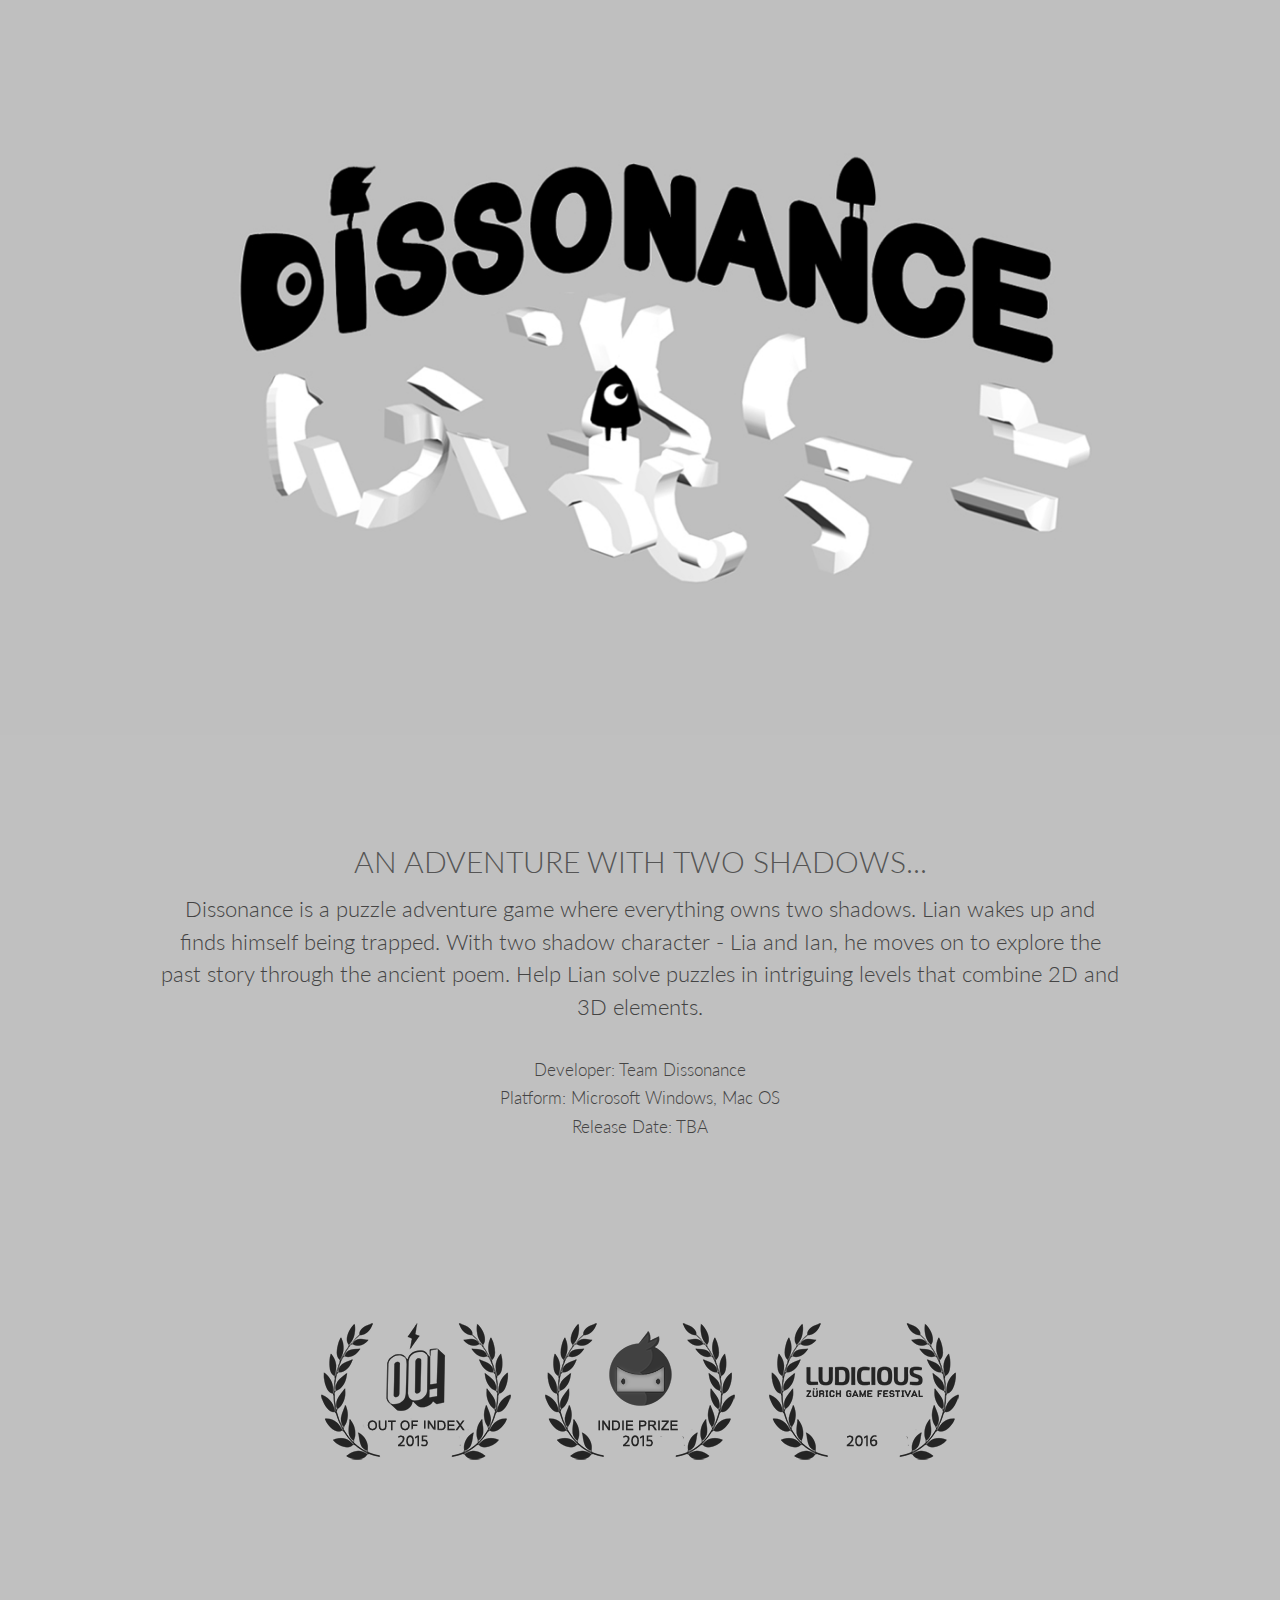
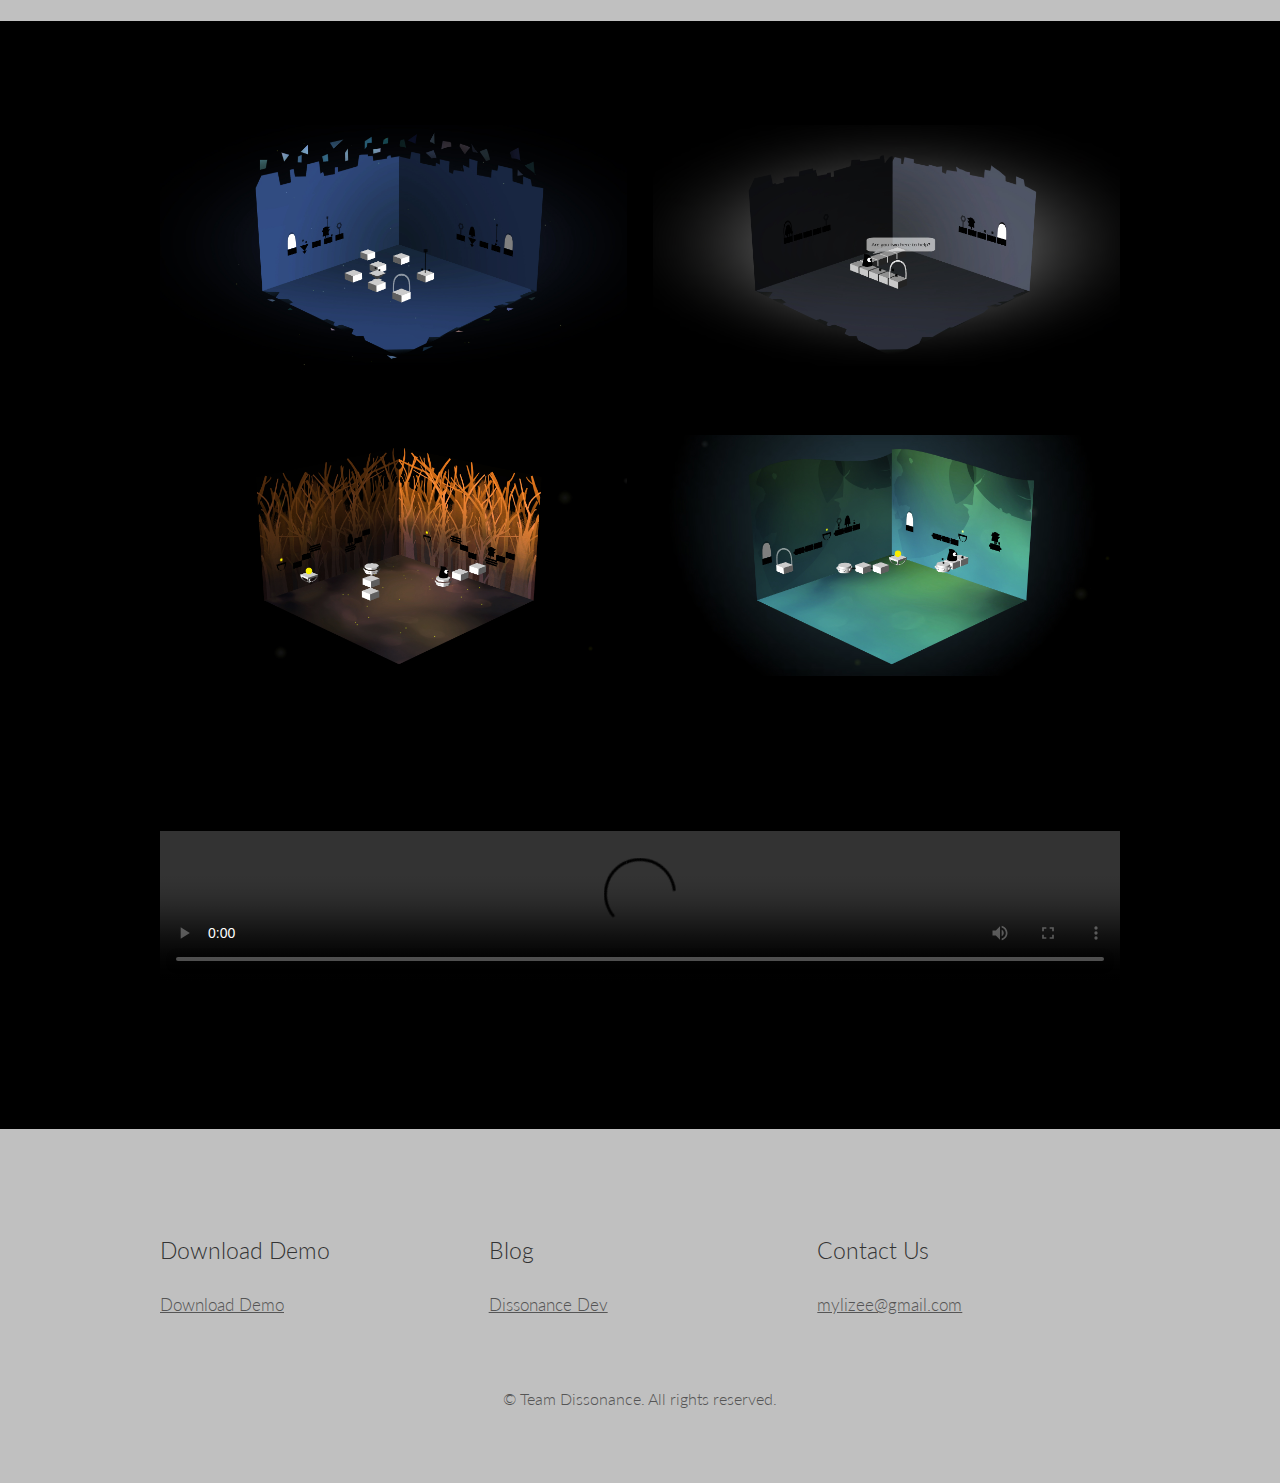
==== commit 2725beee: "Link to the awards" ====
--- a/index.html
+++ b/index.html
@@ -54,7 +54,10 @@
 
 							<p></br></br></br></br></p>
 
-						<p><img src="images/awardsooi.png" alt=""><img src="images/awardsip.png" alt=""><img src="images/awardsldc.png" alt=""></p>
+						<p>
+						<a href="http://www.outofindex.org/#!2015dissonance/c21y2"><img src="images/awardsooi.png" alt=""></a>
+						<a href="http://usa.indieprize.org/"><img src="images/awardsip.png" alt=""></a>
+						<a href="http://www.ludicious.ch/dissonance/"><img src="images/awardsldc.png" alt=""></a></p>
 					</header>
 				</div>
 			</section>
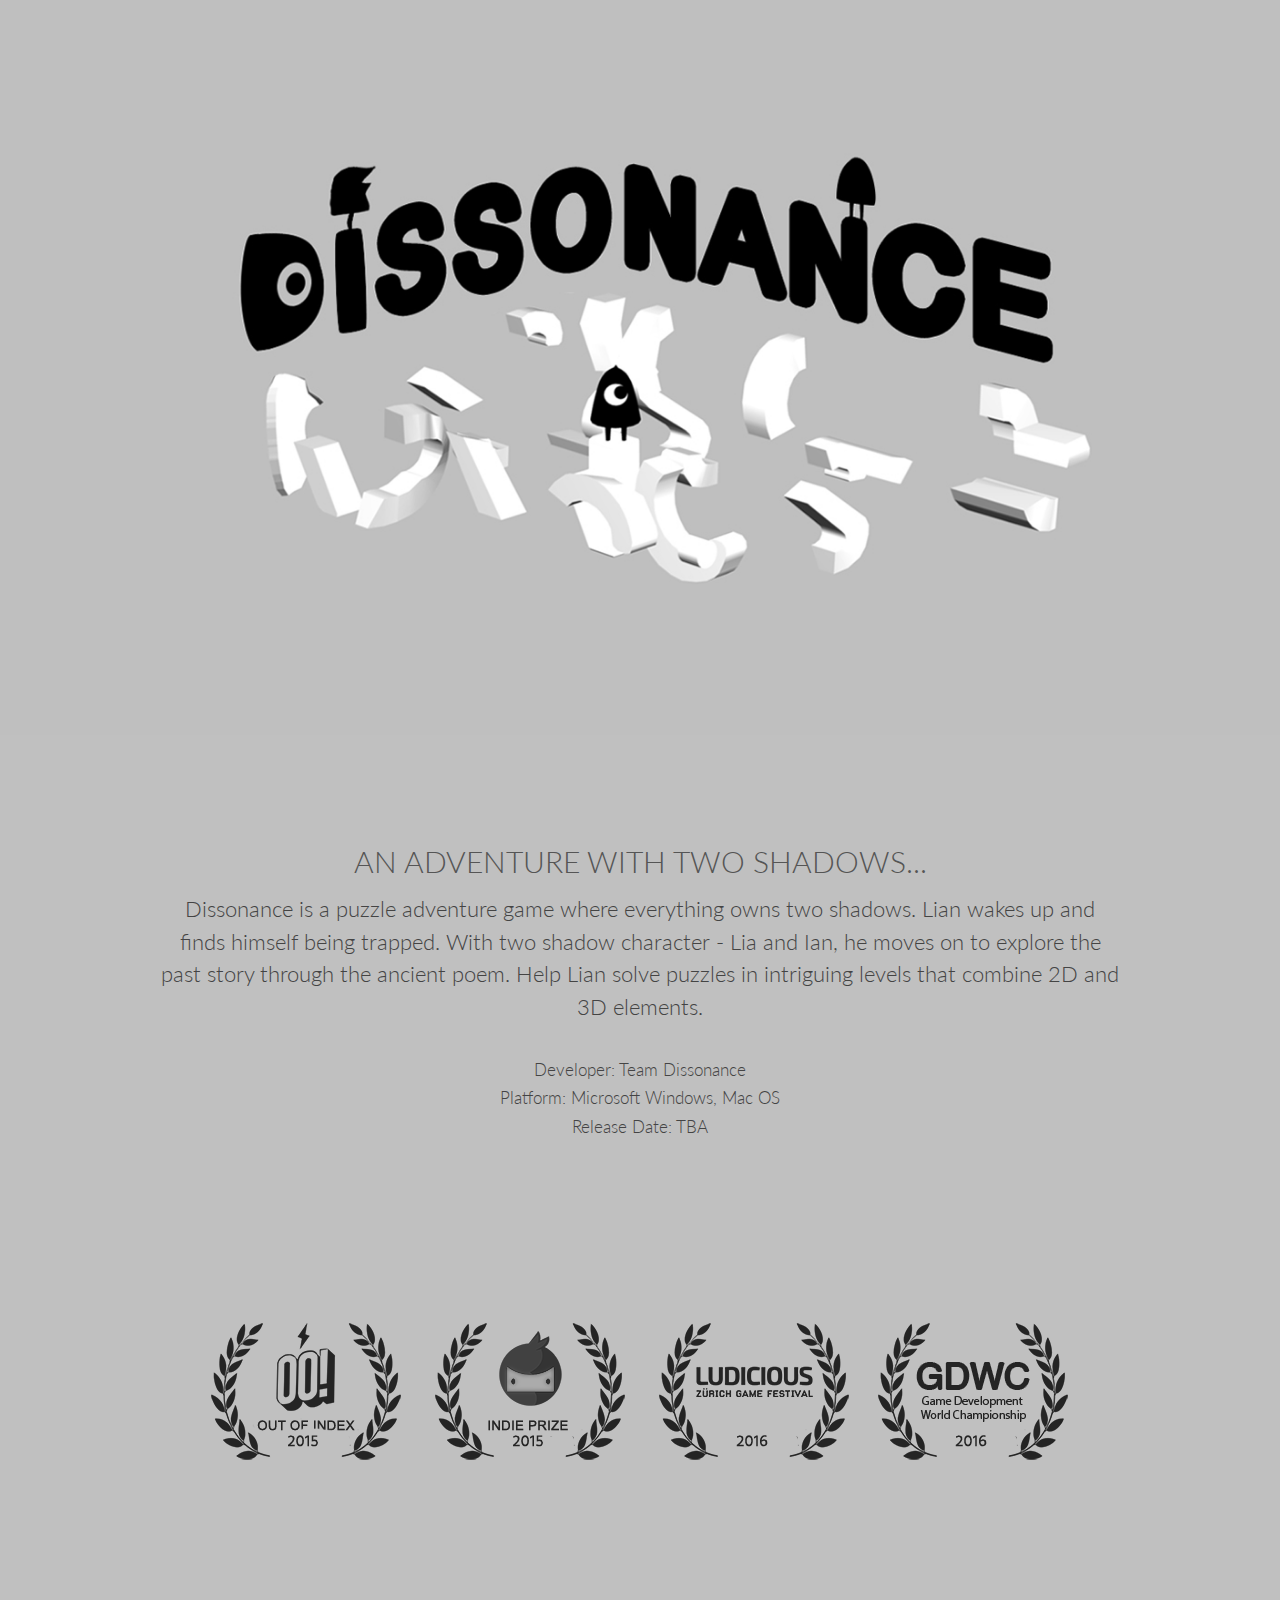
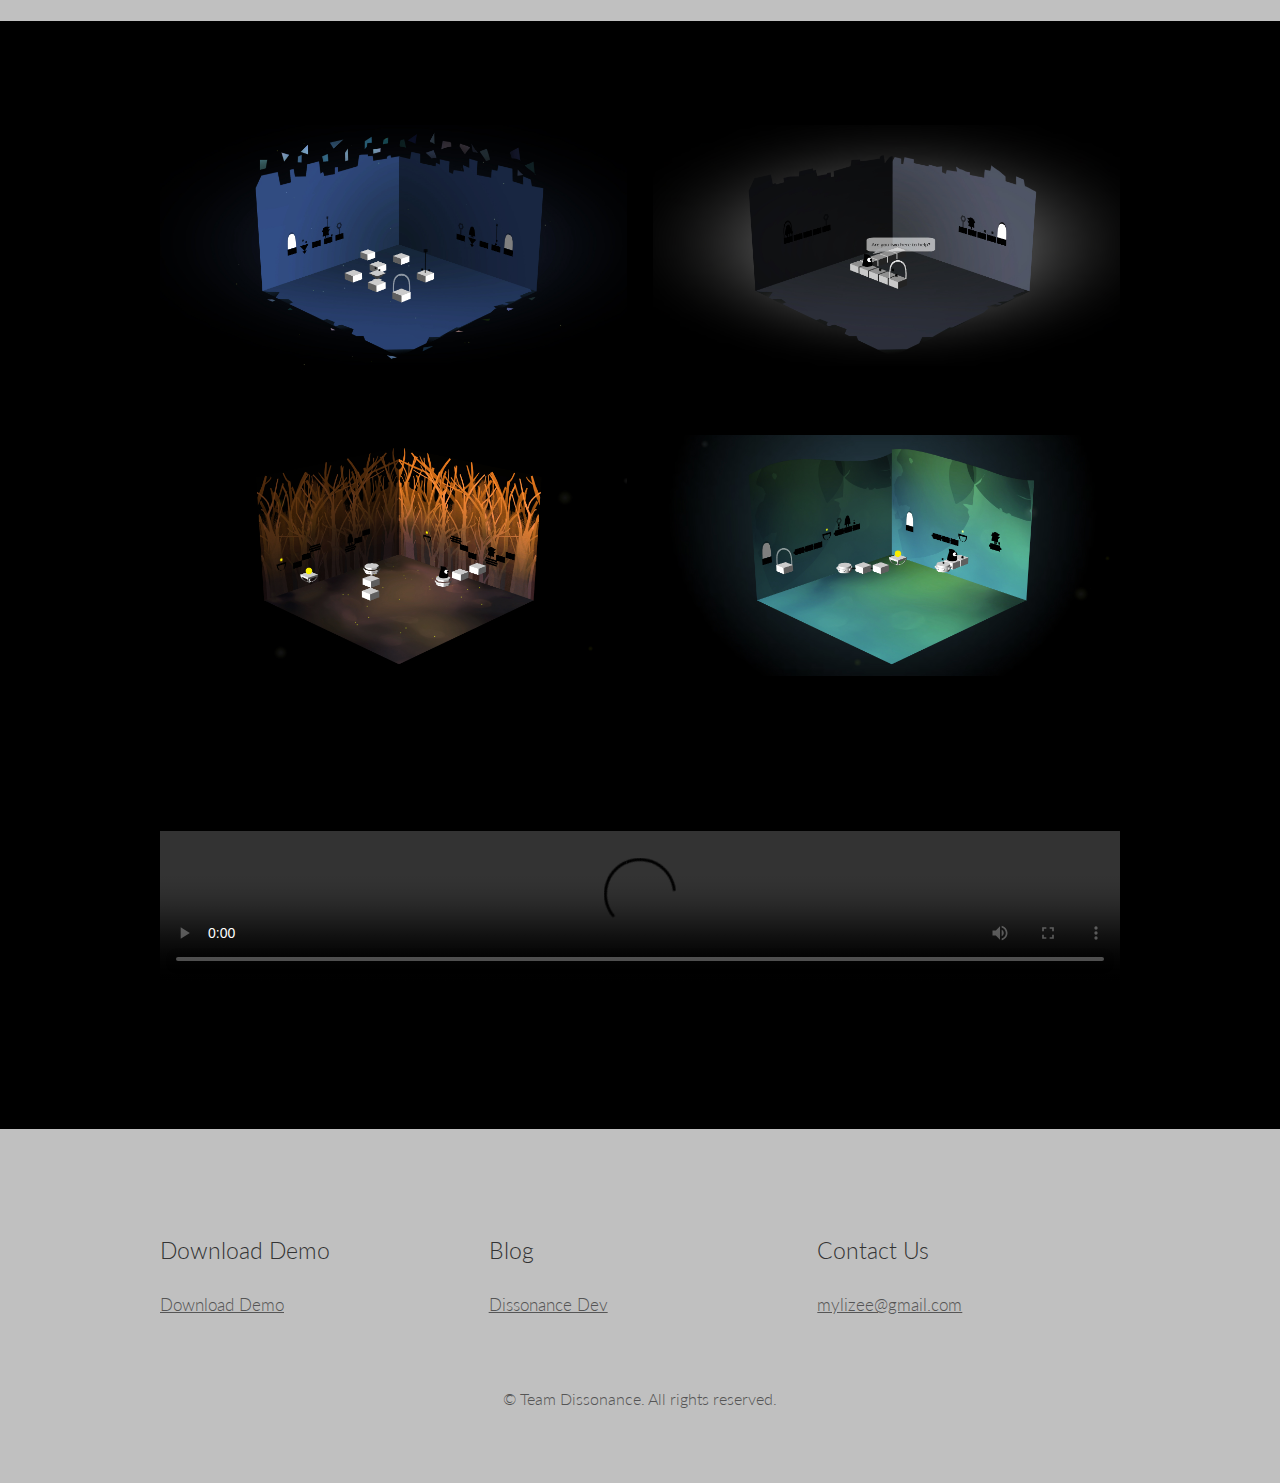
==== commit ddf15f2e: "Update award gdwc" ====
--- a/index.html
+++ b/index.html
@@ -57,7 +57,7 @@
 						<p>
 						<a href="http://www.outofindex.org/#!2015dissonance/c21y2"><img src="images/awardsooi.png" alt=""></a>
 						<a href="http://usa.indieprize.org/"><img src="images/awardsip.png" alt=""></a>
-						<a href="http://www.ludicious.ch/dissonance/"><img src="images/awardsldc.png" alt=""></a></p>
+						<a href="http://www.ludicious.ch/dissonance/"><img src="images/awardsldc.png" alt=""></a><img src="images/awardgdwc.png" alt=""></p>
 					</header>
 				</div>
 			</section>
